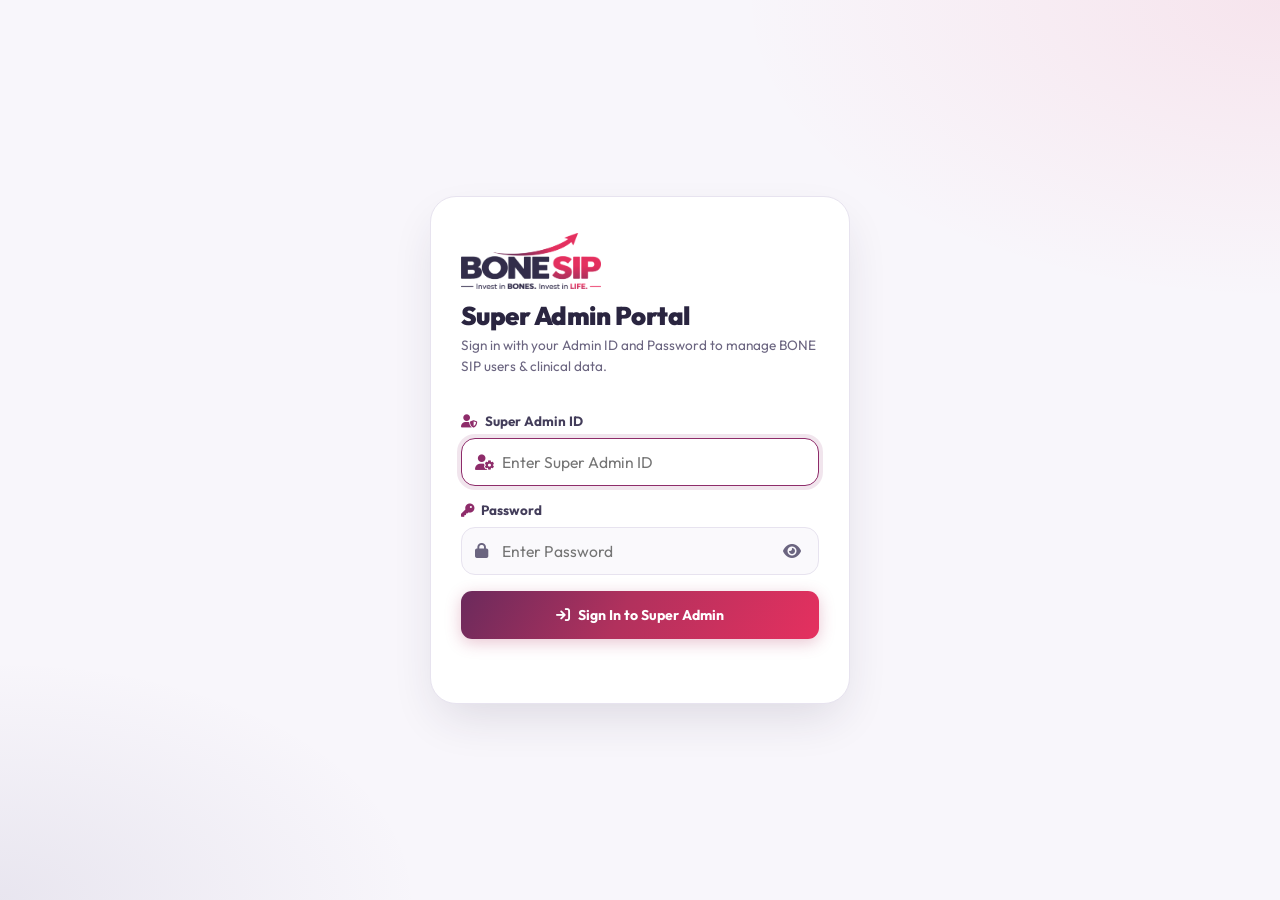
==== admin.html @ 3f061e5b "feat(admin): redesign admin portal to executive sidebar layout with Activity log in brand theme" ====
<!DOCTYPE html>
<html lang="en">
<head>
  <meta charset="UTF-8">
  <meta name="viewport" content="width=device-width, initial-scale=1.0">
  <meta name="robots" content="noindex, nofollow">
  <title>BONE SIP Admin</title>
  <link rel="icon" href="assets/icons3d/bone.webp">
  <link rel="preconnect" href="https://fonts.googleapis.com">
  <link rel="preconnect" href="https://fonts.gstatic.com" crossorigin>
  <link href="https://fonts.googleapis.com/css2?family=Outfit:wght@400;500;600;700;800;900&display=swap" rel="stylesheet">
  <link rel="stylesheet" href="https://cdnjs.cloudflare.com/ajax/libs/font-awesome/6.5.1/css/all.min.css">
  <link rel="stylesheet" href="css/style.css?v=3.2.4">
  <link rel="stylesheet" href="css/admin.css?v=1.0.1">
</head>
<body class="admin">
  <!-- Login: Admin ID + Password / PIN (or optional OTP) -->
  <main class="ad-login" id="adLogin" hidden>
    <div class="ad-login-card">
      <img src="assets/images/bonesip_logo_720.webp" alt="BONE SIP" class="ad-logo" width="720" height="289">
      <h1>Super Admin Portal</h1>
      <p class="ad-muted">Sign in with your Admin ID and Password to manage BONE SIP users & clinical data.</p>

      <!-- Primary ID & Password Login Form -->
      <form id="adLoginForm" autocomplete="on">
        <label for="adId"><i class="fa-solid fa-user-shield" style="color: var(--strengthen); margin-right: 4px;"></i> Super Admin ID</label>
        <div class="ad-input-group">
          <i class="fa-solid fa-user-gear input-icon"></i>
          <input id="adId" type="text" autocomplete="username" placeholder="Enter Super Admin ID" required>
        </div>

        <label for="adPassword"><i class="fa-solid fa-key" style="color: var(--strengthen); margin-right: 4px;"></i> Password</label>
        <div class="ad-input-group">
          <i class="fa-solid fa-lock input-icon"></i>
          <input id="adPassword" type="password" autocomplete="current-password" placeholder="Enter Password" required>
          <button type="button" class="ad-eye-btn" id="togglePassBtn" aria-label="Toggle password visibility">
            <i class="fa-solid fa-eye" id="togglePassIcon"></i>
          </button>
        </div>

        <button type="submit" class="ad-btn primary" id="adLoginSubmitBtn">
          <i class="fa-solid fa-arrow-right-to-bracket"></i> Sign In to Super Admin
        </button>
      </form>

      <p class="ad-error" id="adLoginError" role="alert"></p>
    </div>
  </main>

  <!-- Dashboard -->
  <div class="ad-app" id="adApp" hidden>
    <!-- Left Sidebar -->
    <aside class="ad-sidebar" id="adSidebar">
      <div class="ad-brand-row">
        <span class="ad-logo-text">BONE SIP</span>
        <span class="ad-tag">Admin</span>
      </div>

      <nav class="ad-nav" role="tablist">
        <button class="ad-nav-item" data-tab="overview" role="tab" aria-selected="false">
          <i class="fa-solid fa-chart-pie"></i>
          <span>Overview</span>
        </button>
        <button class="ad-nav-item active" data-tab="activity" role="tab" aria-selected="true">
          <i class="fa-solid fa-clock-rotate-left"></i>
          <span>Activity log</span>
        </button>
        <button class="ad-nav-item" data-tab="users" role="tab" aria-selected="false">
          <i class="fa-solid fa-users"></i>
          <span>Users</span>
        </button>
        <button class="ad-nav-item" data-tab="diets" role="tab" aria-selected="false">
          <i class="fa-solid fa-utensils"></i>
          <span>Diet plans</span>
        </button>
        <button class="ad-nav-item" data-tab="audits" role="tab" aria-selected="false">
          <i class="fa-solid fa-shield-halved"></i>
          <span>Audits</span>
        </button>
        <button class="ad-nav-item" data-tab="reminders" role="tab" aria-selected="false">
          <i class="fa-solid fa-bell"></i>
          <span>Reminders</span>
        </button>
        <button class="ad-nav-item" data-tab="settings" role="tab" aria-selected="false">
          <i class="fa-solid fa-gear"></i>
          <span>Settings</span>
        </button>
      </nav>

      <div class="ad-sidebar-footer">
        <div class="ad-sidebar-user">Signed in as Admin · Team Anronix</div>
        <button class="ad-sidebar-logout" id="adLogoutBtn"><i class="fa-solid fa-right-from-bracket"></i> <span>Log out</span></button>
      </div>
    </aside>

    <!-- Main Content Area -->
    <div class="ad-content-wrap">
      <!-- Mobile Bar -->
      <header class="ad-mobile-bar">
        <button class="ad-mobile-toggle" id="adMobileToggle" aria-label="Toggle navigation menu"><i class="fa-solid fa-bars"></i></button>
        <div class="ad-brand-row-sm">
          <span class="ad-logo-text">BONE SIP</span>
          <span class="ad-tag">Admin</span>
        </div>
      </header>

      <div class="ad-banner" id="adTestBanner" hidden>
        <i class="fa-solid fa-triangle-exclamation"></i>
        <span><b>Test login is on.</b> Anyone who knows a phone number can open that account with the test code. Turn off <code>OTP_TEST_MODE</code> once SMS is set up.</span>
      </div>

      <main class="ad-main">
        <!-- =============================================================
             TAB: Activity Log (Exact Layout from Image 1)
             ============================================================= -->
        <section id="adActivityTab">
          <div class="ad-page-header">
            <div>
              <h1 class="ad-page-title">Activity log</h1>
              <p class="ad-page-subtitle">Every action across Build, Protect, Strengthen and reminders.</p>
            </div>
            <div class="ad-page-actions">
              <span class="ad-sample-badge">Sample data · layout only</span>
              <a class="ad-btn-export" href="/api/admin/users.csv" id="adActivityCsvBtn"><i class="fa-solid fa-file-csv"></i> Export CSV</a>
            </div>
          </div>

          <!-- 5 Stat KPI Cards -->
          <div class="ad-kpi-row">
            <div class="ad-kpi-card">
              <span class="ad-kpi-label">Verified users</span>
              <b class="ad-kpi-value" id="adKpiVerified">1,248</b>
            </div>
            <div class="ad-kpi-card">
              <span class="ad-kpi-label">Diet plans generated</span>
              <b class="ad-kpi-value" id="adKpiDiets">1,102</b>
            </div>
            <div class="ad-kpi-card">
              <span class="ad-kpi-label">Exercises logged</span>
              <b class="ad-kpi-value" id="adKpiExercises">3,960</b>
            </div>
            <div class="ad-kpi-card">
              <span class="ad-kpi-label">Reminders sent</span>
              <b class="ad-kpi-value" id="adKpiReminders">2,415</b>
            </div>
            <div class="ad-kpi-card">
              <span class="ad-kpi-label">Journey completion</span>
              <b class="ad-kpi-value" id="adKpiCompletion">64%</b>
            </div>
          </div>

          <!-- Search & Filter Controls Bar -->
          <div class="ad-filter-bar">
            <div class="ad-search-box">
              <i class="fa-solid fa-magnifying-glass ad-search-icon"></i>
              <input type="search" id="adActivitySearch" placeholder="Mobile number or user ID" aria-label="Search activity">
            </div>
            <div class="ad-select-group">
              <div class="ad-select-wrap">
                <select id="adActivityDate" aria-label="Filter by date">
                  <option value="7d">Last 7 days</option>
                  <option value="today">Today</option>
                  <option value="30d">Last 30 days</option>
                  <option value="all">All time</option>
                </select>
                <i class="fa-solid fa-chevron-down ad-select-arrow"></i>
              </div>
              <div class="ad-select-wrap">
                <select id="adActivityModule" aria-label="Filter by module">
                  <option value="all">All modules</option>
                  <option value="Reminders · WhatsApp">Reminders · WhatsApp</option>
                  <option value="Reminders · Email">Reminders · Email</option>
                  <option value="Build · Bone Plate">Build · Bone Plate</option>
                  <option value="Build · Exercise">Build · Exercise</option>
                  <option value="Protect">Protect</option>
                  <option value="Strengthen">Strengthen</option>
                  <option value="Auth">Auth</option>
                </select>
                <i class="fa-solid fa-chevron-down ad-select-arrow"></i>
              </div>
              <div class="ad-select-wrap">
                <select id="adActivityStatus" aria-label="Filter by status">
                  <option value="all">All statuses</option>
                  <option value="Delivered">Delivered</option>
                  <option value="Success">Success</option>
                  <option value="Logged">Logged</option>
                  <option value="High">High</option>
                  <option value="Queued">Queued</option>
                  <option value="Retry">Retry</option>
                </select>
                <i class="fa-solid fa-chevron-down ad-select-arrow"></i>
              </div>
            </div>
          </div>

          <!-- Activity Table Card -->
          <div class="ad-table-card">
            <div class="ad-table-wrap">
              <table class="ad-activity-table">
                <thead>
                  <tr>
                    <th>Time</th>
                    <th>User</th>
                    <th>Event</th>
                    <th>Module</th>
                    <th>Status</th>
                  </tr>
                </thead>
                <tbody id="adActivityRows"></tbody>
              </table>
              <p class="ad-empty" id="adNoActivity" hidden>No activity matches your filters.</p>
            </div>
            <div class="ad-table-footer">
              <span id="adActivityCount">Showing 1–8 of 12,480 events</span>
              <div class="ad-pagination">
                <button class="ad-page-btn" id="adActivityPrev">Previous</button>
                <button class="ad-page-btn" id="adActivityNext">Next</button>
              </div>
            </div>
          </div>
        </section>

        <!-- =============================================================
             TAB: Overview (Analytics & 14-day Chart)
             ============================================================= -->
        <section id="adOverviewTab" hidden>
          <div class="ad-page-header">
            <div>
              <h1 class="ad-page-title">Overview</h1>
              <p class="ad-page-subtitle">Real-time health engagement & 14-day activity trends.</p>
            </div>
          </div>
          <div class="ad-kpis" id="adKpis"></div>
          <div class="ad-card">
            <div class="ad-card-head">
              <h2>Active users, last 14 days</h2>
              <span class="ad-muted">Users who ticked at least one meal or move</span>
            </div>
            <div class="ad-chart" id="adActiveChart"></div>
          </div>
        </section>

        <!-- =============================================================
             TAB: Users Directory
             ============================================================= -->
        <section id="adUsersTab" hidden>
          <div class="ad-page-header">
            <div>
              <h1 class="ad-page-title">Users</h1>
              <p class="ad-page-subtitle">Manage registered users, clinical profiles, adherence and streaks.</p>
            </div>
            <a class="ad-btn" href="/api/admin/users.csv" id="adCsvBtn"><i class="fa-solid fa-file-csv"></i> Export CSV</a>
          </div>
          <div class="ad-card">
            <div class="ad-filters">
              <input type="search" id="adSearch" placeholder="Search name or number" aria-label="Search users">
              <div class="ad-chips" role="group" aria-label="Filter users">
                <button class="ad-chip active" data-filter="all">All</button>
                <button class="ad-chip" data-filter="today">Active today</button>
                <button class="ad-chip" data-filter="inactive">Inactive 7+ days</button>
                <button class="ad-chip" data-filter="lowdiet">Diet under 50%</button>
              </div>
              <select id="adSort" aria-label="Sort users">
                <option value="recent">Newest first</option>
                <option value="active">Last active</option>
                <option value="diet">Diet follow-through</option>
                <option value="streak">Streak</option>
                <option value="name">Name</option>
              </select>
            </div>
            <div class="ad-table-wrap">
              <table class="ad-table">
                <thead>
                  <tr><th>User</th><th>Joined</th><th>Last active</th><th>Today</th><th>Streak</th><th>Diet · 7 days</th><th>Moves · 7 days</th><th>Diet · 30 days</th></tr>
                </thead>
                <tbody id="adUserRows"></tbody>
              </table>
              <p class="ad-empty" id="adNoUsers" hidden>No users match.</p>
            </div>
          </div>
        </section>

        <!-- =============================================================
             TAB: Diet Plans
             ============================================================= -->
        <section id="adDietsTab" hidden>
          <div class="ad-page-header">
            <div>
              <h1 class="ad-page-title">Diet plans</h1>
              <p class="ad-page-subtitle">AI & clinical nutrition generation logs across 5 Indian regional cuisines.</p>
            </div>
          </div>
          <div class="ad-card">
            <div class="ad-diet-grid" id="adDietPlansContent"></div>
          </div>
        </section>

        <!-- =============================================================
             TAB: Audits
             ============================================================= -->
        <section id="adAuditsTab" hidden>
          <div class="ad-page-header">
            <div>
              <h1 class="ad-page-title">Audits & Access log</h1>
              <p class="ad-page-subtitle">Every admin login, user view, CSV export and clinical audit.</p>
            </div>
          </div>
          <div class="ad-card" id="adAuditTab">
            <div class="ad-table-wrap">
              <table class="ad-table">
                <thead><tr><th>When</th><th>Action</th><th>User</th></tr></thead>
                <tbody id="adAuditRows"></tbody>
              </table>
            </div>
          </div>
        </section>

        <!-- =============================================================
             TAB: Reminders
             ============================================================= -->
        <section id="adRemindersTab" hidden>
          <div class="ad-page-header">
            <div>
              <h1 class="ad-page-title">Reminders</h1>
              <p class="ad-page-subtitle">Automated WhatsApp & Email notifications queue and delivery telemetry.</p>
            </div>
          </div>
          <div class="ad-card">
            <div class="ad-reminders-grid" id="adRemindersContent"></div>
          </div>
        </section>

        <!-- =============================================================
             TAB: Settings
             ============================================================= -->
        <section id="adSettingsTab" hidden>
          <div class="ad-page-header">
            <div>
              <h1 class="ad-page-title">Settings</h1>
              <p class="ad-page-subtitle">Authentication rules, OTP test mode, system configuration and security.</p>
            </div>
          </div>
          <div class="ad-card">
            <div class="ad-settings-box" id="adSettingsContent"></div>
          </div>
        </section>
      </main>
    </div>
  </div>

  <!-- User detail drawer -->
  <div class="ad-drawer-back" id="adDrawer" hidden>
    <aside class="ad-drawer" role="dialog" aria-labelledby="adDrawerTitle">
      <button class="ad-close" id="adDrawerClose" aria-label="Close"><i class="fa-solid fa-xmark"></i></button>
      <div id="adDrawerBody"></div>
    </aside>
  </div>

  <div class="ad-tooltip" id="adTooltip" role="tooltip" hidden></div>

  <script src="js/admin.js?v=1.1.0"></script>
</body>
</html>
---- css/style.css ----
/* ==========================================================================
   BONE SIP — Design System v3 (brand: "Invest in BONES. Invest in LIFE.")
   Palette derived from the logo: Navy #332D4B · Pink #E5305F · Berry #B1315D
   See DESIGN.md for the full token contract.
   ========================================================================== */

:root {
  /* ---- Brand primitives (from logo) ---- */
  --brand-navy: #332D4B;
  --brand-pink: #E5305F;
  --brand-berry: #B1315D;
  --brand-plum: #6B2A5C;
  --grad-brand: linear-gradient(120deg, #6B2A5C 0%, #B1315D 45%, #E5305F 100%);
  --grad-brand-soft: linear-gradient(135deg, #FDECF1 0%, #F3EEFA 100%);

  /* ---- Pillars ---- */
  --build: #D6265A;          /* AA on white (4.9:1) */
  --build-fill: #E5305F;     /* decorative / large text only */
  --build-bg: #FDECF1;
  --protect: #4A3F7A;
  --protect-bg: #EEEBF7;
  --strengthen: #8E2C6A;
  --strengthen-bg: #F7E8F1;

  /* ---- Semantic ---- */
  --success: #1E9E62;
  --warning: #D97706;
  --danger: #DC2626;

  /* ---- Surfaces ---- */
  --bg-primary: #F8F6FB;
  --bg-surface: #FFFFFF;
  --bg-surface-elevated: #EFECF5;
  --bg-card: #FFFFFF;
  --bg-card-hover: #FAF9FC;
  --bg-glass: rgba(248, 246, 251, 0.92);

  --border-subtle: #E7E3EF;
  --border-medium: #D6D0E3;
  --border-strong: #B4AECA;
  --border-focus: #D6265A;

  --text-primary: #2A2540;
  --text-secondary: #433D5A;
  --text-muted: #6B6580;
  --text-inverse: #FFFFFF;

  /* ---- Legacy aliases (kept so older rules resolve; green=Build, blue=Protect, gold=Strengthen) ---- */
  --accent-green: #D6265A;
  --accent-green-dark: #B1315D;
  --accent-green-light: #E5305F;
  --accent-green-bg: #FDECF1;
  --accent-green-border: #F8C8D5;

  --accent-blue: #4A3F7A;
  --accent-blue-dark: #332D4B;
  --accent-blue-light: #6A5DA8;
  --accent-blue-bg: #EEEBF7;
  --accent-blue-border: #D6D0EA;

  --accent-gold: #8E2C6A;
  --accent-gold-dark: #6E1F51;
  --accent-gold-bright: #F3B5CF;
  --accent-gold-bg: #F7E8F1;
  --accent-gold-border: #EBCBDD;

  --accent-pink: #D6265A;
  --accent-pink-light: #E5305F;
  --accent-pink-bg: #FDECF1;
  --accent-pink-border: #F8C8D5;

  --accent-yellow: #8E2C6A;
  --accent-yellow-light: #F3B5CF;
  --accent-yellow-bg: #F7E8F1;
  --accent-yellow-border: #EBCBDD;

  --grad-ink: linear-gradient(135deg, #2A2540 0%, #332D4B 100%);
  --grad-growth: var(--grad-brand);
  --grad-green: var(--grad-brand);
  --grad-vault: linear-gradient(135deg, #4A3F7A 0%, #332D4B 100%);
  --grad-blue: linear-gradient(135deg, #4A3F7A 0%, #332D4B 100%);
  --grad-returns: linear-gradient(135deg, #8E2C6A 0%, #6E1F51 100%);
  --grad-vitality: var(--grad-brand);
  --grad-spark: var(--grad-brand);
  --grad-hero: radial-gradient(circle at 50% 0%, rgba(229, 48, 95, 0.08) 0%, rgba(74, 63, 122, 0.05) 50%, #F8F6FB 90%);

  /* ---- Typography (Unified to Outfit throughout the entire application) ---- */
  --font-heading: 'Outfit', system-ui, -apple-system, sans-serif;
  --font-body: 'Outfit', system-ui, -apple-system, sans-serif;
  --font-mono: 'Outfit', ui-monospace, monospace;

  /* ---- Geometry & elevation ---- */
  --radius-sm: 8px;
  --radius-md: 14px;
  --radius-lg: 20px;
  --radius-xl: 28px;
  --radius-full: 9999px;

  --shadow-sm: 0 1px 3px rgba(42, 37, 64, 0.06);
  --shadow-md: 0 6px 20px -4px rgba(42, 37, 64, 0.10), 0 2px 6px -1px rgba(42, 37, 64, 0.04);
  --shadow-lg: 0 14px 36px -6px rgba(42, 37, 64, 0.14), 0 4px 12px -2px rgba(42, 37, 64, 0.05);
  --shadow-float: 0 20px 48px -8px rgba(42, 37, 64, 0.18);
  --shadow-brand: 0 10px 24px -8px rgba(229, 48, 95, 0.45);

  --transition-fast: 0.15s cubic-bezier(0.4, 0, 0.2, 1);
  --transition-normal: 0.25s cubic-bezier(0.4, 0, 0.2, 1);
  --transition-bounce: 0.4s cubic-bezier(0.34, 1.56, 0.64, 1);

  --header-height: 64px;
  --max-width-app: 680px;
}

/* Base Reset */
*, *::before, *::after {
  box-sizing: border-box;
  margin: 0;
  padding: 0;
  -webkit-tap-highlight-color: transparent;
}

html, body {
  width: 100%;
  min-height: 100%;
  background-color: var(--bg-primary);
  color: var(--text-primary);
  font-family: var(--font-body);
  font-size: 16px;
  line-height: 1.55;
  -webkit-font-smoothing: antialiased;
  -moz-osx-font-smoothing: grayscale;
  overflow-x: hidden;
  touch-action: pan-x pan-y;
  -webkit-text-size-adjust: 100%;
  text-size-adjust: 100%;
}

button, input, select, textarea, optgroup {
  font-family: inherit;
}

/* ==========================================================================
   MODULE 1: FULLSCREEN ANIMATED SPLASH & GUIDED ONBOARDING CAROUSEL
   ========================================================================== */

/* ==========================================================================
   MODULE 1: FULLSCREEN SPLASH SCREEN (MATCHING IMAGE 1)
   ========================================================================== */

.splash-green-fullscreen {
  position: fixed;
  inset: 0;
  z-index: 99999;
  background-color: #B1315D;
  background-image: radial-gradient(circle at 50% 30%, rgba(243, 181, 207, 0.08) 0%, transparent 70%);
  display: flex;
  flex-direction: column;
  align-items: center;
  justify-content: center;
  padding: 24px;
  overflow-y: auto;
  transition: transform 0.6s cubic-bezier(0.85, 0, 0.15, 1), opacity 0.5s ease;
}

.splash-green-fullscreen.dismissed {
  transform: translateY(-100%);
  opacity: 0;
  pointer-events: none;
}

.splash-green-content {
  display: flex;
  flex-direction: column;
  align-items: center;
  text-align: center;
  width: 100%;
  max-width: 420px;
  margin: auto;
  animation: splashContentEntrance 0.7s cubic-bezier(0.16, 1, 0.3, 1) forwards;
}

@keyframes splashContentEntrance {
  0% { opacity: 0; transform: translateY(30px) scale(0.95); }
  100% { opacity: 1; transform: translateY(0) scale(1); }
}

.splash-gold-logo-box {
  width: 150px;
  height: 90px;
  display: flex;
  align-items: center;
  justify-content: center;
  margin-bottom: 24px;
}

.splash-combined-logo-svg {
  width: 100%;
  height: 100%;
  overflow: visible;
  filter: drop-shadow(0 4px 16px rgba(0, 0, 0, 0.25));
}

.splash-main-title {
  font-family: var(--font-heading);
  font-size: 3.2rem;
  font-weight: 800;
  letter-spacing: 0.5px;
  color: #FFFFFF;
  line-height: 1;
  margin: 0;
}

.splash-main-subtitle {
  font-size: 0.82rem;
  font-weight: 800;
  color: #F3B5CF;
  letter-spacing: 2px;
  text-transform: uppercase;
  margin-top: 8px;
}

.splash-tagline-text {
  font-family: var(--font-heading);
  font-size: 1.6rem;
  color: #FFFFFF;
  line-height: 1.35;
  margin: 44px 0 28px 0;
}

.splash-tagline-text em {
  font-style: italic;
}

.splash-tap-begin-btn {
  background: transparent;
  border: 1.5px solid #F3B5CF;
  color: #FFFFFF;
  border-radius: var(--radius-full);
  padding: 14px 44px;
  font-size: 1.05rem;
  font-weight: 700;
  cursor: pointer;
  transition: all 0.25s ease;
  outline: none;
}

.splash-tap-begin-btn:hover {
  background: rgba(243, 181, 207, 0.15);
  transform: translateY(-2px);
  box-shadow: 0 6px 20px rgba(0, 0, 0, 0.2);
}

.splash-event-footer {
  font-size: 0.82rem;
  font-weight: 500;
  color: #F08AA6;
  margin-top: 36px;
}

/* Responsive Desktop Splash Layout */
@media (min-width: 768px) {
  .splash-green-fullscreen {
    background: radial-gradient(circle at center, #0F5344 0%, #B1315D 60%, #062E25 100%);
  }

  .splash-green-content {
    max-width: 640px;
    padding: 56px 40px;
  }

  .splash-gold-logo-box {
    width: 170px;
    height: 100px;
    margin-bottom: 32px;
  }

  .splash-main-title {
    font-size: 4.4rem;
  }

  .splash-main-subtitle {
    font-size: 1.05rem;
    letter-spacing: 4px;
    margin-top: 12px;
  }

  .splash-tagline-text {
    font-size: 2.2rem;
    line-height: 1.4;
    margin: 36px 0 38px 0;
  }

  .splash-tap-begin-btn {
    padding: 16px 56px;
    font-size: 1.18rem;
    min-width: 240px;
  }
}

/* ==========================================================================
   MODULE 1B: 3-SCREEN ONBOARDING TOUR (MATCHING IMAGES 2, 3, 4)
   ========================================================================== */

.onboarding-tour-overlay {
  position: fixed;
  inset: 0;
  z-index: 99998;
  background-color: #F8F6FB;
  display: flex;
  flex-direction: column;
  align-items: center;
  justify-content: center;
  padding: 16px;
  overflow-y: auto;
  transition: transform 0.6s cubic-bezier(0.85, 0, 0.15, 1), opacity 0.5s ease;
}

.onboarding-tour-overlay.dismissed {
  transform: translateY(-100%);
  opacity: 0;
  pointer-events: none;
}

.onboarding-tour-container {
  width: 100%;
  max-width: 440px;
  min-height: 90vh;
  display: flex;
  flex-direction: column;
  justify-content: space-between;
  padding: 16px 8px 24px 8px;
  box-sizing: border-box;
}

.onboarding-top-bar {
  display: flex;
  justify-content: space-between;
  align-items: center;
  margin-bottom: 12px;
}

.onboarding-top-brand {
  font-size: 0.88rem;
  font-weight: 800;
  letter-spacing: 1px;
  color: var(--accent-green);
}

.onboarding-skip-btn {
  background: transparent;
  border: none;
  font-size: 0.95rem;
  font-weight: 700;
  color: var(--accent-green);
  cursor: pointer;
  padding: 4px 8px;
}

.onboarding-carousel-stage {
  flex: 1;
  display: flex;
  flex-direction: column;
  justify-content: center;
  margin: 10px 0;
}

.onboard-slide-card {
  display: none;
  animation: fadeIn 0.35s ease forwards;
  text-align: left;
}

.onboard-slide-card.active {
  display: block;
}

.onboard-card-art {
  width: 100%;
  height: 270px;
  border-radius: 28px;
  display: flex;
  align-items: center;
  justify-content: center;
  margin-bottom: 24px;
  box-shadow: 0 4px 16px rgba(0, 0, 0, 0.03);
}

.onboard-card-art.green {
  background: #FDECF1;
}

.onboard-card-art.blue {
  background: #EEEBF7;
}

.onboard-card-art.gold {
  background: #F7E8F1;
}

.onboard-bone-svg,
.onboard-combined-svg {
  width: 140px;
  height: 82px;
  filter: drop-shadow(0 4px 14px rgba(0, 0, 0, 0.08));
}

.onboard-eyebrow {
  font-size: 0.78rem;
  font-weight: 800;
  letter-spacing: 1.4px;
  text-transform: uppercase;
  color: var(--text-secondary);
  margin-bottom: 8px;
}

.onboard-heading {
  font-family: var(--font-heading);
  font-size: 1.95rem;
  font-weight: 800;
  color: var(--text-primary);
  line-height: 1.2;
  margin: 0 0 12px 0;
}

.onboard-desc {
  font-size: 0.96rem;
  color: var(--text-secondary);
  line-height: 1.55;
  margin: 0;
}

.onboarding-bottom-bar {
  display: flex;
  justify-content: space-between;
  align-items: center;
  padding-top: 16px;
}

.onboarding-dots-indicator {
  display: flex;
  gap: 6px;
  align-items: center;
}

.onboard-dot {
  width: 8px;
  height: 8px;
  border-radius: 4px;
  background: #D6D0E3;
  transition: all 0.3s cubic-bezier(0.16, 1, 0.3, 1);
  cursor: pointer;
}

.onboard-dot.active {
  width: 28px;
  border-radius: 6px;
}

.onboard-dot.active.green {
  background: #D6265A;
}

.onboard-dot.active.blue {
  background: #4A3F7A;
}

.onboard-dot.active.gold {
  background: #8E2C6A;
}

.onboarding-action-btn {
  background: #D6265A;
  color: #FFFFFF;
  border: none;
  border-radius: var(--radius-full);
  padding: 12px 34px;
  font-size: 1rem;
  font-weight: 800;
  cursor: pointer;
  transition: all 0.2s ease;
}

.onboarding-action-btn:hover {
  background: #B1315D;
  transform: translateY(-1px);
  box-shadow: 0 6px 16px rgba(214, 38, 90, 0.25);
}

/* Responsive Desktop Onboarding Tour Layout */
@media (min-width: 768px) {
  .onboarding-tour-overlay {
    padding: 32px 24px;
  }

  .onboarding-tour-container {
    max-width: 760px;
    min-height: auto;
    background: #FFFFFF;
    border: 1.5px solid #E7E3EF;
    border-radius: 32px;
    box-shadow: 0 24px 64px rgba(42, 37, 64, 0.08);
    padding: 36px 44px 32px 44px;
    margin: auto;
  }

  .onboard-card-art {
    height: 300px;
    border-radius: 24px;
    margin-bottom: 28px;
  }

  .onboard-heading {
    font-size: 2.35rem;
    line-height: 1.18;
    margin: 0 0 14px 0;
  }

  .onboard-desc {
    font-size: 1.1rem;
    line-height: 1.6;
    max-width: 620px;
  }

  .onboarding-bottom-bar {
    padding-top: 24px;
  }

  .onboarding-action-btn {
    padding: 14px 44px;
    font-size: 1.05rem;
  }
}

/* Carousel Indicators & Controls */
.carousel-controls-row {
  display: flex;
  align-items: center;
  justify-content: space-between;
  width: 100%;
  margin-top: 14px;
}

.carousel-dots {
  display: flex;
  gap: 6px;
  align-items: center;
}

.carousel-dot {
  width: 8px;
  height: 8px;
  border-radius: 50%;
  background: var(--border-medium);
  cursor: pointer;
  transition: all var(--transition-fast);
}

.carousel-dot.active {
  width: 22px;
  border-radius: var(--radius-full);
  background: var(--accent-green);
}

/* ==========================================================================
   PORTAL GATING & LOCKED ASSESSMENT MODE (Login required to unlock full portal)
   ========================================================================== */
body.portal-locked .desktop-nav-links,
body.portal-locked .journey-stepper-wrap,
body.portal-locked .mobile-bottom-nav {
  display: none !important;
}

body.portal-locked .app-header {
  border-bottom: 1px solid var(--border-subtle);
}

body.portal-locked main.app-container {
  padding-bottom: 40px;
}

/* ==========================================================================
   APP HEADER & NAVIGATION
   ========================================================================== */

.app-header {
  position: sticky;
  top: 0;
  z-index: 100;
  height: var(--header-height);
  background: var(--bg-glass);
  backdrop-filter: blur(16px);
  -webkit-backdrop-filter: blur(16px);
  border-bottom: 1px solid var(--border-subtle);
}

.app-container {
  width: 100%;
  max-width: var(--max-width-app);
  margin: 0 auto;
  padding: 0 20px;
}

.header-inner {
  height: 100%;
  display: flex;
  align-items: center;
  justify-content: space-between;
  gap: 16px;
}

.brand-logo {
  display: flex;
  align-items: center;
  gap: 10px;
  cursor: pointer;
  text-decoration: none;
  flex-shrink: 0;
  min-width: 0;
}

.brand-icon-box {
  width: 40px;
  height: 40px;
  border-radius: 12px;
  background: var(--accent-green);
  color: #FFFFFF;
  display: flex;
  align-items: center;
  justify-content: center;
  font-size: 18px;
  box-shadow: var(--shadow-sm);
  flex-shrink: 0;
}

.brand-titles {
  display: flex;
  flex-direction: column;
  justify-content: center;
  min-width: 0;
  overflow: hidden;
}

.brand-name {
  font-family: var(--font-heading);
  font-size: 1.35rem;
  font-weight: 700;
  letter-spacing: -0.4px;
  color: var(--text-primary);
  line-height: 1.1;
  white-space: nowrap;
}

.brand-sub {
  font-size: 0.72rem;
  color: var(--text-secondary);
  font-weight: 600;
  white-space: nowrap;
  overflow: hidden;
  text-overflow: ellipsis;
  max-width: 200px;
  line-height: 1.2;
}

.desktop-nav-links {
  display: none;
  align-items: center;
  gap: 6px;
  flex-wrap: nowrap;
  overflow-x: auto;
  scrollbar-width: none;
  -webkit-overflow-scrolling: touch;
}

.desktop-nav-links::-webkit-scrollbar {
  display: none;
}

@media (min-width: 900px) {
  .desktop-nav-links {
    display: flex;
  }
}

.desktop-nav-btn {
  background: transparent;
  border: none;
  color: var(--text-secondary);
  padding: 0 14px;
  font-size: 0.84rem;
  font-weight: 700;
  font-family: var(--font-body);
  border-radius: var(--radius-full);
  cursor: pointer;
  transition: all var(--transition-fast);
  display: inline-flex;
  align-items: center;
  justify-content: center;
  gap: 6px;
  white-space: nowrap !important;
  min-width: max-content;
  flex-shrink: 0;
  height: 36px;
  line-height: 1;
  box-sizing: border-box;
}

.desktop-nav-btn:hover {
  color: var(--text-primary);
  background: var(--bg-surface-elevated);
}

.desktop-nav-btn.active {
  color: #FFFFFF;
  background: var(--accent-green);
  box-shadow: 0 2px 8px rgba(214, 38, 90, 0.25);
}

@media (min-width: 900px) and (max-width: 1240px) {
  .desktop-nav-btn {
    padding: 0 10px;
    font-size: 0.78rem;
    gap: 4px;
    height: 32px;
  }
  .brand-titles {
    display: none;
  }
}

.header-actions {
  display: flex;
  align-items: center;
  gap: 8px;
  flex-shrink: 0;
}

.icon-btn {
  width: 36px;
  height: 36px;
  border-radius: 50%;
  border: 1px solid var(--border-subtle);
  background: #FFFFFF;
  color: var(--text-secondary);
  display: flex;
  align-items: center;
  justify-content: center;
  cursor: pointer;
  transition: all var(--transition-fast);
  flex-shrink: 0;
}

.user-profile-pill {
  display: inline-flex;
  align-items: center;
  gap: 6px;
  padding: 6px 12px;
  border-radius: var(--radius-full);
  background: var(--bg-surface-elevated);
  border: 1px solid var(--border-subtle);
  font-size: 0.8rem;
  font-weight: 800;
  color: var(--accent-blue);
  white-space: nowrap;
  max-width: 150px;
  overflow: hidden;
  text-overflow: ellipsis;
  line-height: 1;
}

.icon-btn:hover {
  background: var(--bg-surface-elevated);
  color: var(--text-primary);
  border-color: var(--border-medium);
}

/* ==========================================================================
   MODULE 4: SEQUENTIAL TAB SHELL (JOURNEY STEPPER & GATED PROGRESS)
   ========================================================================== */

.journey-stepper-wrap {
  background: #FFFFFF;
  border-bottom: 1px solid var(--border-subtle);
  padding: 10px 0;
  overflow-x: auto;
  -webkit-overflow-scrolling: touch;
  scrollbar-width: none;
}

.journey-stepper-wrap::-webkit-scrollbar {
  display: none;
}

.journey-stepper-inner {
  display: flex;
  align-items: center;
  gap: 8px;
  width: max-content;
  padding: 0 4px;
}

.milestone-node {
  display: inline-flex;
  align-items: center;
  gap: 8px;
  padding: 0 14px;
  height: 34px;
  box-sizing: border-box;
  border-radius: var(--radius-full);
  background: var(--bg-surface-elevated);
  border: 1px solid var(--border-subtle);
  font-size: 0.8rem;
  font-weight: 700;
  color: var(--text-secondary);
  cursor: pointer;
  white-space: nowrap;
  flex-shrink: 0;
  transition: all var(--transition-fast);
  line-height: 1;
}

.milestone-node.completed {
  background: var(--accent-green-bg);
  color: var(--accent-green);
  border-color: var(--accent-green-border);
}

.milestone-node.active {
  background: var(--accent-green);
  color: #FFFFFF;
  border-color: var(--accent-green);
  box-shadow: 0 2px 8px rgba(214, 38, 90, 0.25);
}

.milestone-node i {
  font-size: 0.85rem;
}

/* ==========================================================================
   THEME STATEMENT HERO BANNER (Warm, Assured, Investment-Grade Wellness)
   ========================================================================== */

.hero-header-grid {
  display: grid;
  grid-template-columns: 1fr;
  gap: 24px;
  align-items: center;
  margin-bottom: 28px;
  text-align: left;
}

@media (min-width: 900px) {
  .hero-header-grid {
    grid-template-columns: 1.2fr 0.8fr;
  }
}

.theme-statement-card {
  background: #D6265A;
  color: #FFFFFF;
  border-radius: var(--radius-lg);
  padding: 24px 28px;
  display: flex;
  flex-direction: column;
  gap: 10px;
  box-shadow: var(--shadow-md);
  text-align: left;
  border: 1px solid rgba(214, 38, 90, 0.4);
}

.theme-statement-eyebrow {
  font-size: 0.76rem;
  font-weight: 800;
  letter-spacing: 0.14em;
  color: #F3B5CF;
  text-transform: uppercase;
}

.theme-statement-title {
  font-family: var(--font-heading);
  font-size: clamp(1.35rem, 3vw, 1.85rem);
  line-height: 1.2;
  font-weight: 600;
  color: #FFFFFF;
}

.theme-statement-desc {
  font-size: 0.9rem;
  line-height: 1.5;
  color: #F8D5DF;
}

/* ==========================================================================
   BUTTONS & BADGES
   ========================================================================== */

.btn {
  display: inline-flex;
  align-items: center;
  justify-content: center;
  gap: 8px;
  font-family: var(--font-body);
  font-weight: 700;
  border-radius: var(--radius-full);
  cursor: pointer;
  transition: all var(--transition-normal);
  text-decoration: none;
  padding: 10px 22px;
  font-size: 0.92rem;
  border: none;
}

.btn-primary {
  background: var(--accent-green);
  color: #FFFFFF;
  border: 1px solid var(--accent-green-dark);
}

.btn-primary:hover {
  background: var(--accent-green-dark);
  box-shadow: 0 6px 20px rgba(214, 38, 90, 0.3);
  transform: translateY(-1px);
}

.btn-blue {
  background: var(--accent-blue);
  color: #FFFFFF;
  border: 1px solid var(--accent-blue-border);
}

.btn-blue:hover {
  background: var(--accent-blue-dark);
  box-shadow: 0 6px 20px rgba(74, 63, 122, 0.3);
  transform: translateY(-1px);
}

.btn-vitality, .btn-pink, .btn-gold {
  background: var(--accent-gold);
  color: #FFFFFF;
  border: 1px solid var(--accent-gold-border);
}

.btn-vitality:hover, .btn-pink:hover, .btn-gold:hover {
  background: var(--accent-gold-dark);
  box-shadow: 0 6px 20px rgba(142, 44, 106, 0.3);
  transform: translateY(-1px);
}

.btn-outline {
  background: #FFFFFF;
  color: var(--text-primary);
  border: 1px solid var(--border-subtle);
}

.btn-outline:hover {
  background: var(--bg-surface-elevated);
  border-color: var(--text-primary);
}

.btn-secondary {
  background: var(--bg-surface-elevated);
  color: var(--text-primary);
  border: 1px solid var(--border-subtle);
}

.btn-secondary:hover {
  background: var(--border-subtle);
}

.btn-sm {
  padding: 6px 14px;
  font-size: 0.8rem;
}

.btn-lg {
  padding: 14px 28px;
  font-size: 1.05rem;
}

.badge {
  display: inline-flex;
  align-items: center;
  gap: 6px;
  padding: 4px 10px;
  border-radius: var(--radius-full);
  font-size: 0.72rem;
  font-weight: 800;
  text-transform: uppercase;
  letter-spacing: 0.4px;
}

.badge-blue {
  background: var(--accent-blue-bg);
  color: var(--accent-blue);
  border: 1px solid var(--accent-blue-border);
}

.badge-pink, .badge-green, .badge-primary {
  background: var(--accent-green-bg);
  color: var(--accent-green);
  border: 1px solid var(--accent-green-border);
}

.badge-yellow, .badge-gold {
  background: var(--accent-gold-bg);
  color: var(--accent-gold);
  border: 1px solid var(--accent-gold-border);
}

/* ==========================================================================
   CARDS & CONTAINERS
   ========================================================================== */

.glass-card {
  background: var(--bg-card);
  border: 1px solid var(--border-subtle);
  border-radius: var(--radius-lg);
  padding: 24px;
  box-shadow: var(--shadow-md);
  transition: all var(--transition-normal);
  position: relative;
}

.glass-card:hover {
  box-shadow: var(--shadow-lg);
  border-color: var(--border-medium);
}

.glass-card.highlight-blue {
  border-color: var(--accent-blue-border);
  background: linear-gradient(180deg, #FFFFFF 0%, #EEEBF7 100%);
}

.glass-card.highlight-pink, .glass-card.highlight-green {
  border-color: var(--accent-green-border);
  background: linear-gradient(180deg, #FFFFFF 0%, #FDF0F4 100%);
}

.view-section {
  display: none;
  animation: fadeIn 0.3s ease forwards;
  padding: 24px 0 48px 0;
}

.view-section.active {
  display: block;
}

@keyframes fadeIn {
  from { opacity: 0; transform: translateY(8px); }
  to { opacity: 1; transform: translateY(0); }
}

/* ==========================================================================
   MODULE 2 & 3: GOAL SELECTION & NARRATIVE
   ========================================================================== */

.flash-hero {
  text-align: center;
  padding: 16px 0 24px 0;
}

.flash-title {
  font-family: var(--font-heading);
  font-size: clamp(2.4rem, 6vw, 3.8rem);
  font-weight: 700;
  line-height: 1.1;
  margin-bottom: 16px;
  letter-spacing: -0.8px;
  color: var(--text-primary);
}

.flash-title .text-gradient-blue { color: var(--accent-green); }
.flash-title .text-gradient-pink { color: var(--accent-gold); }

.flash-subtitle {
  font-size: clamp(1rem, 2.2vw, 1.18rem);
  color: var(--text-secondary);
  max-width: 720px;
  margin: 0 auto 28px auto;
  line-height: 1.6;
}

/* Multi-select Life Assets Grid */
.asset-box-grid {
  display: grid;
  grid-template-columns: repeat(2, 1fr);
  gap: 10px;
  margin: 18px 0 24px 0;
}

@media (min-width: 768px) {
  .asset-box-grid {
    grid-template-columns: repeat(3, 1fr);
    gap: 14px;
  }
}

.asset-box {
  background: #FFFFFF;
  border: 1.5px solid var(--border-subtle);
  border-radius: var(--radius-md);
  padding: 14px 12px;
  display: flex;
  flex-direction: column;
  align-items: flex-start;
  gap: 10px;
  cursor: pointer;
  transition: all var(--transition-normal);
  text-align: left;
  min-width: 0;
  width: 100%;
  box-sizing: border-box;
}

@media (min-width: 640px) {
  .asset-box {
    flex-direction: row;
    align-items: flex-start;
    padding: 16px;
    gap: 12px;
  }
}

.asset-box:hover {
  border-color: var(--accent-green);
  background: var(--bg-card-hover);
  transform: translateY(-2px);
}

.asset-box.selected {
  border-color: var(--accent-green);
  background: var(--accent-green-bg);
  box-shadow: 0 4px 14px rgba(214, 38, 90, 0.15);
}

.asset-icon-circle {
  width: 36px;
  height: 36px;
  border-radius: 10px;
  background: var(--bg-surface-elevated);
  display: flex;
  align-items: center;
  justify-content: center;
  font-size: 1.05rem;
  color: var(--text-secondary);
  flex-shrink: 0;
}

.asset-box.selected .asset-icon-circle {
  background: var(--accent-green);
  color: #FFFFFF;
}

.asset-text {
  min-width: 0;
  width: 100%;
  overflow: hidden;
}

.asset-text h5 {
  font-family: var(--font-heading);
  font-size: 0.95rem;
  font-weight: 700;
  color: var(--text-primary);
  margin-bottom: 3px;
  line-height: 1.25;
  word-break: break-word;
  overflow-wrap: break-word;
}

@media (min-width: 640px) {
  .asset-text h5 {
    font-size: 1.02rem;
  }
}

.asset-text p {
  font-size: 0.76rem;
  color: var(--text-secondary);
  line-height: 1.35;
  word-break: break-word;
  overflow-wrap: break-word;
}

/* Financial SIP vs Bone SIP Comparison Table */
.comparison-table-wrap {
  width: 100%;
  overflow-x: auto;
  border-radius: var(--radius-md);
  border: 1px solid var(--border-subtle);
  margin: 20px 0;
}

.comparison-table {
  width: 100%;
  border-collapse: collapse;
  text-align: left;
  font-size: 0.88rem;
}

.comparison-table th {
  background: var(--bg-surface-elevated);
  padding: 12px 16px;
  font-family: var(--font-heading);
  font-weight: 700;
  color: var(--text-primary);
  border-bottom: 1px solid var(--border-medium);
}

.comparison-table td {
  padding: 14px 16px;
  border-bottom: 1px solid var(--border-subtle);
  vertical-align: top;
}

.comparison-table tr:last-child td {
  border-bottom: none;
}

/* 3 Pillars Grid */
.pillars-grid {
  display: grid;
  grid-template-columns: 1fr;
  gap: 18px;
  margin-bottom: 36px;
}

@media (min-width: 768px) {
  .pillars-grid {
    grid-template-columns: repeat(3, 1fr);
  }
}

.pillar-card {
  display: flex;
  flex-direction: column;
  gap: 6px;
  border-radius: var(--radius-lg);
  padding: 24px;
  background: #FFFFFF;
  border: 1px solid var(--border-subtle);
  box-shadow: var(--shadow-sm);
  transition: all var(--transition-normal);
  text-align: left;
}

.pillar-card:hover {
  transform: translateY(-2px);
  box-shadow: var(--shadow-md);
}

.pillar-card.build {
  border-left: 5px solid var(--accent-blue);
}

.pillar-card.protect {
  border-left: 5px solid var(--accent-green);
}

.pillar-card.strengthen {
  border-left: 5px solid var(--accent-gold);
}

.pillar-card .pillar-tag {
  font-family: var(--font-body);
  font-size: 0.8rem;
  font-weight: 800;
  letter-spacing: 0.08em;
  text-transform: uppercase;
  margin-bottom: 2px;
}

.pillar-card.build .pillar-tag { color: var(--accent-blue); }
.pillar-card.protect .pillar-tag { color: var(--accent-green); }
.pillar-card.strengthen .pillar-tag { color: var(--accent-gold); }

.pillar-card .pillar-title {
  font-family: var(--font-heading);
  font-size: 1.25rem;
  font-weight: 800;
  color: var(--text-primary);
  line-height: 1.25;
  margin-bottom: 6px;
}

.pillar-card .pillar-text {
  font-size: 0.88rem;
  color: var(--text-secondary);
  line-height: 1.5;
}

/* Mini Pillar Cards for Onboarding Carousel */
.pillar-card-mini {
  background: #FFFFFF;
  border: 1px solid var(--border-subtle);
  border-radius: var(--radius-md);
  padding: 10px 14px;
  display: flex;
  flex-direction: column;
  gap: 2px;
  text-align: left;
}

.pillar-card-mini.build {
  border-left: 4px solid var(--accent-blue);
}

.pillar-card-mini.protect {
  border-left: 4px solid var(--accent-green);
}

.pillar-card-mini.strengthen {
  border-left: 4px solid var(--accent-gold);
}

.pillar-card-mini .pillar-tag {
  font-size: 0.72rem;
  font-weight: 800;
  letter-spacing: 0.08em;
  text-transform: uppercase;
}

.pillar-card-mini .pillar-title {
  font-family: var(--font-heading);
  font-size: 0.95rem;
  font-weight: 800;
  color: var(--text-primary);
  margin-bottom: 2px;
}

.pillar-card-mini .pillar-text {
  font-size: 0.78rem;
  color: var(--text-secondary);
  line-height: 1.4;
}

/* ==========================================================================
   MODULE 5: BUILD: ANIMATED EDUCATION SCREENS (PUNCH-LINE MESSAGING)
   ========================================================================== */

.punchline-grid {
  display: grid;
  grid-template-columns: 1fr;
  gap: 16px;
  margin: 20px 0 32px 0;
}

@media (min-width: 768px) {
  .punchline-grid {
    grid-template-columns: repeat(2, 1fr);
  }
}

.punchline-card {
  background: #FFFFFF;
  border: 1px solid var(--border-subtle);
  border-radius: var(--radius-lg);
  padding: 22px;
  box-shadow: var(--shadow-sm);
  transition: all var(--transition-normal);
  display: flex;
  flex-direction: column;
  gap: 10px;
}

.punchline-card:hover {
  border-color: var(--accent-green);
  transform: translateY(-2px);
  box-shadow: var(--shadow-md);
}

.punchline-header {
  display: flex;
  align-items: center;
  justify-content: space-between;
}

.punchline-number {
  font-family: var(--font-mono);
  font-size: 1.1rem;
  font-weight: 800;
  color: var(--text-muted);
}

.punchline-card h4 {
  font-family: var(--font-heading);
  font-size: 1.15rem;
  font-weight: 700;
  color: var(--text-primary);
}

.punchline-card .punch-highlight {
  font-size: 0.95rem;
  font-weight: 700;
  color: var(--accent-green);
  background: var(--accent-green-bg);
  padding: 8px 12px;
  border-radius: var(--radius-sm);
  border-left: 3px solid var(--accent-green);
}

.punchline-card.pink .punch-highlight {
  color: var(--accent-blue);
  background: var(--accent-blue-bg);
  border-left-color: var(--accent-blue);
}

.punchline-card p.detail {
  font-size: 0.84rem;
  color: var(--text-secondary);
  line-height: 1.45;
}

/* ==========================================================================
   MODULE 6: BUILD: NUTRITION & VITAMIN INFO (STATIC INFORMATIVE)
   ========================================================================== */

.rule321-banner {
  background: #FFFFFF;
  color: var(--text-primary);
  border: 1px solid var(--border-subtle);
  border-radius: var(--radius-lg);
  padding: 24px;
  margin-bottom: 24px;
  box-shadow: var(--shadow-md);
}

.rule321-grid {
  display: grid;
  grid-template-columns: 1fr;
  gap: 14px;
  margin-top: 16px;
}

@media (min-width: 768px) {
  .rule321-grid {
    grid-template-columns: repeat(3, 1fr);
  }
}

.rule-pill-box {
  background: var(--bg-surface-elevated);
  border: 1px solid var(--border-subtle);
  border-radius: var(--radius-md);
  padding: 16px;
  display: flex;
  align-items: center;
  gap: 14px;
  transition: all var(--transition-fast);
}

.rule-pill-box:hover {
  border-color: var(--border-medium);
  background: #FFFFFF;
  box-shadow: var(--shadow-sm);
}

.rule-number {
  font-family: var(--font-heading);
  font-size: 2.2rem;
  font-weight: 700;
  line-height: 1;
}

/* Calcium Bioavailability Table */
.bio-table-wrap {
  overflow-x: auto;
  border: 1px solid var(--border-subtle);
  border-radius: var(--radius-md);
  margin: 16px 0;
}

.bio-table {
  width: 100%;
  border-collapse: collapse;
  font-size: 0.85rem;
}

.bio-table th {
  background: var(--bg-surface-elevated);
  padding: 10px 14px;
  text-align: left;
  font-weight: 700;
  font-family: var(--font-heading);
  border-bottom: 1px solid var(--border-medium);
}

.bio-table td {
  padding: 10px 14px;
  border-bottom: 1px solid var(--border-subtle);
}

/* ==========================================================================
   MODULE 7 & 9: AI DIET QUESTIONNAIRE & 7-DAY CALENDAR (SWAPPABLE MEALS)
   ========================================================================== */

.calendar-day-selector {
  display: flex;
  gap: 8px;
  overflow-x: auto;
  padding-bottom: 10px;
  margin: 18px 0;
  scrollbar-width: none;
}

.day-tab-btn {
  padding: 10px 18px;
  border-radius: var(--radius-full);
  background: #FFFFFF;
  border: 1px solid var(--border-subtle);
  font-family: var(--font-body);
  font-size: 0.88rem;
  font-weight: 700;
  color: var(--text-secondary);
  cursor: pointer;
  white-space: nowrap;
  transition: all var(--transition-fast);
}

.day-tab-btn:hover {
  border-color: var(--accent-green);
  background: var(--bg-surface-elevated);
}

.day-tab-btn.active {
  background: var(--accent-green);
  color: #FFFFFF;
  border-color: var(--accent-green);
  box-shadow: var(--shadow-sm);
}

/* Live Nutrient Budget Gauges */
.nutrient-budget-bar-wrap {
  display: grid;
  grid-template-columns: 1fr;
  gap: 14px;
  margin: 18px 0;
}

@media (min-width: 600px) {
  .nutrient-budget-bar-wrap {
    grid-template-columns: repeat(2, 1fr);
  }
}

.nutrient-gauge-card {
  background: #FFFFFF;
  border: 1px solid var(--border-subtle);
  border-radius: var(--radius-md);
  padding: 16px;
  box-shadow: var(--shadow-sm);
}

.gauge-header {
  display: flex;
  align-items: center;
  justify-content: space-between;
  margin-bottom: 8px;
}

.gauge-header h5 {
  font-family: var(--font-heading);
  font-size: 0.98rem;
  font-weight: 700;
}

.gauge-progress-track {
  width: 100%;
  height: 8px;
  background: var(--bg-surface-elevated);
  border-radius: var(--radius-full);
  overflow: hidden;
  margin: 6px 0;
}

.gauge-progress-fill {
  height: 100%;
  border-radius: var(--radius-full);
  transition: width 0.4s ease;
}

.gauge-progress-fill.green { background: linear-gradient(90deg, #D6265A, #E5305F); }
.gauge-progress-fill.gold { background: linear-gradient(90deg, #8E2C6A, #F3B5CF); }
.gauge-progress-fill.sun { background: linear-gradient(90deg, #D97706, #F59E0B); }
.gauge-progress-fill.blue { background: linear-gradient(90deg, #4A3F7A, #6A5DA8); }
.gauge-progress-fill.purple { background: linear-gradient(90deg, #6D28D9, #8B5CF6); }
.gauge-progress-fill.teal { background: linear-gradient(90deg, #059669, #10B981); }

/* Swappable Meal Slots Grid */
.meal-slots-grid {
  display: grid;
  grid-template-columns: 1fr;
  gap: 14px;
  margin: 16px 0;
}

@media (min-width: 768px) {
  .meal-slots-grid {
    grid-template-columns: repeat(2, 1fr);
  }
}

.meal-slot-card {
  background: #FFFFFF;
  border: 1px solid var(--border-subtle);
  border-radius: var(--radius-lg);
  padding: 20px;
  box-shadow: var(--shadow-sm);
  display: flex;
  flex-direction: column;
  gap: 12px;
  transition: all var(--transition-normal);
}

.meal-slot-card:hover {
  border-color: var(--border-medium);
  box-shadow: var(--shadow-md);
}

.meal-slot-header {
  display: flex;
  align-items: center;
  justify-content: space-between;
}

.meal-slot-header h4 {
  font-family: var(--font-heading);
  font-size: 1.15rem;
  font-weight: 700;
}

.meal-swap-btn {
  background: var(--bg-surface-elevated);
  border: 1px solid var(--border-subtle);
  color: var(--accent-green);
  font-size: 0.78rem;
  font-weight: 800;
  padding: 4px 10px;
  border-radius: var(--radius-full);
  cursor: pointer;
  transition: all var(--transition-fast);
  display: inline-flex;
  align-items: center;
  gap: 4px;
}

.meal-swap-btn:hover {
  background: var(--accent-green-bg);
  border-color: var(--accent-green-border);
}

/* ==========================================================================
   MODULE 10: DAILY SIP HABIT MATRIX CARDS (DONE / NOT DONE)
   ========================================================================== */

.sip-routine-grid {
  display: flex;
  flex-direction: column;
  gap: 14px;
  margin: 20px 0 32px 0;
}

.routine-card {
  background: #FFFFFF;
  border: 1px solid var(--border-subtle);
  border-radius: var(--radius-lg);
  overflow: hidden;
  box-shadow: var(--shadow-sm);
  transition: all var(--transition-normal);
}

.routine-card-header {
  padding: 16px 20px;
  display: flex;
  align-items: center;
  justify-content: space-between;
  background: #FFFFFF;
  border-bottom: 1px solid var(--border-subtle);
}

.routine-header-left {
  display: flex;
  align-items: center;
  gap: 12px;
}

.routine-icon-box {
  width: 42px;
  height: 42px;
  border-radius: 12px;
  display: flex;
  align-items: center;
  justify-content: center;
  font-size: 1.15rem;
}

.routine-icon-box.blue {
  background: var(--accent-blue-bg);
  color: var(--accent-blue);
}

.routine-icon-box.pink, .routine-icon-box.green {
  background: var(--accent-green-bg);
  color: var(--accent-green);
}

.routine-items-list {
  padding: 16px 20px;
  display: flex;
  flex-direction: column;
  gap: 10px;
  background: var(--bg-card);
}

.habit-item-row {
  display: flex;
  align-items: center;
  justify-content: space-between;
  padding: 10px 14px;
  background: var(--bg-surface-elevated);
  border-radius: var(--radius-md);
  border: 1px solid var(--border-subtle);
  transition: all var(--transition-fast);
}

.habit-item-row.completed {
  background: var(--accent-green-bg);
  border-color: var(--accent-green-border);
}

.habit-checkbox {
  width: 24px;
  height: 24px;
  border-radius: 6px;
  border: 2px solid var(--border-strong);
  background: #FFFFFF;
  cursor: pointer;
  display: flex;
  align-items: center;
  justify-content: center;
  transition: all var(--transition-fast);
  color: transparent;
  flex-shrink: 0;
}

.habit-item-row.completed .habit-checkbox {
  background: var(--accent-green);
  border-color: var(--accent-green);
  color: #FFFFFF;
}

/* ==========================================================================
   MODULE 11: EXERCISES & ACTIVE COUNTDOWN TIMER
   ========================================================================== */

/* Demonstrator Coach Selector Bar */
.coach-selector-bar {
  display: flex;
  align-items: center;
  justify-content: space-between;
  flex-wrap: wrap;
  gap: 12px;
  background: #FFFFFF;
  border: 1px solid var(--border-subtle);
  border-radius: var(--radius-lg);
  padding: 12px 18px;
  margin-bottom: 20px;
  box-shadow: var(--shadow-sm);
}

.coach-pill-toggle {
  display: inline-flex;
  background: var(--bg-surface-elevated);
  border: 1px solid var(--border-subtle);
  border-radius: var(--radius-full);
  padding: 4px;
  gap: 4px;
}

.coach-btn {
  display: inline-flex;
  align-items: center;
  gap: 6px;
  padding: 8px 16px;
  border-radius: var(--radius-full);
  border: none;
  background: transparent;
  font-family: var(--font-body);
  font-size: 0.85rem;
  font-weight: 800;
  color: var(--text-secondary);
  cursor: pointer;
  transition: all var(--transition-fast);
}

.coach-btn:hover {
  color: var(--text-primary);
}

.coach-btn.active {
  background: var(--accent-green);
  color: #FFFFFF;
  box-shadow: var(--shadow-sm);
}

.exercise-cards-grid {
  display: grid;
  grid-template-columns: 1fr;
  gap: 22px;
  margin: 10px 0 32px 0;
}

@media (min-width: 820px) {
  .exercise-cards-grid {
    grid-template-columns: repeat(2, 1fr);
  }
}

.exercise-card {
  background: #FFFFFF;
  border: 1px solid var(--border-subtle);
  border-radius: var(--radius-xl);
  padding: 20px;
  display: flex;
  flex-direction: column;
  gap: 14px;
  box-shadow: var(--shadow-sm);
  transition: all var(--transition-normal);
  position: relative;
}

.exercise-card:hover {
  border-color: var(--accent-green);
  box-shadow: var(--shadow-lg);
  transform: translateY(-2px);
}

/* Looping Video Container in Exercise Card */
.exercise-video-box {
  position: relative;
  width: 100%;
  height: 240px;
  background: #F8F6FB;
  border-radius: var(--radius-md);
  border: 1px solid var(--border-subtle);
  overflow: hidden;
  display: flex;
  align-items: center;
  justify-content: center;
}

.exercise-video-box img {
  width: 100%;
  height: 100%;
  object-fit: contain;
  display: block;
  transition: opacity 0.25s ease;
}

.video-hud-top {
  position: absolute;
  top: 8px;
  left: 8px;
  right: 8px;
  display: flex;
  justify-content: space-between;
  align-items: center;
  gap: 6px;
  pointer-events: none;
  z-index: 5;
}

.video-live-badge {
  display: inline-flex;
  align-items: center;
  gap: 5px;
  background: rgba(255, 255, 255, 0.95);
  backdrop-filter: blur(8px);
  -webkit-backdrop-filter: blur(8px);
  padding: 3px 8px;
  border-radius: var(--radius-full);
  border: 1px solid var(--border-subtle);
  font-family: var(--font-body);
  font-size: 0.68rem;
  font-weight: 800;
  color: var(--text-primary);
  box-shadow: 0 2px 6px rgba(42, 37, 64, 0.08);
  white-space: nowrap;
  flex-shrink: 0;
}

.live-pulse-dot {
  width: 6px;
  height: 6px;
  border-radius: 50%;
  background: var(--accent-green);
  animation: liveBroadcastPulse 1.4s infinite ease-in-out;
  flex-shrink: 0;
}

@keyframes liveBroadcastPulse {
  0% { transform: scale(0.9); opacity: 1; box-shadow: 0 0 0 0 rgba(214, 38, 90, 0.7); }
  70% { transform: scale(1.15); opacity: 0.8; box-shadow: 0 0 0 5px rgba(214, 38, 90, 0); }
  100% { transform: scale(0.9); opacity: 1; }
}

.video-coach-badge {
  pointer-events: auto;
  display: inline-flex;
  align-items: center;
  gap: 4px;
  background: rgba(255, 255, 255, 0.95);
  backdrop-filter: blur(8px);
  -webkit-backdrop-filter: blur(8px);
  padding: 3px 9px;
  border-radius: var(--radius-full);
  border: 1px solid var(--border-subtle);
  font-size: 0.68rem;
  font-weight: 800;
  color: var(--accent-green);
  cursor: pointer;
  box-shadow: 0 2px 6px rgba(42, 37, 64, 0.08);
  transition: all var(--transition-fast);
  white-space: nowrap;
  flex-shrink: 0;
}

.video-coach-badge:hover {
  background: var(--accent-green-bg);
  border-color: var(--accent-green-border);
}

.video-hud-bottom {
  position: absolute;
  bottom: 8px;
  left: 8px;
  right: 8px;
  display: flex;
  justify-content: space-between;
  align-items: center;
  gap: 6px;
  pointer-events: none;
  z-index: 5;
}

.video-biomechanics-badge {
  display: inline-flex;
  align-items: center;
  gap: 5px;
  background: rgba(42, 37, 64, 0.88);
  backdrop-filter: blur(8px);
  -webkit-backdrop-filter: blur(8px);
  color: #FFFFFF;
  padding: 4px 9px;
  border-radius: var(--radius-full);
  font-size: 0.68rem;
  font-weight: 700;
  flex: 1;
  min-width: 0;
  white-space: nowrap;
  overflow: hidden;
  text-overflow: ellipsis;
  box-shadow: 0 2px 8px rgba(0, 0, 0, 0.15);
}

.video-control-pill {
  pointer-events: auto;
  display: inline-flex;
  align-items: center;
  justify-content: center;
  width: 26px;
  height: 26px;
  border-radius: 50%;
  background: rgba(255, 255, 255, 0.95);
  border: 1px solid var(--border-subtle);
  color: var(--text-primary);
  font-size: 0.72rem;
  cursor: pointer;
  box-shadow: 0 2px 6px rgba(42, 37, 64, 0.1);
  transition: all var(--transition-fast);
  flex-shrink: 0;
}

.video-control-pill:hover {
  background: var(--accent-green);
  color: #FFFFFF;
}

/* Modal Workout Video Stage */
.modal-workout-video-wrap {
  width: 100%;
  max-width: 360px;
  height: 310px;
  max-height: 48vh;
  background: #2A2540;
  border-radius: var(--radius-lg);
  border: 1.5px solid #0E5A4A44;
  overflow: hidden;
  margin: 12px auto 10px auto;
  position: relative;
  display: flex;
  align-items: center;
  justify-content: center;
  padding: 6px;
  box-shadow: 0 4px 16px rgba(214, 38, 90, 0.18);
}

.modal-workout-video-wrap img,
.modal-workout-video-wrap video,
.exercise-demo-img,
.exercise-demo-video,
#timerExerciseGif,
#timerExerciseVideo {
  width: 100% !important;
  height: 100% !important;
  max-width: 100% !important;
  max-height: 100% !important;
  object-fit: contain !important;
  border-radius: var(--radius-md);
  display: block;
  margin: auto;
}

.exercise-card-anim-preview {
  width: 100%;
  height: 240px;
  background: #2A2540;
  border-radius: 16px;
  overflow: hidden;
  margin-bottom: 14px;
  display: flex;
  align-items: center;
  justify-content: center;
  position: relative;
  border: 1.5px solid #0E5A4A33;
  transition: all 0.2s ease;
  box-shadow: 0 2px 8px rgba(214, 38, 90, 0.08);
}

.exercise-card-anim-preview:hover {
  border-color: #D6265A;
  transform: scale(1.01);
  box-shadow: 0 4px 14px rgba(214, 38, 90, 0.16);
}

.exercise-card-anim-preview img,
.exercise-card-anim-preview video {
  width: 100%;
  height: 100%;
  max-width: 100%;
  max-height: 240px;
  object-fit: contain !important;
  padding: 4px;
  display: block;
  margin: auto;
  border-radius: 12px;
}

.exercise-why-box {
  background: var(--accent-green-bg);
  border-radius: var(--radius-md);
  padding: 12px;
  font-size: 0.82rem;
  color: var(--text-primary);
  border-left: 3px solid var(--accent-green);
}

.exercise-how-list {
  padding-left: 18px;
  font-size: 0.82rem;
  color: var(--text-secondary);
  display: flex;
  flex-direction: column;
  gap: 5px;
}

/* ==========================================================================
   MODULE 14: HOME SAFETY AUDIT (5 ROOMS)
   ========================================================================== */

.room-audit-tabs {
  display: flex;
  overflow-x: auto;
  gap: 8px;
  padding-bottom: 10px;
  margin: 18px 0;
  scrollbar-width: none;
}

.room-tab-btn {
  padding: 10px 18px;
  border-radius: var(--radius-full);
  background: #FFFFFF;
  border: 1px solid var(--border-subtle);
  font-family: var(--font-body);
  font-size: 0.88rem;
  font-weight: 700;
  color: var(--text-secondary);
  cursor: pointer;
  white-space: nowrap;
  display: inline-flex;
  align-items: center;
  gap: 6px;
  transition: all var(--transition-fast);
}

.room-tab-btn:hover {
  background: var(--bg-surface-elevated);
}

.room-tab-btn.active {
  background: var(--accent-green);
  color: #FFFFFF;
  border-color: var(--accent-green);
}

/* ==========================================================================
   MODULE 15 & 16: DXA GUIDE & WHATSAPP ENGINE
   ========================================================================== */

.tscore-visual-track {
  width: 100%;
  height: 24px;
  border-radius: var(--radius-full);
  background: linear-gradient(90deg, #8E2C6A 0%, #4A3F7A 50%, #D6265A 100%);
  margin: 16px 0;
  position: relative;
}

.doctor-q-card {
  background: #FFFFFF;
  border: 1px solid var(--border-subtle);
  border-radius: var(--radius-md);
  padding: 16px;
  display: flex;
  flex-direction: column;
  gap: 6px;
  box-shadow: var(--shadow-sm);
}

.doctor-q-card h5 {
  font-family: var(--font-heading);
  font-size: 1.05rem;
  font-weight: 700;
  color: var(--text-primary);
}

.doctor-q-card p {
  font-size: 0.84rem;
  color: var(--text-secondary);
}

/* WhatsApp Reminder Cards */
.reminder-card-item {
  background: #FFFFFF;
  border: 1px solid var(--border-subtle);
  border-radius: var(--radius-lg);
  padding: 18px;
  margin-bottom: 14px;
  box-shadow: var(--shadow-sm);
}

.whatsapp-bubble {
  background: #E8F5E9;
  border: 1px solid #C8E6C9;
  border-radius: 12px;
  padding: 14px;
  font-size: 0.85rem;
  color: #1B5E20;
  white-space: pre-line;
  margin-top: 10px;
  line-height: 1.5;
  font-family: -apple-system, BlinkMacSystemFont, 'Segoe UI', Roboto, sans-serif;
}

/* ==========================================================================
   MODALS & TOASTS
   ========================================================================== */

.modal-backdrop {
  position: fixed;
  inset: 0;
  z-index: 1000;
  background: rgba(42, 37, 64, 0.6);
  backdrop-filter: blur(8px);
  -webkit-backdrop-filter: blur(8px);
  display: none;
  align-items: center;
  justify-content: center;
  padding: 20px;
  animation: fadeIn 0.2s ease forwards;
}

.modal-backdrop.active {
  display: flex;
}

.modal-card {
  background: #FFFFFF;
  border: 1px solid var(--border-subtle);
  border-radius: var(--radius-xl);
  padding: 30px;
  width: 100%;
  max-width: 520px;
  max-height: 90vh;
  overflow-y: auto;
  box-shadow: var(--shadow-float);
  position: relative;
  animation: modalPop 0.3s cubic-bezier(0.34, 1.56, 0.64, 1) forwards;
}

@keyframes modalPop {
  0% { transform: scale(0.92); opacity: 0; }
  100% { transform: scale(1); opacity: 1; }
}

.modal-close-btn {
  position: absolute;
  top: 18px;
  right: 18px;
  width: 32px;
  height: 32px;
  border-radius: 50%;
  background: var(--bg-surface-elevated);
  border: 1px solid var(--border-subtle);
  color: var(--text-secondary);
  display: flex;
  align-items: center;
  justify-content: center;
  cursor: pointer;
  transition: all var(--transition-fast);
}

.modal-close-btn:hover {
  background: var(--border-subtle);
  color: var(--text-primary);
}

.otp-box-grid {
  display: flex;
  gap: 8px;
  justify-content: center;
  margin: 18px 0;
}

.otp-digit-input {
  width: 44px;
  height: 52px;
  border-radius: var(--radius-md);
  background: var(--bg-surface-elevated);
  border: 1.5px solid var(--border-subtle);
  color: var(--text-primary);
  font-family: var(--font-mono);
  font-size: 1.4rem;
  font-weight: 800;
  text-align: center;
}

.otp-digit-input:focus {
  border-color: var(--accent-green);
  background: #FFFFFF;
}

.sms-sim-bubble {
  background: var(--accent-green-bg);
  border: 1px solid var(--accent-green-border);
  border-radius: var(--radius-md);
  padding: 12px;
  margin-bottom: 18px;
  font-size: 0.82rem;
  display: flex;
  align-items: center;
  gap: 10px;
  color: var(--accent-green);
}

/* Toast Notifications */
.toast-notification {
  position: fixed;
  bottom: 24px;
  left: 50%;
  transform: translateX(-50%) translateY(100px);
  background: var(--accent-green);
  color: #FFFFFF;
  padding: 12px 24px;
  border-radius: var(--radius-full);
  display: flex;
  align-items: center;
  gap: 10px;
  font-size: 0.88rem;
  font-weight: 700;
  box-shadow: var(--shadow-float);
  z-index: 10000;
  opacity: 0;
  transition: all 0.35s cubic-bezier(0.16, 1, 0.3, 1);
  pointer-events: none;
}

.toast-notification.show {
  transform: translateX(-50%) translateY(0);
  opacity: 1;
}

/* Bottom Navigation for Mobile */
.mobile-bottom-nav {
  position: fixed;
  bottom: 0;
  left: 0;
  right: 0;
  height: 64px;
  background: rgba(248, 246, 251, 0.96);
  backdrop-filter: blur(16px);
  -webkit-backdrop-filter: blur(16px);
  border-top: 1px solid var(--border-subtle);
  display: flex;
  align-items: center;
  justify-content: space-around;
  z-index: 90;
}

@media (min-width: 900px) {
  .mobile-bottom-nav {
    display: none !important;
  }
}

.mobile-nav-item {
  display: flex;
  flex-direction: column;
  align-items: center;
  gap: 3px;
  background: transparent;
  border: none;
  color: var(--text-secondary);
  font-size: 0.7rem;
  font-weight: 700;
  cursor: pointer;
  padding: 6px;
  transition: all var(--transition-fast);
}

.mobile-nav-item i {
  font-size: 1.15rem;
}

.mobile-nav-item.active {
  color: var(--accent-green);
}

/* Mobile Safe-Area and Responsive Fixes */
@media (max-width: 900px) {
  body {
    padding-bottom: 84px !important;
  }
  
  main.app-container {
    padding-left: 14px;
    padding-right: 14px;
  }

  .view-section {
    padding-top: 16px;
    padding-bottom: 60px !important;
  }

  .glass-card {
    padding: 20px 14px;
    border-radius: var(--radius-lg);
  }

  .flash-title {
    font-size: clamp(2rem, 6.5vw, 3rem);
    letter-spacing: -0.5px;
  }

  .flash-subtitle {
    font-size: 0.95rem;
    margin-bottom: 20px;
  }

  /* Modal Dialog & Video HUD Overlap Fixes */
  .modal-card {
    padding: 22px 14px 18px 14px;
    width: 95%;
    max-width: 440px;
    max-height: 94vh;
  }

  .modal-workout-video-wrap {
    height: 270px;
    max-height: 42vh;
    max-width: 320px;
    margin: 10px auto;
  }

  .exercise-video-box {
    height: 240px;
  }

  .video-hud-top {
    top: 6px;
    left: 6px;
    right: 6px;
    gap: 4px;
  }

  .video-live-badge {
    padding: 2px 6px;
    font-size: 0.62rem;
    gap: 4px;
  }

  .video-coach-badge {
    padding: 2px 7px;
    font-size: 0.64rem;
    gap: 3px;
  }

  .video-hud-bottom {
    bottom: 6px;
    left: 6px;
    right: 6px;
    gap: 4px;
  }

  .video-biomechanics-badge {
    font-size: 0.64rem;
    padding: 3px 8px;
    gap: 4px;
  }

  .video-control-pill {
    width: 24px;
    height: 24px;
    font-size: 0.66rem;
  }

  #timerCountDisplay {
    font-size: 2.8rem !important;
    margin: 6px 0 !important;
  }
}

@media (max-width: 600px) {
  :root {
    --header-height: 56px;
  }

  .app-header {
    height: 56px;
  }

  .header-inner {
    padding: 0 4px;
    gap: 8px;
  }

  .brand-logo {
    gap: 8px;
  }

  .brand-icon-box {
    width: 32px;
    height: 32px;
    border-radius: 8px;
    font-size: 14px;
  }

  .brand-name {
    font-size: 1.15rem;
    line-height: 1;
  }

  .brand-sub {
    display: none;
  }

  .header-actions {
    gap: 6px;
    flex-shrink: 0;
  }

  .header-actions .icon-btn {
    width: 32px;
    height: 32px;
    font-size: 13px;
  }

  #loginHeaderBtn {
    padding: 5px 10px;
    font-size: 0.75rem;
  }

  .user-profile-pill {
    padding: 4px 8px;
    font-size: 0.72rem;
    max-width: 115px;
    gap: 4px;
  }

  .journey-stepper-wrap {
    padding: 6px 0;
  }

  .milestone-node {
    height: 30px;
    padding: 0 10px;
    font-size: 0.74rem;
    gap: 5px;
  }
}

/* ==========================================================================
   MODULE 13: ANIMATED CIRCULAR SCORE GAUGE & RESULT METER
   ========================================================================== */

.score-circle-wrap {
  position: relative;
  width: 180px;
  height: 180px;
  margin: 20px auto;
  display: flex;
  align-items: center;
  justify-content: center;
  border-radius: 50%;
  background: #FFFFFF;
  box-shadow: inset 0 2px 8px rgba(42, 37, 64, 0.04), 0 8px 24px -4px rgba(42, 37, 64, 0.08);
  border: 1px solid var(--border-subtle);
}

.score-svg {
  position: absolute;
  inset: 0;
  width: 100%;
  height: 100%;
  transform: rotate(-90deg);
  overflow: visible;
  pointer-events: none;
}

.score-circle-bg {
  fill: none !important;
  stroke: var(--bg-surface-elevated) !important;
  stroke-width: 10;
}

.score-circle-fill {
  fill: none !important;
  stroke: var(--accent-green);
  stroke-width: 10;
  stroke-linecap: round;
  stroke-dasharray: 364;
  stroke-dashoffset: 364;
  transition: stroke-dashoffset 0.1s linear, stroke 0.4s ease;
  filter: drop-shadow(0 2px 6px rgba(214, 38, 90, 0.25));
}

.score-center-text {
  position: relative;
  z-index: 2;
  display: flex;
  flex-direction: column;
  align-items: center;
  justify-content: center;
  text-align: center;
  pointer-events: none;
}

.score-value {
  font-family: var(--font-heading);
  font-size: 3.4rem;
  font-weight: 700;
  color: var(--text-primary);
  line-height: 1;
  letter-spacing: -1px;
}

.score-label {
  font-family: var(--font-body);
  font-size: 0.8rem;
  font-weight: 800;
  color: var(--text-secondary);
  text-transform: uppercase;
  letter-spacing: 0.08em;
  margin-top: 4px;
}

/* ==========================================================================
   MODULE 2: LIFE ASSETS ASSESSMENT SCREEN (MATCHING IMAGE 2)
   ========================================================================== */
.assessment-card {
  max-width: 520px;
  margin: 20px auto 36px auto;
  background: #FFFFFF;
  border: 1.5px solid #E5E7EB;
  border-radius: 24px;
  padding: 28px 24px;
  box-shadow: 0 10px 30px rgba(0, 0, 0, 0.04);
  text-align: left;
}

.assessment-header {
  margin-bottom: 20px;
}

.assessment-badge {
  display: inline-flex;
  align-items: center;
  background: #D1FAE5;
  color: #D6265A;
  font-size: 0.76rem;
  font-weight: 800;
  letter-spacing: 0.08em;
  text-transform: uppercase;
  padding: 6px 14px;
  border-radius: 20px;
  margin-bottom: 12px;
}

.assessment-desc {
  font-size: 0.94rem;
  color: #374151;
  line-height: 1.52;
  font-weight: 500;
  margin: 0;
}

/* ==========================================================================
   MODULE 2: ASSESSMENT - WHAT WOULD YOU NEVER WANT TO LOSE? (MATCHING IMAGE 5)
   ========================================================================== */

.assessment-container-card {
  width: 100%;
  max-width: 440px;
  margin: 10px auto 30px auto;
  background: #F8F6FB;
  border-radius: 28px;
  padding: 24px 20px 28px 20px;
  box-sizing: border-box;
  display: flex;
  flex-direction: column;
}

@media (min-width: 768px) {
  .assessment-container-card {
    max-width: 820px;
    padding: 44px 48px 48px 48px;
    box-shadow: 0 20px 60px rgba(42, 37, 64, 0.08);
    border: 1.5px solid #E7E3EF;
    background: #FFFFFF;
    border-radius: 32px;
    margin: 24px auto 48px auto;
  }

  .assessment-main-heading {
    font-size: 2.6rem;
    line-height: 1.15;
    margin-bottom: 10px;
  }

  .assessment-sub-heading {
    font-size: 1.1rem;
    margin-bottom: 28px;
  }

  .assessment-grid-2col {
    grid-template-columns: repeat(3, 1fr);
    gap: 16px;
    margin-bottom: 24px;
  }

  .asset-tile {
    min-height: 144px;
    padding: 18px 16px;
  }

  .asset-tile-title {
    font-size: 1.02rem;
  }

  .assessment-radio-list {
    display: grid;
    grid-template-columns: repeat(2, 1fr);
    gap: 14px;
    margin-bottom: 24px;
  }

  .assessment-radio-card {
    padding: 18px 20px;
  }

  .assessment-quote-callout {
    font-size: 1.15rem;
    padding: 20px 24px;
    border-radius: 18px;
    margin-bottom: 26px;
  }

  .bone-graph-container {
    padding: 22px 24px 18px 24px;
    border-radius: 20px;
  }

  .bone-chart-svg {
    height: 120px;
  }

  .plan-overview-headline {
    font-size: 2rem;
  }

  .plan-card-title {
    font-size: 1.6rem;
  }

  .plan-card-subtitle {
    font-size: 1rem;
  }

  .plan-pillar-row {
    margin-top: 18px;
  }

  .plan-pillar-text h4 {
    font-size: 1.08rem;
  }

  .plan-pillar-text p {
    font-size: 0.9rem;
  }

  .formula-grid-3 {
    gap: 14px;
    margin: 16px 0 20px 0;
  }

  .formula-cell {
    padding: 16px 12px;
  }

  .formula-cell-num {
    font-size: 2rem;
  }

  .formula-cell-lbl {
    font-size: 0.82rem;
  }
}

.assessment-top-bar {
  display: flex;
  justify-content: space-between;
  align-items: center;
  margin-bottom: 20px;
}

.assessment-brand-tag {
  font-size: 0.88rem;
  font-weight: 800;
  letter-spacing: 1.2px;
  color: #D6265A;
  text-transform: uppercase;
}

.assessment-stage-tag {
  font-size: 0.92rem;
  font-weight: 500;
  color: #4A4560;
}

.assessment-main-heading {
  font-family: var(--font-heading);
  font-size: 2.15rem;
  font-weight: 800;
  color: #2A2540;
  line-height: 1.15;
  letter-spacing: -0.5px;
  margin: 0 0 8px 0;
  text-align: left;
}

.assessment-sub-heading {
  font-size: 0.98rem;
  color: #433D5A;
  margin: 0 0 22px 0;
  text-align: left;
}

.assessment-grid-2col {
  display: grid;
  grid-template-columns: repeat(2, 1fr);
  gap: 12px;
  margin-bottom: 20px;
}

.asset-tile {
  background: #FFFFFF;
  border: 1.5px solid #E7E3EF;
  border-radius: 18px;
  padding: 16px 14px;
  min-height: 132px;
  display: flex;
  flex-direction: column;
  justify-content: space-between;
  cursor: pointer;
  transition: all 0.22s cubic-bezier(0.16, 1, 0.3, 1);
  user-select: none;
  box-shadow: 0 2px 6px rgba(42, 37, 64, 0.02);
}

.asset-tile:hover {
  border-color: #D6265A;
  transform: translateY(-2px);
  box-shadow: 0 8px 20px rgba(214, 38, 90, 0.08);
}

.asset-tile.selected {
  background: #FDF0F4;
  border-color: #D6265A;
  border-width: 1.8px;
}

.asset-tile-top {
  display: flex;
  justify-content: space-between;
  align-items: center;
}

.asset-tile-icon-box {
  width: 44px;
  height: 44px;
  border-radius: 12px;
  background: #F8F6FB;
  color: #2A2540;
  border: 1px solid #E7E3EF;
  display: flex;
  align-items: center;
  justify-content: center;
  font-size: 1.15rem;
  transition: all 0.2s ease;
}

.asset-tile-icon-box svg {
  width: 22px;
  height: 22px;
  display: block;
  stroke: #2A2540;
}

.asset-tile.selected .asset-tile-icon-box {
  background: #D6265A;
  color: #FFFFFF;
  border: none;
}

.asset-tile.selected .asset-tile-icon-box svg {
  stroke: #FFFFFF;
}

.asset-tile-checkbox {
  width: 24px;
  height: 24px;
  border-radius: 50%;
  border: 2px solid #CFC9DE;
  background: #FFFFFF;
  display: flex;
  align-items: center;
  justify-content: center;
  font-size: 11px;
  color: transparent;
  transition: all 0.2s cubic-bezier(0.16, 1, 0.3, 1);
  flex-shrink: 0;
}

.asset-tile-checkbox svg {
  display: none;
  stroke: #FFFFFF;
}

.asset-tile.selected .asset-tile-checkbox,
.asset-tile-checkbox.checked {
  background: #D6265A;
  border-color: #D6265A;
  color: #FFFFFF;
}

.asset-tile.selected .asset-tile-checkbox svg,
.asset-tile-checkbox.checked svg {
  display: block;
}

.asset-tile-title {
  font-family: var(--font-body);
  font-size: 0.95rem;
  font-weight: 700;
  color: #2A2540;
  line-height: 1.3;
  margin-top: 14px;
  text-align: left;
}

.assessment-quote-callout {
  background: #EFECF5;
  border-radius: 14px;
  padding: 16px 18px;
  font-family: var(--font-heading);
  font-size: 1.05rem;
  color: #2A2540;
  line-height: 1.45;
  text-align: left;
  margin-bottom: 22px;
}

.assessment-quote-callout strong {
  font-weight: 800;
  color: #2A2540;
}

.assessment-action-footer {
  display: flex;
  justify-content: space-between;
  align-items: center;
  padding-top: 6px;
}

.assessment-selected-count {
  font-size: 0.95rem;
  font-weight: 600;
  color: #6B6580;
}

.assessment-submit-btn {
  background: #D6265A;
  color: #FFFFFF;
  border: none;
  border-radius: var(--radius-full);
  padding: 13px 36px;
  font-size: 1.02rem;
  font-weight: 800;
  cursor: pointer;
  transition: all 0.2s ease;
  display: inline-flex;
  align-items: center;
  justify-content: center;
  gap: 8px;
}

.assessment-submit-btn:hover {
  background: #B1315D;
  transform: translateY(-1px);
  box-shadow: 0 6px 18px rgba(214, 38, 90, 0.25);
}

.assessment-submit-btn.btn-full {
  width: 100%;
}

/* Back Button & Top Navigation Header */
.assessment-back-btn {
  background: transparent;
  border: none;
  font-size: 1.15rem;
  font-weight: 700;
  color: #2A2540;
  cursor: pointer;
  padding: 4px 8px;
  display: inline-flex;
  align-items: center;
  transition: transform 0.15s ease;
}

.assessment-back-btn:hover {
  transform: translateX(-2px);
  color: #D6265A;
}

/* Multi-Step Progress Bar */
.assessment-progress-row {
  margin-bottom: 16px;
  text-align: left;
}

.assessment-progress-label {
  font-size: 0.82rem;
  font-weight: 800;
  color: #6B6580;
  letter-spacing: 0.5px;
  margin-bottom: 6px;
}

.assessment-progress-track {
  display: flex;
  gap: 6px;
  width: 100%;
}

.assessment-progress-segment {
  height: 5px;
  flex: 1;
  background: #E7E3EF;
  border-radius: 3px;
  transition: background 0.3s ease;
}

.assessment-progress-segment.active {
  background: #D6265A;
}

/* Header Baseline Pill Card (Height & Weight) */
.assessment-header-pill-card {
  background: #FFFFFF;
  border: 1.5px solid #E7E3EF;
  border-radius: 16px;
  padding: 12px 16px;
  display: flex;
  justify-content: space-between;
  align-items: center;
  margin-bottom: 20px;
  box-shadow: 0 2px 6px rgba(0, 0, 0, 0.02);
}

.pill-card-info {
  text-align: left;
}

.pill-card-lbl {
  font-size: 0.74rem;
  font-weight: 700;
  color: #6B6580;
  text-transform: uppercase;
  letter-spacing: 0.6px;
}

.pill-card-val {
  font-size: 1rem;
  font-weight: 800;
  color: #2A2540;
}

.pill-card-edit-btn {
  background: transparent;
  border: none;
  font-size: 0.9rem;
  font-weight: 800;
  color: #D6265A;
  cursor: pointer;
  padding: 4px 8px;
}

.pill-card-edit-btn:hover {
  text-decoration: underline;
}

/* Radio & Checkbox Cards for Questions */
.assessment-radio-list {
  display: flex;
  flex-direction: column;
  gap: 12px;
  margin-bottom: 20px;
}

.assessment-radio-card {
  background: #FFFFFF;
  border: 1.5px solid #E7E3EF;
  border-radius: 18px;
  padding: 16px 18px;
  display: flex;
  align-items: center;
  gap: 14px;
  cursor: pointer;
  transition: all 0.2s cubic-bezier(0.16, 1, 0.3, 1);
  user-select: none;
  text-align: left;
}

.assessment-radio-card:hover {
  border-color: #D6265A;
  transform: translateY(-1px);
  box-shadow: 0 4px 14px rgba(214, 38, 90, 0.06);
}

.assessment-radio-card.selected {
  background: #FDF0F4;
  border-color: #D6265A;
  border-width: 1.8px;
}

.radio-dot-ring {
  width: 22px;
  height: 22px;
  border-radius: 50%;
  border: 2px solid #B4AECA;
  background: #FFFFFF;
  display: flex;
  align-items: center;
  justify-content: center;
  flex-shrink: 0;
  transition: all 0.2s ease;
}

.assessment-radio-card.selected .radio-dot-ring {
  border-color: #D6265A;
  background: #D6265A;
}

.radio-dot-inner {
  width: 8px;
  height: 8px;
  border-radius: 50%;
  background: #FFFFFF;
}

.checkbox-square-box {
  width: 22px;
  height: 22px;
  border-radius: 6px;
  border: 2px solid #B4AECA;
  background: #FFFFFF;
  display: flex;
  align-items: center;
  justify-content: center;
  flex-shrink: 0;
  transition: all 0.2s ease;
  font-size: 11px;
  color: transparent;
}

.checkbox-square-box svg {
  display: none;
  stroke: #FFFFFF;
}

.checkbox-square-box.checked svg,
.assessment-radio-card.selected .checkbox-square-box svg {
  display: block;
}

.assessment-radio-card.selected .checkbox-square-box {
  border-color: #D6265A;
  background: #D6265A;
  color: #FFFFFF;
}

.assessment-card-text {
  flex: 1;
}

.assessment-card-title {
  font-family: var(--font-body);
  font-size: 1.02rem;
  font-weight: 800;
  color: #2A2540;
  line-height: 1.25;
  margin-bottom: 2px;
}

.assessment-card-desc {
  font-size: 0.82rem;
  color: #4A4560;
  line-height: 1.4;
}

.assessment-helper-text {
  font-size: 0.82rem;
  color: #6B6580;
  text-align: center;
  margin-bottom: 20px;
}

/* Plan Overview (Screen 2) Styling */
.plan-overview-headline {
  font-family: var(--font-heading);
  font-size: 1.65rem;
  font-weight: 800;
  color: #2A2540;
  line-height: 1.22;
  margin-bottom: 12px;
  text-align: left;
}

.plan-overview-headline .highlight-green {
  color: #D6265A;
  display: block;
  margin-top: 6px;
}

.plan-impact-pills {
  display: flex;
  gap: 8px;
  flex-wrap: wrap;
  margin: 12px 0 20px 0;
}

.plan-impact-pill {
  background: #FFFFFF;
  border: 1.5px solid #E7E3EF;
  border-radius: 50px;
  padding: 6px 18px;
  font-size: 0.86rem;
  font-weight: 700;
  color: #2A2540;
}

.plan-white-card {
  background: #FFFFFF;
  border: 1.5px solid #E7E3EF;
  border-radius: 20px;
  padding: 20px 18px;
  text-align: left;
  margin-bottom: 22px;
  box-shadow: 0 4px 16px rgba(0, 0, 0, 0.02);
}

.plan-card-title {
  font-family: var(--font-heading);
  font-size: 1.35rem;
  font-weight: 800;
  color: #2A2540;
  margin-bottom: 4px;
}

.plan-card-subtitle {
  font-size: 0.86rem;
  color: #4A4560;
  line-height: 1.45;
  margin-bottom: 14px;
}

.plan-pillar-row {
  display: flex;
  gap: 12px;
  align-items: flex-start;
  margin-top: 14px;
}

.plan-pillar-icon {
  width: 38px;
  height: 38px;
  border-radius: 12px;
  display: flex;
  align-items: center;
  justify-content: center;
  color: #FFFFFF;
  font-size: 1rem;
  flex-shrink: 0;
}

.plan-pillar-icon.green { background: #D6265A; }
.plan-pillar-icon.blue { background: #4A3F7A; }
.plan-pillar-icon.gold { background: #8E2C6A; }

.plan-pillar-text h4 {
  font-size: 0.96rem;
  font-weight: 800;
  color: #2A2540;
  margin-bottom: 2px;
}

.plan-pillar-text p {
  font-size: 0.8rem;
  color: #6B6580;
  margin: 0;
  line-height: 1.35;
}

/* Micro-Education Screens (Build 1 of 6 & 2 of 6) */
.bone-capital-card {
  background: #FFFFFF;
  border: 1.5px solid #E7E3EF;
  border-radius: 20px;
  padding: 18px;
  margin-bottom: 16px;
  text-align: left;
  box-shadow: 0 2px 8px rgba(42, 37, 64, 0.02);
}

.bone-capital-title {
  font-size: 0.78rem;
  font-weight: 800;
  letter-spacing: 1.2px;
  text-transform: uppercase;
  color: #6B6580;
  margin-bottom: 12px;
}

.bone-graph-container {
  background: #FFE4EC;
  border-radius: 16px;
  padding: 14px 14px 12px 14px;
  margin-bottom: 8px;
  border: 1px solid #F8D5DF;
}

.bone-chart-svg {
  width: 100%;
  height: 95px;
  display: block;
  overflow: visible;
}

.bone-graph-labels {
  display: flex;
  justify-content: space-between;
  align-items: center;
  padding: 6px 4px 0 4px;
}

.label-build {
  font-size: 0.88rem;
  font-weight: 800;
  color: #D6265A;
}

.label-protect {
  font-size: 0.88rem;
  font-weight: 800;
  color: #8E2C6A;
}

.bone-graph-footnote {
  font-size: 0.8rem;
  color: #6B6580;
  margin-top: 6px;
  text-align: left;
  line-height: 1.4;
}

.formula-grid-3 {
  display: grid;
  grid-template-columns: repeat(3, 1fr);
  gap: 8px;
  margin: 12px 0 16px 0;
}

.formula-cell {
  background: #D6265A;
  color: #FFFFFF;
  border-radius: 14px;
  padding: 12px 6px;
  text-align: center;
}

.formula-cell-num {
  font-family: var(--font-heading);
  font-size: 1.65rem;
  font-weight: 800;
  line-height: 1;
  margin-bottom: 4px;
}

.formula-cell-lbl {
  font-size: 0.72rem;
  font-weight: 700;
  line-height: 1.25;
}

.food-tag-cloud {
  display: flex;
  flex-wrap: wrap;
  gap: 6px;
  margin-top: 8px;
}

.food-tag {
  background: #F8F6FB;
  border: 1px solid #E7E3EF;
  border-radius: 50px;
  padding: 4px 12px;
  font-size: 0.78rem;
  font-weight: 600;
  color: #2A2540;
}

.assessment-nav-preview {
  display: flex;
  justify-content: space-around;
  background: #FFFFFF;
  border-top: 1.5px solid #E7E3EF;
  padding: 10px 0;
  margin-top: 20px;
  border-radius: 16px;
}

.nav-preview-item {
  display: flex;
  flex-direction: column;
  align-items: center;
  font-size: 0.74rem;
  font-weight: 700;
  color: #7D7893;
  gap: 3px;
}

.nav-preview-item.active {
  color: #D6265A;
}

.nav-preview-item.locked i {
  opacity: 0.6;
}

/* ==========================================================================
   STREAMLINED 3-PILLAR BOTTOM NAVIGATION BAR (BUILD · PROTECT · STRENGTHEN)
   ========================================================================== */

.pillar-bottom-nav {
  position: fixed;
  bottom: 0;
  left: 0;
  right: 0;
  height: 70px;
  background: #FFFFFF;
  border-top: 1.5px solid #E7E3EF;
  display: flex;
  align-items: center;
  justify-content: space-around;
  padding: 6px 16px;
  z-index: 9999;
  box-shadow: 0 -4px 20px rgba(42, 37, 64, 0.06);
}

@media (min-width: 768px) {
  .pillar-bottom-nav {
    max-width: var(--max-width-app, 680px);
    left: 50%;
    transform: translateX(-50%);
    border-radius: 20px 20px 0 0;
    border-left: 1.5px solid #E7E3EF;
    border-right: 1.5px solid #E7E3EF;
  }
}

.pillar-nav-btn {
  display: flex;
  flex-direction: column;
  align-items: center;
  justify-content: center;
  gap: 3px;
  background: transparent;
  border: none;
  cursor: pointer;
  padding: 6px 18px;
  border-radius: 50px;
  font-size: 0.8rem;
  font-weight: 700;
  color: #6B6580;
  transition: all 0.22s cubic-bezier(0.16, 1, 0.3, 1);
  min-width: 86px;
}

.pillar-nav-btn .pillar-nav-icon,
.pillar-nav-btn svg,
.pillar-nav-btn i {
  display: flex;
  align-items: center;
  justify-content: center;
  font-size: 1.2rem;
  transition: transform 0.2s ease;
}

.pillar-nav-btn .pillar-nav-label {
  font-size: 0.78rem;
  font-weight: 700;
  line-height: 1;
}

.pillar-nav-btn:hover:not(.locked) {
  transform: translateY(-2px);
}

/* 1. Build Nav States (Matching Image 1 & Image 2) */
.pillar-nav-btn.pillar-build {
  color: #D6265A;
}

.pillar-nav-btn.pillar-build.active {
  background: #FDECF1;
  color: #D6265A;
  font-weight: 800;
}

.pillar-nav-btn.pillar-build .pillar-nav-icon svg {
  stroke: #D6265A;
}

/* 2. Protect Nav States (Matching Image 1 & Image 2) */
.pillar-nav-btn.pillar-protect:not(.locked) {
  color: #4A3F7A;
}

.pillar-nav-btn.pillar-protect:not(.locked) .pillar-nav-icon svg {
  stroke: #4A3F7A;
}

.pillar-nav-btn.pillar-protect.active {
  background: #EEEBF7;
  color: #4A3F7A;
  font-weight: 800;
}

/* 3. Strengthen Nav States (Matching Image 1 & Image 2) */
.pillar-nav-btn.pillar-strengthen:not(.locked) {
  color: #8E2C6A;
}

.pillar-nav-btn.pillar-strengthen:not(.locked) .pillar-nav-icon svg {
  stroke: #8E2C6A;
}

.pillar-nav-btn.pillar-strengthen.active {
  background: #F7E8F1;
  color: #8E2C6A;
  font-weight: 800;
}

/* 4. Locked Nav State (Matching Image 2 with Padlock) */
.pillar-nav-btn.locked {
  color: #7D7893 !important;
  cursor: pointer;
}

.pillar-nav-btn.locked .pillar-nav-icon svg {
  stroke: #7D7893 !important;
  opacity: 0.85;
}

.pillar-nav-btn.locked .pillar-nav-label {
  color: #7D7893 !important;
  font-weight: 600;
}

/* Diet / Nutrient Pill Tags (Matching Image 2) */
.diet-pill-tag {
  display: inline-flex;
  align-items: center;
  background: #EFECF5;
  border: 1px solid #CFC9DE;
  border-radius: 50px;
  padding: 6px 14px;
  font-size: 0.84rem;
  font-weight: 700;
  color: #2A2540;
  line-height: 1.25;
}

/* ==========================================================================
   BUILD VIEW SUB-NAVIGATION (DIET & EXERCISE SUB-TABS ONLY)
   ========================================================================== */

.build-subnav-container {
  margin: 10px auto 20px auto;
  display: flex;
  justify-content: center;
  width: 100%;
}

.build-subnav-pills {
  display: flex;
  background: #EFECF5;
  padding: 5px;
  border-radius: 50px;
  gap: 6px;
  border: 1px solid #D6D0E3;
  width: 100%;
  max-width: 480px;
}

.build-subnav-btn {
  flex: 1;
  border: none;
  background: transparent;
  padding: 10px 18px;
  border-radius: 50px;
  font-size: 0.92rem;
  font-weight: 700;
  color: #6B6580;
  cursor: pointer;
  transition: all 0.2s ease;
  display: flex;
  align-items: center;
  justify-content: center;
  gap: 8px;
}

.build-subnav-btn:hover:not(.active) {
  color: #2A2540;
  background: rgba(255, 255, 255, 0.4);
}

.build-subnav-btn.active {
  background: #D6265A;
  color: #FFFFFF;
  font-weight: 800;
  box-shadow: 0 2px 10px rgba(214, 38, 90, 0.25);
}

/* ==========================================================================
   DATE-WISE 7-DAY CALENDAR & DAILY MILESTONES STREAK ENGINE
   ========================================================================== */

/* Date-Wise Calendar Toolbar */
.calendar-date-nav-bar {
  display: flex;
  justify-content: space-between;
  align-items: center;
  margin: 10px 0 10px 0;
  padding: 0 2px;
  gap: 8px;
}

.calendar-month-heading {
  font-family: var(--font-heading);
  font-size: 0.94rem;
  font-weight: 700;
  color: var(--text-primary);
  display: inline-flex;
  align-items: center;
  gap: 7px;
  letter-spacing: -0.01em;
}

.calendar-month-heading img {
  width: 19px;
  height: 19px;
}

.calendar-nav-controls {
  display: inline-flex;
  align-items: center;
  gap: 5px;
}

.cal-nav-btn {
  width: 28px;
  height: 28px;
  border-radius: var(--radius-full);
  background: #FFFFFF;
  border: 1.5px solid var(--border-subtle);
  color: var(--text-secondary);
  display: inline-flex;
  align-items: center;
  justify-content: center;
  cursor: pointer;
  font-size: 0.68rem;
  transition: all var(--transition-fast);
}

.cal-nav-btn:hover {
  background: var(--bg-surface-elevated);
  color: var(--text-primary);
  border-color: var(--border-medium);
}

.cal-today-pill {
  height: 28px;
  padding: 0 12px;
  border-radius: var(--radius-full);
  background: var(--brand-navy);
  border: none;
  color: #FFFFFF;
  font-family: var(--font-body);
  font-size: 0.74rem;
  font-weight: 700;
  cursor: pointer;
  display: inline-flex;
  align-items: center;
  justify-content: center;
  transition: all var(--transition-fast);
}

.cal-today-pill:hover {
  background: #231E35;
}

/* 7-Day Date-Wise Selector Strip (Minimalistic & Modern) */
.calendar-day-selector {
  display: grid;
  grid-template-columns: repeat(7, 1fr);
  gap: 6px;
  padding: 4px 1px 8px 1px;
  margin-bottom: 12px;
}

@media (max-width: 640px) {
  .calendar-day-selector {
    display: flex;
    overflow-x: auto;
    scrollbar-width: none;
    -webkit-overflow-scrolling: touch;
    gap: 6px;
    padding: 4px 1px 8px 1px;
  }
}

.calendar-day-selector::-webkit-scrollbar {
  display: none;
}

.calendar-day-btn {
  flex: 1;
  min-width: 44px;
  background: #FFFFFF;
  border: 1.5px solid var(--border-subtle);
  border-radius: 14px;
  padding: 7px 3px 6px 3px;
  display: flex;
  flex-direction: column;
  align-items: center;
  justify-content: center;
  gap: 1px;
  cursor: pointer;
  transition: all 0.2s cubic-bezier(0.16, 1, 0.3, 1);
  text-align: center;
  position: relative;
  box-shadow: 0 1px 3px rgba(42, 37, 64, 0.03);
}

.calendar-day-btn:hover:not(.active) {
  border-color: var(--border-medium);
  background: #FAF9FC;
  transform: translateY(-1px);
}

.calendar-day-btn .day-abbr {
  font-size: 0.63rem;
  font-weight: 700;
  color: #8C86A0;
  letter-spacing: 0.4px;
  text-transform: uppercase;
  line-height: 1.1;
}

.calendar-day-btn .day-date-number {
  font-family: var(--font-heading);
  font-size: 1.05rem;
  font-weight: 800;
  color: var(--text-primary);
  line-height: 1.15;
  margin: 1px 0 2px 0;
}

.calendar-day-btn .day-status-pill {
  font-size: 0.62rem;
  font-weight: 700;
  color: #B4AECA;
  display: flex;
  align-items: center;
  justify-content: center;
  min-height: 10px;
  line-height: 1;
}

.calendar-day-btn .status-dot {
  font-size: 0.72rem;
  line-height: 1;
  color: #C8C3D8;
}

.calendar-day-btn .status-check {
  font-size: 0.64rem;
  font-weight: 900;
  color: var(--success);
}

.calendar-day-btn .status-count {
  font-size: 0.56rem;
  font-weight: 700;
  color: var(--build);
}

.calendar-day-btn.is-today:not(.active) {
  border-color: #D6D0E3;
  background: #FFFFFF;
}

.calendar-day-btn.is-today:not(.active) .day-abbr {
  color: var(--build);
  font-weight: 800;
}

.calendar-day-btn.is-today:not(.active) .day-date-number {
  color: var(--text-primary);
}

.calendar-day-btn.active {
  background: var(--brand-navy) !important;
  border-color: var(--brand-navy) !important;
  color: #FFFFFF !important;
  box-shadow: 0 4px 14px rgba(51, 45, 75, 0.20) !important;
  transform: translateY(-1px);
}

.calendar-day-btn.active .day-abbr {
  color: #D5CEE8 !important;
  font-weight: 700 !important;
}

.calendar-day-btn.active .day-date-number {
  color: #FFFFFF !important;
  font-weight: 800 !important;
}

.calendar-day-btn.active .day-status-pill,
.calendar-day-btn.active .status-dot {
  color: #FFFFFF !important;
  opacity: 0.85;
}

.calendar-day-btn.active .status-check {
  color: #55E8A3 !important;
}

.calendar-day-btn.active .status-count {
  color: #FFD4E2 !important;
}

.calendar-day-btn .today-micro-badge {
  position: absolute;
  top: -6px;
  background: var(--build);
  color: #FFFFFF;
  font-size: 0.50rem;
  font-weight: 800;
  text-transform: uppercase;
  letter-spacing: 0.05em;
  padding: 1px 5px;
  border-radius: var(--radius-full);
  box-shadow: 0 2px 4px rgba(214, 38, 90, 0.30);
  line-height: 1.1;
  pointer-events: none;
}

.calendar-day-btn.active .today-micro-badge {
  background: var(--build);
  color: #FFFFFF;
}

.calendar-day-btn.day-completed:not(.active) {
  border-color: #C8EBD8;
  background: #F4FBF7;
}

.calendar-day-btn.day-completed:not(.active) .day-status-pill {
  color: var(--success);
}

/* Habit Milestone Checklist Row */
.habit-item-row {
  background: #FFFFFF;
  border: 1.5px solid #E7E3EF;
  border-radius: 18px;
  padding: 16px 18px;
  display: flex;
  justify-content: space-between;
  align-items: center;
  cursor: pointer;
  transition: all 0.22s ease;
  text-align: left;
}

.habit-item-row:hover:not(.is-past-readonly) {
  border-color: #D6265A;
  background: #FAF9FC;
  transform: translateY(-1px);
}

.habit-item-row.is-past-readonly {
  cursor: default;
}

.habit-item-row.is-past-readonly:hover {
  transform: none;
}

.habit-item-row.completed {
  background: #FFE4EC;
  border-color: #D6265A;
}

.habit-checkbox {
  width: 28px;
  height: 28px;
  border-radius: 8px;
  border: 2px solid #D6D0E3;
  display: flex;
  align-items: center;
  justify-content: center;
  color: transparent;
  background: #FFFFFF;
  transition: all 0.2s ease;
  font-size: 0.9rem;
  flex-shrink: 0;
}

.habit-item-row.completed .habit-checkbox {
  background: #D6265A;
  border-color: #D6265A;
  color: #FFFFFF;
}

/* ==========================================================================
   COACH SELECTOR, ROOM AUDIT & CLINICAL COMPONENTS
   ========================================================================== */

.coach-selector-bar {
  display: flex;
  justify-content: space-between;
  align-items: center;
  flex-wrap: wrap;
  gap: 12px;
  background: #FFFFFF;
  border: 1.5px solid #E7E3EF;
  border-radius: 16px;
  padding: 12px 18px;
}

.coach-pill-toggle {
  display: flex;
  background: #EFECF5;
  padding: 4px;
  border-radius: 50px;
  gap: 4px;
}

.coach-btn {
  border: none;
  background: transparent;
  padding: 8px 16px;
  border-radius: 50px;
  font-size: 0.84rem;
  font-weight: 700;
  color: #6B6580;
  cursor: pointer;
  transition: all 0.2s ease;
}

.coach-btn.active {
  background: #D6265A;
  color: #FFFFFF;
  font-weight: 800;
}

.room-audit-tabs {
  display: flex;
  gap: 8px;
  overflow-x: auto;
  padding-bottom: 8px;
  margin-bottom: 12px;
  scrollbar-width: none;
}

.room-tab {
  background: #FFFFFF;
  border: 1.5px solid #E7E3EF;
  border-radius: 50px;
  padding: 8px 18px;
  font-size: 0.85rem;
  font-weight: 700;
  color: #6B6580;
  cursor: pointer;
  display: flex;
  align-items: center;
  gap: 6px;
  white-space: nowrap;
  transition: all 0.2s ease;
}

.room-tab.active {
  background: #4A3F7A;
  border-color: #4A3F7A;
  color: #FFFFFF;
  font-weight: 800;
}

.tscore-visual-track {
  height: 12px;
  border-radius: 6px;
  background: linear-gradient(90deg, #DC2626 0%, #F3B5CF 50%, #D6265A 100%);
  margin: 12px 0 6px 0;
}

.exercise-cards-grid {
  display: grid;
  grid-template-columns: 1fr;
  gap: 16px;
}

@media (min-width: 768px) {
  .exercise-cards-grid {
    grid-template-columns: repeat(2, 1fr);
  }
}

/* ==========================================================================
   MODULE: FILTER PILLS & MICRO ACTION BUTTONS
   ========================================================================== */

.filter-pill {
  background: #FFFFFF;
  border: 1.5px solid #E7E3EF;
  border-radius: 50px;
  padding: 6px 14px;
  font-size: 0.78rem;
  font-weight: 700;
  color: #6B6580;
  cursor: pointer;
  transition: all 0.2s ease;
  white-space: nowrap;
}

.filter-pill:hover {
  border-color: #D6265A;
  color: #D6265A;
  background: #FFE4EC;
}

.filter-pill.active {
  background: #D6265A;
  border-color: #D6265A;
  color: #FFFFFF;
  font-weight: 800;
  box-shadow: 0 2px 8px rgba(214, 38, 90, 0.2);
}

.btn-swap-micro {
  background: #FFFFFF;
  border: 1.5px solid #D6D0E3;
  color: #D6265A;
  border-radius: 50px;
  padding: 4px 10px;
  font-size: 0.72rem;
  font-weight: 800;
  cursor: pointer;
  display: inline-flex;
  align-items: center;
  gap: 5px;
  transition: all 0.2s ease;
  white-space: nowrap;
}

.btn-swap-micro:hover {
  background: #D6265A;
  color: #FFFFFF;
  border-color: #D6265A;
  transform: translateY(-1px);
}

/* ==========================================================================
   MODULE: MEAL SWAP & EXERCISE SWAP CARDS
   ========================================================================== */

.meal-swap-card {
  background: #FFFFFF;
  border: 1.5px solid #E7E3EF;
  border-radius: 16px;
  padding: 14px 16px;
  display: flex;
  flex-direction: column;
  justify-content: space-between;
  transition: all 0.2s ease;
  text-align: left;
}

.meal-swap-card:hover {
  border-color: #D6265A;
  box-shadow: 0 6px 16px rgba(214, 38, 90, 0.08);
  transform: translateY(-2px);
}

.meal-swap-card.selected {
  border-color: #D6265A;
  background: #FDF0F4;
}

.meal-diet-tag {
  display: inline-flex;
  align-items: center;
  gap: 4px;
  font-size: 0.72rem;
  font-weight: 800;
  text-transform: uppercase;
  letter-spacing: 0.5px;
}

.meal-diet-tag.veg { color: #E5305F; }
.meal-diet-tag.eggetarian { color: #8E2C6A; }
.meal-diet-tag.non_veg { color: #DC2626; }
.meal-diet-tag.vegan { color: #D6265A; }

.exercise-swap-card {
  background: #FFFFFF;
  border: 1.5px solid #E7E3EF;
  border-radius: 16px;
  padding: 16px;
  display: flex;
  flex-direction: column;
  justify-content: space-between;
  transition: all 0.2s ease;
  text-align: left;
}

.exercise-swap-card:hover {
  border-color: #D6265A;
  box-shadow: 0 6px 16px rgba(214, 38, 90, 0.08);
  transform: translateY(-2px);
}

/* ==========================================================================
   MODULE: PROGRESSIVE ESTIMATED HEALTH REPORT
   ========================================================================== */

.report-hero-gauge {
  background: linear-gradient(135deg, #B1315D 0%, #D6265A 100%);
  border-radius: 20px;
  padding: 24px 20px;
  color: #FFFFFF;
  display: flex;
  justify-content: space-between;
  align-items: center;
  flex-wrap: wrap;
  gap: 16px;
  margin-bottom: 20px;
}

.report-score-ring {
  width: 96px;
  height: 96px;
  border-radius: 50%;
  border: 6px solid #F3B5CF;
  display: flex;
  flex-direction: column;
  align-items: center;
  justify-content: center;
  background: rgba(255, 255, 255, 0.08);
}

.report-score-number {
  font-family: var(--font-heading);
  font-size: 2.2rem;
  font-weight: 900;
  line-height: 1;
  color: #FFFFFF;
}

.report-metrics-grid {
  display: grid;
  grid-template-columns: repeat(auto-fit, minmax(220px, 1fr));
  gap: 14px;
  margin-bottom: 20px;
}

.report-metric-card {
  background: #FFFFFF;
  border: 1.5px solid #E7E3EF;
  border-radius: 16px;
  padding: 16px;
  text-align: left;
}

.report-trajectory-timeline {
  background: #FFFFFF;
  border: 1.5px solid #E7E3EF;
  border-radius: 18px;
  padding: 20px 18px;
  margin-bottom: 20px;
}

.trajectory-step-row {
  display: flex;
  align-items: center;
  gap: 12px;
  margin-bottom: 12px;
}

.trajectory-badge {
  width: 72px;
  font-family: var(--font-mono);
  font-size: 0.78rem;
  font-weight: 800;
  padding: 4px 8px;
  border-radius: 6px;
  background: #FFE4EC;
  color: #D6265A;
  text-align: center;
  flex-shrink: 0;
}

.trajectory-bar-outer {
  flex: 1;
  height: 10px;
  background: #EFECF5;
  border-radius: 5px;
  overflow: hidden;
}

.trajectory-bar-inner {
  height: 100%;
  border-radius: 5px;
  background: linear-gradient(90deg, #E5305F 0%, #D6265A 100%);
  transition: width 0.8s ease;
}

/* ==========================================================================
   MODULE: FLOATING AI CHATBOT FAB & CHAT DRAWER
   ========================================================================== */

.bone-ai-fab {
  position: fixed;
  bottom: 86px;
  right: 20px;
  z-index: 9998;
  background: linear-gradient(135deg, #D6265A 0%, #B1315D 100%);
  color: #FFFFFF;
  padding: 10px 18px;
  border-radius: 50px;
  display: flex;
  align-items: center;
  gap: 10px;
  cursor: pointer;
  box-shadow: 0 8px 24px rgba(214, 38, 90, 0.35), 0 2px 6px rgba(0,0,0,0.1);
  border: 1.5px solid rgba(243, 181, 207, 0.4);
  transition: all 0.3s cubic-bezier(0.34, 1.56, 0.64, 1);
  user-select: none;
}

.bone-ai-fab:hover {
  transform: translateY(-3px) scale(1.03);
  box-shadow: 0 12px 30px rgba(214, 38, 90, 0.45);
}

.fab-pulse-aura {
  position: absolute;
  inset: -4px;
  border-radius: 50px;
  border: 2px solid rgba(214, 38, 90, 0.6);
  animation: fabPulse 2.4s infinite cubic-bezier(0.4, 0, 0.6, 1);
  pointer-events: none;
}

@keyframes fabPulse {
  0% { transform: scale(0.96); opacity: 0.8; }
  50% { transform: scale(1.08); opacity: 0.15; }
  100% { transform: scale(0.96); opacity: 0.8; }
}

.fab-icon-box {
  font-size: 1.25rem;
  color: #F3B5CF;
  display: flex;
  align-items: center;
}

.fab-label {
  font-size: 0.92rem;
  font-weight: 800;
  letter-spacing: 0.2px;
}

/* Chat Drawer / Modal */
.bone-chat-drawer {
  position: fixed;
  bottom: 80px;
  right: 20px;
  width: min(440px, calc(100vw - 32px));
  height: min(620px, calc(100vh - 110px));
  background: #FFFFFF;
  border: 1.5px solid #F8D5DF;
  border-radius: 24px;
  box-shadow: 0 20px 50px rgba(42, 37, 64, 0.18), 0 4px 14px rgba(214, 38, 90, 0.12);
  z-index: 9999;
  display: flex;
  flex-direction: column;
  overflow: hidden;
  animation: slideUpChat 0.3s cubic-bezier(0.16, 1, 0.3, 1);
}

@keyframes slideUpChat {
  from { opacity: 0; transform: translateY(24px) scale(0.96); }
  to { opacity: 1; transform: translateY(0) scale(1); }
}

.chat-header {
  background: linear-gradient(135deg, #B1315D 0%, #D6265A 100%);
  padding: 14px 18px;
  display: flex;
  justify-content: space-between;
  align-items: center;
  color: #FFFFFF;
  border-bottom: 1.5px solid rgba(255, 255, 255, 0.1);
}

.chat-bot-avatar {
  width: 38px;
  height: 38px;
  border-radius: 50%;
  background: rgba(255, 255, 255, 0.15);
  display: flex;
  align-items: center;
  justify-content: center;
  color: #F3B5CF;
  position: relative;
  font-size: 1.1rem;
}

.avatar-online-dot {
  position: absolute;
  bottom: 0;
  right: 0;
  width: 10px;
  height: 10px;
  border-radius: 50%;
  background: #25D366;
  border: 2px solid #B1315D;
}

.chat-header-icon-btn {
  background: rgba(255, 255, 255, 0.12);
  border: none;
  color: #FFFFFF;
  width: 32px;
  height: 32px;
  border-radius: 50%;
  display: flex;
  align-items: center;
  justify-content: center;
  cursor: pointer;
  font-size: 0.88rem;
  transition: all 0.2s ease;
}

.chat-header-icon-btn:hover {
  background: rgba(255, 255, 255, 0.25);
}

.chat-context-strip {
  display: none !important;
}

.chat-quick-chips {
  padding: 10px 14px;
  display: flex;
  gap: 8px;
  overflow-x: auto;
  scrollbar-width: none;
  background: #FAF9FC;
  border-bottom: 1px solid #EFECF5;
  flex-shrink: 0;
}

.quick-chip-btn {
  background: #FFFFFF;
  border: 1px solid #D6D0E3;
  border-radius: 50px;
  padding: 5px 12px;
  font-size: 0.76rem;
  font-weight: 700;
  color: #2A2540;
  cursor: pointer;
  white-space: nowrap;
  transition: all 0.15s ease;
  flex-shrink: 0;
}

.quick-chip-btn:hover {
  background: #D6265A;
  border-color: #D6265A;
  color: #FFFFFF;
}

.chat-messages-container {
  flex: 1;
  padding: 16px 14px;
  overflow-y: auto;
  display: flex;
  flex-direction: column;
  gap: 12px;
  background: #FFFFFF;
}

.chat-msg-row {
  display: flex;
  flex-direction: column;
  max-width: 86%;
}

.chat-msg-row.bot {
  align-self: flex-start;
}

.chat-msg-row.user {
  align-self: flex-end;
}

.chat-bubble {
  padding: 11px 15px;
  border-radius: 18px;
  font-size: 0.88rem;
  line-height: 1.45;
  text-align: left;
  word-break: break-word;
}

.chat-bubble.bot {
  background: #F8F6FB;
  color: #2A2540;
  border: 1px solid #E7E3EF;
  border-bottom-left-radius: 4px;
}

.chat-bubble.user {
  background: #D6265A;
  color: #FFFFFF;
  border-bottom-right-radius: 4px;
}

.chat-msg-time {
  font-size: 0.68rem;
  font-weight: 600;
  color: #7D7893;
  margin-top: 3px;
  padding: 0 4px;
}

.chat-msg-row.user .chat-msg-time {
  text-align: right;
}

.chat-typing-indicator {
  display: flex;
  align-items: center;
  gap: 4px;
  padding: 10px 14px;
  background: #F8F6FB;
  border-radius: 18px;
  width: fit-content;
  border-bottom-left-radius: 4px;
}

.chat-typing-dot {
  width: 6px;
  height: 6px;
  border-radius: 50%;
  background: #D6265A;
  animation: chatTypingDot 1.4s infinite ease-in-out both;
}

.chat-typing-dot:nth-child(1) { animation-delay: -0.32s; }
.chat-typing-dot:nth-child(2) { animation-delay: -0.16s; }

@keyframes chatTypingDot {
  0%, 80%, 100% { transform: scale(0.6); opacity: 0.4; }
  40% { transform: scale(1.1); opacity: 1; }
}

.chat-input-bar {
  padding: 10px 12px;
  background: #FFFFFF;
  border-top: 1.5px solid #E7E3EF;
  display: flex;
  gap: 8px;
  align-items: center;
}

.chat-input-bar input {
  flex: 1;
  padding: 10px 14px;
  border-radius: 50px;
  border: 1.5px solid #D6D0E3;
  outline: none;
  font-size: 0.88rem;
  font-family: var(--font-body);
  color: #2A2540;
  background: #FFFFFF;
}

.chat-input-bar input:focus {
  border-color: #D6265A;
}

.chat-send-btn {
  width: 40px;
  height: 40px;
  border-radius: 50%;
  border: none;
  background: #D6265A;
  color: #FFFFFF;
  display: flex;
  align-items: center;
  justify-content: center;
  cursor: pointer;
  transition: all 0.2s ease;
  font-size: 0.95rem;
  flex-shrink: 0;
}

.chat-send-btn:hover {
  background: #B1315D;
  transform: scale(1.05);
}

@media (max-width: 480px) {
  .bone-chat-drawer {
    right: 8px;
    bottom: 74px;
    width: calc(100vw - 16px);
    height: calc(100vh - 90px);
    border-radius: 18px;
  }

  .bone-ai-fab {
    bottom: 78px;
    right: 14px;
    padding: 8px 14px;
  }
}

/* ==========================================================================
   MODULE: MODERN CLEAN DIET PLAN UI (MATCHING REFERENCE IMAGES IN BRAND PALETTE)
   ========================================================================== */

/* 1. Diet Hub Top Header */
.diet-hub-header {
  display: flex;
  justify-content: space-between;
  align-items: center;
  flex-wrap: wrap;
  gap: 14px;
  margin-bottom: 18px;
}

.diet-hub-header h2 {
  font-family: var(--font-heading);
  font-size: 1.65rem;
  font-weight: 800;
  color: #2A2540;
  margin: 0;
}

.diet-hub-header p {
  font-size: 0.88rem;
  color: var(--text-secondary);
  margin: 4px 0 0 0;
}

.diet-header-actions {
  display: flex;
  align-items: center;
  gap: 8px;
  flex-wrap: wrap;
}

/* 2. Calendar strip styles are defined in core calendar section and refined in brand.css */

/* 3. Slot Filter Pills (matching Image 2) */
.meal-slot-filter-strip {
  display: flex;
  gap: 8px;
  overflow-x: auto;
  scrollbar-width: none;
  padding: 2px 2px 14px 2px;
  margin-bottom: 16px;
  -webkit-overflow-scrolling: touch;
}

.meal-slot-filter-strip::-webkit-scrollbar {
  display: none;
}

.slot-filter-pill {
  background: #FFFFFF;
  border: 1.5px solid #E7E3EF;
  border-radius: 50px;
  padding: 8px 18px;
  font-size: 0.84rem;
  font-weight: 600;
  color: #4A4560;
  cursor: pointer;
  white-space: nowrap;
  transition: all 0.2s ease;
  box-shadow: 0 1px 3px rgba(0, 0, 0, 0.02);
}

.slot-filter-pill:hover {
  border-color: #D6265A;
  color: #D6265A;
  background: #FAF9FC;
}

.slot-filter-pill.active {
  background: #D6265A;
  border-color: #D6265A;
  color: #FFFFFF;
  font-weight: 800;
  box-shadow: 0 2px 8px rgba(214, 38, 90, 0.2);
}

/* 4. Simplified 6-Nutrient Bone Synergy Matrix (Red box fix from Image 1) */
.clean-synergy-matrix-card {
  background: #FFFFFF;
  border: 1.5px solid #EFECF5;
  border-radius: 20px;
  padding: 20px 22px;
  box-shadow: 0 4px 16px rgba(0, 0, 0, 0.03);
  margin-bottom: 24px;
}

.clean-matrix-header {
  display: flex;
  justify-content: space-between;
  align-items: baseline;
  flex-wrap: wrap;
  gap: 8px;
  margin-bottom: 16px;
}

.clean-matrix-header h4 {
  font-family: var(--font-heading);
  font-size: 1.15rem;
  font-weight: 800;
  color: #2A2540;
  margin: 0;
  display: flex;
  align-items: center;
  gap: 8px;
}

.clean-nutrient-grid {
  display: grid;
  grid-template-columns: repeat(3, 1fr);
  gap: 14px;
  margin-bottom: 16px;
}

@media (max-width: 900px) {
  .clean-nutrient-grid {
    grid-template-columns: repeat(2, 1fr);
  }
}

@media (max-width: 580px) {
  .clean-nutrient-grid {
    grid-template-columns: 1fr;
  }
}

.clean-nutrient-tile {
  background: #FAF9FC;
  border: 1px solid #EFECF5;
  border-radius: 14px;
  padding: 12px 14px;
  transition: all 0.2s ease;
}

.clean-nutrient-tile:hover {
  border-color: #D6265A;
  background: #FAF9FC;
}

.tile-top-row {
  display: flex;
  justify-content: space-between;
  align-items: center;
  margin-bottom: 6px;
}

.tile-title {
  font-size: 0.84rem;
  font-weight: 700;
  color: #2A2540;
  display: flex;
  align-items: center;
  gap: 6px;
}

.tile-stat {
  font-size: 0.88rem;
  font-weight: 800;
  white-space: nowrap !important;
  font-variant-numeric: tabular-nums;
}

.tile-progress-track {
  width: 100%;
  height: 7px;
  background: #EFECF5;
  border-radius: 999px;
  overflow: hidden;
  margin: 6px 0;
}

.tile-hint {
  font-size: 0.72rem;
  color: #7D7893;
  white-space: nowrap;
  overflow: hidden;
  text-overflow: ellipsis;
  margin-top: 2px;
}

/* Sleek Score Strip */
.clean-score-strip {
  background: #FAF9FC;
  border: 1px solid #EFECF5;
  border-radius: 12px;
  padding: 10px 16px;
  display: flex;
  justify-content: space-between;
  align-items: center;
  flex-wrap: wrap;
  gap: 10px;
}

/* 5. Grouped Meal Slot Cards (matching Image 2) */
.meal-slot-group-card {
  background: #FFFFFF;
  border: 1.5px solid #EFECF5;
  border-radius: 20px;
  padding: 0;
  margin-bottom: 18px;
  box-shadow: 0 3px 12px rgba(0, 0, 0, 0.03);
  overflow: hidden;
  transition: border-color 0.2s ease, box-shadow 0.2s ease;
}

.meal-slot-group-card:hover {
  border-color: #D6265A;
  box-shadow: 0 6px 20px rgba(214, 38, 90, 0.06);
}

.meal-slot-group-card.completed {
  border-color: #D6265A;
  background: #FAF9FC;
}

.slot-card-header {
  display: flex;
  justify-content: space-between;
  align-items: center;
  padding: 14px 18px;
  background: #FAF9FC;
  border-bottom: 1px solid #EFECF5;
}

.slot-header-left {
  display: flex;
  align-items: center;
  gap: 12px;
}

.slot-icon-badge {
  width: 42px;
  height: 42px;
  border-radius: 12px;
  background: #FDF0F4;
  color: #D6265A;
  display: flex;
  align-items: center;
  justify-content: center;
  font-size: 1.15rem;
  flex-shrink: 0;
}

.slot-header-titles h4 {
  font-family: var(--font-heading);
  font-size: 1.05rem;
  font-weight: 800;
  color: #2A2540;
  margin: 0;
}

.slot-header-titles .slot-time {
  font-size: 0.78rem;
  font-weight: 600;
  color: #7D7893;
  margin: 2px 0 0 0;
}

.slot-header-right {
  display: flex;
  align-items: center;
  gap: 10px;
}

.slot-cycle-btn {
  width: 32px;
  height: 32px;
  border-radius: 8px;
  border: 1px solid #E7E3EF;
  background: #FFFFFF;
  color: #4A4560;
  display: flex;
  align-items: center;
  justify-content: center;
  cursor: pointer;
  font-size: 0.75rem;
  transition: all 0.2s ease;
}

.slot-cycle-btn:hover {
  border-color: #D6265A;
  color: #D6265A;
  background: #FDF0F4;
}

.slot-check-btn {
  width: 32px;
  height: 32px;
  border-radius: 8px;
  border: 2px solid #D6D0E3;
  background: #FFFFFF;
  color: transparent;
  display: flex;
  align-items: center;
  justify-content: center;
  cursor: pointer;
  transition: all 0.2s ease;
  font-size: 0.9rem;
}

.meal-slot-group-card.completed .slot-check-btn {
  background: #D6265A;
  border-color: #D6265A;
  color: #FFFFFF;
}

.slot-item-row {
  display: flex;
  justify-content: space-between;
  align-items: center;
  padding: 16px 20px;
  border-bottom: 1px solid #FAF9FC;
  gap: 14px;
}

.slot-item-row:last-child {
  border-bottom: none;
}

.item-main-info {
  flex: 1;
}

.item-dish-name {
  font-size: 1.02rem;
  font-weight: 700;
  color: #2A2540;
  margin-bottom: 4px;
}

.item-sub-desc {
  font-size: 0.8rem;
  color: #7D7893;
  margin-bottom: 6px;
  line-height: 1.35;
}

.item-tags-row {
  display: flex;
  align-items: center;
  gap: 8px;
  flex-wrap: wrap;
}

.nutrition-tag {
  display: inline-flex;
  align-items: center;
  gap: 4px;
  font-size: 0.74rem;
  font-weight: 700;
  padding: 3px 8px;
  border-radius: 6px;
}

.nutrition-tag.calcium {
  background: #FDF0F4;
  color: #D6265A;
}

.nutrition-tag.protein {
  background: #F7E8F1;
  color: #8E2C6A;
}

.nutrition-tag.fibre {
  background: #FDF0F4;
  color: #D6265A;
}

.item-action-btn {
  display: inline-flex;
  align-items: center;
  gap: 4px;
  font-size: 0.84rem;
  font-weight: 700;
  color: #6B6580;
  cursor: pointer;
  background: transparent;
  border: none;
  padding: 6px 10px;
  border-radius: 8px;
  white-space: nowrap;
  transition: all 0.2s ease;
}

.item-action-btn:hover {
  color: #D6265A;
  background: #FDF0F4;
}

/* 6. Nutrition Tips & "Why this plan works for you" (matching Image 5) */
.diet-info-cards-row {
  display: grid;
  grid-template-columns: 1fr 1fr;
  gap: 16px;
  margin: 24px 0;
}

@media (max-width: 768px) {
  .diet-info-cards-row {
    grid-template-columns: 1fr;
  }
}

.clean-tip-card {
  background: #FFFFFF;
  border: 1.5px solid #EFECF5;
  border-radius: 18px;
  padding: 18px 20px;
  box-shadow: 0 2px 8px rgba(0, 0, 0, 0.02);
}

.clean-tip-card h5 {
  font-family: var(--font-heading);
  font-size: 1rem;
  font-weight: 800;
  color: #2A2540;
  margin: 0 0 6px 0;
  display: flex;
  align-items: center;
  gap: 8px;
}

.clean-tip-card p {
  font-size: 0.84rem;
  color: #6B6580;
  line-height: 1.45;
  margin: 0;
}

.plan-rationale-card {
  background: #FAF9FC;
  border: 1.5px solid #E7E3EF;
  border-radius: 18px;
  padding: 20px 22px;
  margin-bottom: 20px;
}

.plan-rationale-card h4 {
  font-family: var(--font-heading);
  font-size: 1.15rem;
  font-weight: 800;
  font-style: italic;
  color: #2A2540;
  margin: 0 0 8px 0;
}

.plan-rationale-card p {
  font-size: 0.88rem;
  color: #6B6580;
  line-height: 1.5;
  margin: 0 0 10px 0;
}

.yesterday-feedback-bar {
  background: #FFFFFF;
  border: 1.5px solid #EFECF5;
  border-radius: 16px;
  padding: 14px 20px;
  display: flex;
  justify-content: space-between;
  align-items: center;
  flex-wrap: wrap;
  gap: 12px;
  margin-bottom: 24px;
}

.feedback-question {
  font-size: 0.9rem;
  font-weight: 700;
  color: #2A2540;
}

.feedback-btn-group {
  display: flex;
  gap: 8px;
}

.feedback-btn {
  border-radius: 50px;
  padding: 6px 18px;
  font-size: 0.82rem;
  font-weight: 700;
  cursor: pointer;
  transition: all 0.2s ease;
}

.feedback-btn.yes {
  background: #D6265A;
  border: 1.5px solid #D6265A;
  color: #FFFFFF;
}

.feedback-btn.yes:hover {
  background: #B1315D;
}

.feedback-btn.no {
  background: #FFFFFF;
  border: 1.5px solid #D6D0E3;
  color: #6B6580;
}

.feedback-btn.no:hover {
  border-color: #8E2C6A;
  color: #8E2C6A;
}

/* 7. Bottom-Sheet / Clean Modal (matching Image 3 & Image 4) */
.bottom-sheet-handle {
  width: 40px;
  height: 4px;
  background: #CFC9DE;
  border-radius: 2px;
  margin: 0 auto 16px auto;
}

.clean-options-list {
  display: flex;
  flex-direction: column;
}

.clean-option-row {
  display: flex;
  justify-content: space-between;
  align-items: center;
  padding: 14px 16px;
  border-bottom: 1px solid #EFECF5;
  cursor: pointer;
  transition: all 0.15s ease;
  border-radius: 12px;
  margin-bottom: 4px;
}

.clean-option-row:hover {
  background: #FAF9FC;
}

.clean-option-row.selected {
  background: #FDF0F4;
  border-color: #D6265A;
}

.clean-option-name {
  font-size: 0.98rem;
  font-weight: 700;
  color: #2A2540;
  margin-bottom: 3px;
}

.clean-option-desc {
  font-size: 0.8rem;
  color: #7D7893;
  margin-bottom: 6px;
  line-height: 1.35;
}

/* 8. "Edit your answer" Preferences Modal Styles (matching Image 4) */
.pref-section {
  margin-bottom: 22px;
}

.pref-section-header {
  display: flex;
  justify-content: space-between;
  align-items: center;
  margin-bottom: 10px;
}

.pref-section-title {
  font-size: 0.96rem;
  font-weight: 800;
  color: #2A2540;
  margin: 0;
}

.unit-capsule-toggle {
  display: inline-flex;
  background: #F8F6FB;
  border-radius: 50px;
  padding: 3px;
  gap: 2px;
}

.unit-capsule-btn {
  border: none;
  background: transparent;
  padding: 4px 12px;
  font-size: 0.76rem;
  font-weight: 700;
  color: #6E685E;
  border-radius: 50px;
  cursor: pointer;
  transition: all 0.2s ease;
}

.unit-capsule-btn.active {
  background: #D6265A;
  color: #FFFFFF;
  box-shadow: 0 1px 4px rgba(214, 38, 90, 0.25);
}

.pref-pill-group {
  display: flex;
  flex-wrap: wrap;
  gap: 8px;
}

.pref-pill {
  background: #FFFFFF;
  border: 1.5px solid #E7E3EF;
  border-radius: 50px;
  padding: 8px 18px;
  font-size: 0.84rem;
  font-weight: 700;
  color: #4A4560;
  cursor: pointer;
  transition: all 0.2s ease;
  user-select: none;
}

.pref-pill:hover {
  border-color: #D6265A;
  color: #D6265A;
  background: #FAF9FC;
}

.pref-pill.active {
  background: #D6265A;
  border-color: #D6265A;
  color: #FFFFFF;
  box-shadow: 0 2px 6px rgba(214, 38, 90, 0.2);
}

.pref-input-box {
  width: 100%;
  padding: 12px 16px;
  border: 1.5px solid #E7E3EF;
  border-radius: 12px;
  font-size: 0.96rem;
  font-weight: 700;
  color: #2A2540;
  background: #FFFFFF;
  outline: none;
  transition: border-color 0.2s ease;
  margin-bottom: 10px;
}

.pref-input-box:focus {
  border-color: #D6265A;
  box-shadow: 0 0 0 3px rgba(214, 38, 90, 0.1);
}

/* 9. Nutrition Tips Carousel Indicators (matching Image 5) */
.tip-carousel-dots {
  display: flex;
  justify-content: center;
  align-items: center;
  gap: 6px;
  margin: 14px 0 20px 0;
}

.tip-dot {
  width: 6px;
  height: 6px;
  border-radius: 50%;
  background: #CFC9DE;
  cursor: pointer;
  transition: all 0.2s ease;
}

.tip-dot.active {
  width: 20px;
  border-radius: 4px;
  background: #D6265A;
}

/* 10. Floating Quick Apple/Diet FAB (matching Image 2 & 5) */
.diet-quick-fab {
  position: fixed;
  right: 24px;
  bottom: 96px;
  width: 52px;
  height: 52px;
  border-radius: 50%;
  background: #D6265A;
  color: #FFFFFF;
  display: flex;
  align-items: center;
  justify-content: center;
  font-size: 1.25rem;
  box-shadow: 0 6px 18px rgba(214, 38, 90, 0.35);
  cursor: pointer;
  z-index: 99;
  transition: transform 0.2s ease, background 0.2s ease;
}

.diet-quick-fab:hover {
  transform: scale(1.08);
  background: #B1315D;
}
---- css/admin.css ----
/* ==========================================================================
   BONE SIP — Super Admin Portal (admin.html)
   Two-column sidebar dashboard matching the executive reference design,
   styled with the core brand palette (Navy #231D36, Plum #6B2A5C, Pink #E5305F)
   ========================================================================== */

body.admin {
  margin: 0;
  min-height: 100vh;
  background: var(--bg-primary, #F8F6FB);
  font-family: var(--font-body, 'Outfit', -apple-system, sans-serif);
  color: var(--text-primary, #2A2540);
  -webkit-font-smoothing: antialiased;
}

body.admin h1, body.admin h2, body.admin h3, body.admin h4 {
  font-family: var(--font-heading, 'Outfit', sans-serif);
  margin: 0;
}

.sr-only {
  position: absolute;
  width: 1px;
  height: 1px;
  padding: 0;
  margin: -1px;
  overflow: hidden;
  clip: rect(0, 0, 0, 0);
  border: 0;
}

.ad-muted {
  color: var(--text-muted, #6B6580);
  font-size: 0.85rem;
}

[hidden] {
  display: none !important;
}

/* ------------------------------------------------------------- Buttons & Common */
.ad-btn {
  display: inline-flex;
  align-items: center;
  gap: 8px;
  height: 40px;
  padding: 0 16px;
  border-radius: 11px;
  border: 1.5px solid var(--border-subtle, #E7E3EF);
  background: #FFFFFF;
  font-family: var(--font-heading, sans-serif);
  font-weight: 700;
  font-size: 0.88rem;
  color: var(--text-primary, #2A2540);
  cursor: pointer;
  text-decoration: none;
  transition: all 0.18s ease;
}

.ad-btn:hover {
  border-color: var(--strengthen, #8E2C6A);
  color: var(--strengthen, #8E2C6A);
}

.ad-btn.primary {
  width: 100%;
  justify-content: center;
  height: 48px;
  margin-top: 16px;
  background: var(--grad-brand, linear-gradient(120deg, #6B2A5C 0%, #B1315D 45%, #E5305F 100%));
  color: #FFFFFF;
  border: none;
  box-shadow: 0 4px 16px rgba(177, 49, 93, 0.28);
}

.ad-btn.primary:hover {
  opacity: 0.95;
  transform: translateY(-1px);
}

.ad-btn.ghost {
  border-color: transparent;
  background: none;
  color: var(--text-muted, #6B6580);
}

.ad-btn.ghost:hover {
  color: var(--text-primary, #2A2540);
}

/* ------------------------------------------------------------- Login View */
.ad-login {
  min-height: 100vh;
  display: grid;
  place-items: center;
  padding: 24px;
  box-sizing: border-box;
  background:
    radial-gradient(900px 500px at 100% 0, rgba(229, 48, 95, 0.09), transparent 60%),
    radial-gradient(700px 400px at 0 100%, rgba(74, 63, 122, 0.09), transparent 60%),
    var(--bg-primary, #F8F6FB);
}

.ad-login-card {
  width: 100%;
  max-width: 420px;
  background: #FFFFFF;
  border: 1.5px solid var(--border-subtle, #E7E3EF);
  border-radius: 26px;
  padding: 36px 30px;
  box-shadow: 0 20px 48px -10px rgba(42, 37, 64, 0.14);
  box-sizing: border-box;
}

.ad-logo {
  width: 140px;
  height: auto;
}

.ad-login-card h1 {
  font-size: 1.6rem;
  margin-top: 16px;
  font-weight: 900;
  color: var(--text-primary, #2A2540);
  letter-spacing: -0.02em;
}

.ad-login-card form {
  margin-top: 20px;
  display: flex;
  flex-direction: column;
}

.ad-login-card label {
  font-size: 0.84rem;
  font-weight: 700;
  color: var(--text-secondary, #433D5A);
  margin: 14px 0 6px;
}

.ad-input-group {
  position: relative;
  display: flex;
  align-items: center;
}

.ad-input-group i.input-icon {
  position: absolute;
  left: 14px;
  color: var(--text-muted, #6B6580);
  font-size: 0.95rem;
  pointer-events: none;
  transition: color 0.2s;
}

.ad-input-group input {
  width: 100%;
  height: 48px;
  border: 1.5px solid var(--border-subtle, #E7E3EF);
  border-radius: 14px;
  padding: 0 42px 0 40px;
  font-size: 0.98rem;
  font-family: inherit;
  box-sizing: border-box;
  background: #FAF9FC;
  transition: all 0.2s;
}

.ad-input-group input:focus {
  outline: none;
  border-color: var(--strengthen, #8E2C6A);
  background: #FFFFFF;
  box-shadow: 0 0 0 4px rgba(142, 44, 106, 0.12);
}

.ad-input-group input:focus + i.input-icon,
.ad-input-group:focus-within i.input-icon {
  color: var(--strengthen, #8E2C6A);
}

.ad-eye-btn {
  position: absolute;
  right: 10px;
  background: none;
  border: none;
  color: var(--text-muted, #6B6580);
  font-size: 1rem;
  cursor: pointer;
  padding: 8px;
  border-radius: 8px;
}

.ad-eye-btn:hover {
  color: var(--text-primary, #2A2540);
}

.ad-error {
  color: #B42318;
  font-size: 0.85rem;
  font-weight: 600;
  min-height: 1.2em;
  margin: 12px 0 0;
  text-align: center;
}

/* ------------------------------------------------------------- Two-Column Shell */
.ad-app {
  display: grid;
  grid-template-columns: 240px 1fr;
  min-height: 100vh;
  background: var(--bg-primary, #F8F6FB);
}

/* ------------------------------------------------------------- Left Sidebar */
.ad-sidebar {
  position: sticky;
  top: 0;
  height: 100vh;
  background: #1E182F; /* Deep Brand Navy-Plum */
  border-right: 1px solid rgba(255, 255, 255, 0.06);
  display: flex;
  flex-direction: column;
  justify-content: space-between;
  overflow-y: auto;
  z-index: 30;
  box-sizing: border-box;
}

.ad-brand-row {
  display: flex;
  align-items: center;
  gap: 10px;
  padding: 28px 22px 22px;
}

.ad-logo-text {
  font-family: var(--font-heading, sans-serif);
  font-weight: 900;
  font-size: 1.35rem;
  color: #FFFFFF;
  letter-spacing: -0.02em;
}

.ad-tag {
  background: rgba(229, 48, 95, 0.22);
  color: #FF7B9E;
  border: 1px solid rgba(229, 48, 95, 0.38);
  border-radius: 999px;
  padding: 2px 9px;
  font-size: 0.72rem;
  font-weight: 800;
  text-transform: uppercase;
  letter-spacing: 0.06em;
}

.ad-nav {
  display: flex;
  flex-direction: column;
  gap: 4px;
  padding: 6px 14px;
  flex: 1;
}

.ad-nav-item {
  display: flex;
  align-items: center;
  gap: 12px;
  padding: 11px 16px;
  border: none;
  background: none;
  color: rgba(255, 255, 255, 0.68);
  font-family: var(--font-heading, sans-serif);
  font-size: 0.94rem;
  font-weight: 600;
  cursor: pointer;
  border-radius: 10px;
  transition: all 0.16s ease;
  text-align: left;
  width: 100%;
  box-sizing: border-box;
}

.ad-nav-item i {
  font-size: 0.92rem;
  width: 18px;
  text-align: center;
  color: rgba(255, 255, 255, 0.6);
  transition: color 0.16s ease;
}

.ad-nav-item:hover {
  color: #FFFFFF;
  background: rgba(255, 255, 255, 0.06);
}

.ad-nav-item:hover i {
  color: #FFFFFF;
}

.ad-nav-item.active {
  background: rgba(255, 255, 255, 0.12);
  color: #FFFFFF;
  font-weight: 700;
}

.ad-nav-item.active i {
  color: #FF7B9E;
}

.ad-sidebar-footer {
  padding: 20px 22px;
  border-top: 1px solid rgba(255, 255, 255, 0.08);
}

.ad-sidebar-user {
  font-size: 0.78rem;
  color: rgba(255, 255, 255, 0.48);
  font-weight: 500;
  line-height: 1.45;
  margin-bottom: 8px;
}

.ad-sidebar-logout {
  display: inline-flex;
  align-items: center;
  gap: 8px;
  background: none;
  border: none;
  color: rgba(255, 255, 255, 0.7);
  font-family: inherit;
  font-size: 0.82rem;
  font-weight: 700;
  cursor: pointer;
  padding: 4px 0;
  transition: color 0.16s;
}

.ad-sidebar-logout:hover {
  color: #FF7B9E;
}

/* ------------------------------------------------------------- Mobile Header */
.ad-mobile-bar {
  display: none;
  align-items: center;
  justify-content: space-between;
  padding: 12px 18px;
  background: #1E182F;
  color: #FFFFFF;
  position: sticky;
  top: 0;
  z-index: 25;
}

.ad-mobile-toggle {
  background: none;
  border: none;
  color: #FFFFFF;
  font-size: 1.25rem;
  cursor: pointer;
  padding: 6px;
}

.ad-brand-row-sm {
  display: flex;
  align-items: center;
  gap: 8px;
}

/* ------------------------------------------------------------- Main Content Area */
.ad-content-wrap {
  min-width: 0;
  min-height: 100vh;
  display: flex;
  flex-direction: column;
  background: var(--bg-primary, #F8F6FB);
}

.ad-banner {
  display: flex;
  gap: 10px;
  align-items: flex-start;
  margin: 20px 40px 0;
  padding: 12px 18px;
  border-radius: 12px;
  background: #FFF4E5;
  border: 1px solid #FBD9A8;
  color: #7A4B00;
  font-size: 0.86rem;
}

.ad-banner code {
  background: rgba(0, 0, 0, 0.06);
  padding: 1px 6px;
  border-radius: 6px;
}

.ad-main {
  padding: 32px 42px 60px;
  max-width: 1440px;
  width: 100%;
  box-sizing: border-box;
}

/* ------------------------------------------------------------- Page Header (Image 1) */
.ad-page-header {
  display: flex;
  justify-content: space-between;
  align-items: flex-start;
  gap: 20px;
  flex-wrap: wrap;
  margin-bottom: 22px;
}

.ad-page-title {
  font-family: var(--font-heading, sans-serif);
  font-size: 2.15rem;
  font-weight: 800;
  color: var(--text-primary, #2A2540);
  letter-spacing: -0.025em;
  line-height: 1.15;
}

.ad-page-subtitle {
  color: var(--text-muted, #6B6580);
  font-size: 0.94rem;
  margin: 6px 0 0;
  font-weight: 500;
}

.ad-page-actions {
  display: flex;
  align-items: center;
  gap: 12px;
  flex-wrap: wrap;
}

.ad-sample-badge {
  background: #FDF4E7;
  color: #8A5300;
  border: 1px solid #F5DFBC;
  padding: 7px 14px;
  border-radius: 8px;
  font-size: 0.8rem;
  font-weight: 700;
  display: inline-flex;
  align-items: center;
}

.ad-btn-export {
  background: #251D38;
  color: #FFFFFF;
  padding: 9px 18px;
  border-radius: 9px;
  font-family: var(--font-heading, sans-serif);
  font-weight: 700;
  font-size: 0.88rem;
  text-decoration: none;
  border: none;
  cursor: pointer;
  display: inline-flex;
  align-items: center;
  gap: 8px;
  box-shadow: 0 4px 14px rgba(37, 29, 56, 0.18);
  transition: all 0.18s ease;
}

.ad-btn-export:hover {
  background: var(--brand-plum, #6B2A5C);
  transform: translateY(-1px);
  box-shadow: 0 6px 18px rgba(107, 42, 92, 0.25);
  color: #FFFFFF;
}

/* ------------------------------------------------------------- 5 Stat KPI Cards (Image 1) */
.ad-kpi-row {
  display: grid;
  grid-template-columns: repeat(5, 1fr);
  gap: 14px;
  margin-bottom: 22px;
}

.ad-kpi-card {
  background: #FFFFFF;
  border: 1px solid var(--border-subtle, #E7E3EF);
  border-radius: 14px;
  padding: 18px 20px;
  box-shadow: 0 2px 8px rgba(42, 37, 64, 0.03);
  display: flex;
  flex-direction: column;
  justify-content: space-between;
  transition: transform 0.18s ease, box-shadow 0.18s ease;
}

.ad-kpi-card:hover {
  transform: translateY(-2px);
  box-shadow: 0 6px 16px rgba(42, 37, 64, 0.06);
  border-color: var(--border-medium, #D6D0E3);
}

.ad-kpi-label {
  font-size: 0.82rem;
  font-weight: 600;
  color: var(--text-muted, #6B6580);
  letter-spacing: -0.01em;
}

.ad-kpi-value {
  display: block;
  font-family: var(--font-heading, sans-serif);
  font-size: 1.85rem;
  font-weight: 800;
  color: var(--text-primary, #2A2540);
  margin-top: 6px;
  letter-spacing: -0.03em;
  line-height: 1.1;
}

/* ------------------------------------------------------------- Filter Controls Bar (Image 1) */
.ad-filter-bar {
  display: flex;
  gap: 12px;
  align-items: center;
  margin-bottom: 18px;
  flex-wrap: wrap;
}

.ad-search-box {
  position: relative;
  flex: 1;
  min-width: 260px;
}

.ad-search-icon {
  position: absolute;
  left: 14px;
  top: 50%;
  transform: translateY(-50%);
  color: #8F89A3;
  font-size: 0.88rem;
  pointer-events: none;
}

.ad-search-box input {
  width: 100%;
  height: 42px;
  background: #FFFFFF;
  border: 1.5px solid var(--border-subtle, #E7E3EF);
  border-radius: 11px;
  padding: 0 16px 0 38px;
  font-size: 0.9rem;
  font-family: inherit;
  color: var(--text-primary, #2A2540);
  box-sizing: border-box;
  transition: all 0.18s ease;
}

.ad-search-box input:focus {
  outline: none;
  border-color: var(--strengthen, #8E2C6A);
  box-shadow: 0 0 0 3px rgba(142, 44, 106, 0.12);
}

.ad-select-group {
  display: flex;
  gap: 10px;
  align-items: center;
  flex-wrap: wrap;
}

.ad-select-wrap {
  position: relative;
  display: inline-flex;
  align-items: center;
}

.ad-select-wrap select {
  appearance: none;
  -webkit-appearance: none;
  height: 42px;
  background: #FFFFFF;
  border: 1.5px solid var(--border-subtle, #E7E3EF);
  border-radius: 11px;
  padding: 0 32px 0 14px;
  font-size: 0.88rem;
  font-family: inherit;
  font-weight: 600;
  color: var(--text-primary, #2A2540);
  cursor: pointer;
  transition: all 0.18s ease;
}

.ad-select-wrap select:focus {
  outline: none;
  border-color: var(--strengthen, #8E2C6A);
  box-shadow: 0 0 0 3px rgba(142, 44, 106, 0.12);
}

.ad-select-arrow {
  position: absolute;
  right: 12px;
  font-size: 0.72rem;
  color: var(--text-muted, #6B6580);
  pointer-events: none;
}

/* ------------------------------------------------------------- Activity Table (Image 1) */
.ad-table-card {
  background: #FFFFFF;
  border: 1px solid var(--border-subtle, #E7E3EF);
  border-radius: 16px;
  overflow: hidden;
  box-shadow: 0 2px 10px rgba(42, 37, 64, 0.04);
}

.ad-table-wrap {
  overflow-x: auto;
}

.ad-activity-table {
  width: 100%;
  border-collapse: collapse;
  text-align: left;
}

.ad-activity-table thead {
  background: #FAF9FC;
  border-bottom: 1px solid var(--border-subtle, #E7E3EF);
}

.ad-activity-table th {
  padding: 13px 20px;
  font-size: 0.82rem;
  font-weight: 700;
  color: var(--text-muted, #6B6580);
  letter-spacing: 0.02em;
  white-space: nowrap;
}

.ad-activity-table td {
  padding: 15px 20px;
  border-bottom: 1px solid #F1EEF5;
  font-size: 0.89rem;
  color: var(--text-primary, #2A2540);
  vertical-align: middle;
}

.ad-activity-table tbody tr:hover {
  background: #F9F8FC;
}

.ad-activity-table td.time {
  color: var(--text-muted, #6B6580);
  font-size: 0.85rem;
  font-weight: 500;
  white-space: nowrap;
}

.ad-activity-table td.user {
  font-weight: 600;
  color: var(--text-primary, #2A2540);
  white-space: nowrap;
  font-feature-settings: "tnum";
}

.ad-activity-table td.event {
  color: var(--text-primary, #2A2540);
  font-weight: 500;
}

.ad-activity-table td.module {
  color: var(--text-muted, #6B6580);
  font-size: 0.86rem;
  font-weight: 500;
  white-space: nowrap;
}

.ad-activity-table td.status {
  white-space: nowrap;
}

/* ------------------------------------------------------------- Status Pill Badges (Theme Colors) */
.ad-badge {
  display: inline-flex;
  align-items: center;
  padding: 4px 12px;
  border-radius: 999px;
  font-size: 0.8rem;
  font-weight: 700;
  letter-spacing: -0.01em;
}

.ad-badge.delivered,
.ad-badge.success {
  background: #E8F7EF;
  color: #16774A;
}

.ad-badge.logged {
  background: #EEEBF7;
  color: #4A3F7A;
}

.ad-badge.high {
  background: #FDECF1;
  color: #D6265A;
}

.ad-badge.queued {
  background: #FFF4E5;
  color: #9A5B00;
}

.ad-badge.retry {
  background: #FCE8EB;
  color: #DC2626;
}

/* ------------------------------------------------------------- Table Footer & Pagination */
.ad-table-footer {
  display: flex;
  justify-content: space-between;
  align-items: center;
  padding: 16px 20px;
  font-size: 0.86rem;
  color: var(--text-muted, #6B6580);
  font-weight: 500;
  background: #FFFFFF;
}

.ad-pagination {
  display: flex;
  gap: 8px;
}

.ad-page-btn {
  background: #FFFFFF;
  border: 1.5px solid var(--border-subtle, #E7E3EF);
  border-radius: 9px;
  padding: 7px 16px;
  font-family: var(--font-heading, sans-serif);
  font-weight: 700;
  font-size: 0.84rem;
  color: var(--text-primary, #2A2540);
  cursor: pointer;
  transition: all 0.18s ease;
}

.ad-page-btn:hover:not(:disabled) {
  border-color: var(--strengthen, #8E2C6A);
  color: var(--strengthen, #8E2C6A);
  background: var(--strengthen-bg, #F7E8F1);
}

.ad-page-btn:disabled {
  opacity: 0.45;
  cursor: not-allowed;
}

/* ------------------------------------------------------------- General Cards & KPI Tiles */
.ad-card {
  background: #FFFFFF;
  border: 1px solid var(--border-subtle, #E7E3EF);
  border-radius: 20px;
  padding: 22px;
  box-shadow: 0 2px 8px rgba(42, 37, 64, 0.04);
  margin-bottom: 20px;
}

.ad-card-head {
  display: flex;
  align-items: baseline;
  justify-content: space-between;
  gap: 12px;
  flex-wrap: wrap;
  margin-bottom: 16px;
}

.ad-card-head h2 {
  font-size: 1.15rem;
  font-weight: 800;
  color: var(--text-primary, #2A2540);
}

.ad-kpis {
  display: grid;
  grid-template-columns: repeat(auto-fit, minmax(170px, 1fr));
  gap: 14px;
  margin-bottom: 20px;
}

.ad-kpi {
  background: #FFFFFF;
  border: 1px solid var(--border-subtle, #E7E3EF);
  border-radius: 16px;
  padding: 16px 18px;
  box-shadow: var(--shadow-sm);
}

.ad-kpi span {
  display: block;
  font-size: 0.8rem;
  font-weight: 700;
  color: var(--text-secondary, #433D5A);
}

.ad-kpi b {
  display: block;
  font-family: var(--font-heading, sans-serif);
  font-size: 1.85rem;
  font-weight: 900;
  margin: 4px 0 2px;
  color: var(--text-primary, #2A2540);
}

.ad-kpi em {
  font-style: normal;
  font-size: 0.78rem;
  color: var(--text-muted, #6B6580);
}

/* ------------------------------------------------------------- Bar Chart */
.ad-bars {
  position: relative;
  display: flex;
  align-items: flex-end;
  gap: 3px;
  height: 180px;
  padding: 0 0 24px 30px;
}

.ad-grid {
  position: absolute;
  inset: 0 0 24px 30px;
  pointer-events: none;
}

.ad-grid span {
  position: absolute;
  left: 0;
  right: 0;
  border-top: 1px solid #EEEBF3;
}

.ad-grid em {
  position: absolute;
  left: -30px;
  top: -8px;
  width: 24px;
  text-align: right;
  font-style: normal;
  font-size: 0.72rem;
  color: var(--text-muted, #6B6580);
}

.ad-bar-col {
  position: relative;
  flex: 1;
  height: 100%;
  display: flex;
  flex-direction: column;
  justify-content: flex-end;
  align-items: center;
  cursor: default;
}

.ad-bar-col i {
  display: block;
  width: min(72%, 28px);
  background: var(--strengthen, #8E2C6A);
  border-radius: 4px 4px 0 0;
  transition: background 0.15s;
}

.ad-bar-col:hover i {
  background: var(--brand-plum, #6B2A5C);
}

.ad-bar-col span {
  position: absolute;
  bottom: -20px;
  font-size: 0.72rem;
  color: var(--text-muted, #6B6580);
}

/* ------------------------------------------------------------- Users Tab Filters & Table */
.ad-filters {
  display: flex;
  flex-wrap: wrap;
  gap: 10px;
  align-items: center;
  margin-bottom: 16px;
}

.ad-filters input[type="search"],
.ad-filters select {
  height: 40px;
  border: 1.5px solid var(--border-subtle, #E7E3EF);
  border-radius: 10px;
  padding: 0 12px;
  font-family: inherit;
  font-size: 0.88rem;
  background: #FFFFFF;
}

.ad-filters input[type="search"] {
  flex: 1;
  min-width: 200px;
}

.ad-chips {
  display: flex;
  gap: 6px;
  flex-wrap: wrap;
}

.ad-chip {
  height: 36px;
  padding: 0 14px;
  border-radius: var(--radius-full, 999px);
  border: 1.5px solid var(--border-subtle, #E7E3EF);
  background: #FFFFFF;
  font-family: inherit;
  font-weight: 700;
  font-size: 0.8rem;
  color: var(--text-secondary, #433D5A);
  cursor: pointer;
  transition: all 0.16s ease;
}

.ad-chip.active {
  border-color: var(--strengthen, #8E2C6A);
  background: var(--strengthen-bg, #F7E8F1);
  color: var(--strengthen, #8E2C6A);
}

.ad-table {
  width: 100%;
  border-collapse: collapse;
  font-size: 0.88rem;
}

.ad-table th {
  text-align: left;
  font-size: 0.76rem;
  text-transform: uppercase;
  letter-spacing: 0.04em;
  color: var(--text-muted, #6B6580);
  font-weight: 800;
  padding: 10px 12px;
  border-bottom: 1px solid var(--border-subtle, #E7E3EF);
  white-space: nowrap;
}

.ad-table td {
  padding: 12px;
  border-bottom: 1px solid #F1EEF5;
  white-space: nowrap;
}

.ad-table td b {
  display: block;
}

.ad-table td span:not(.ad-status) {
  font-size: 0.78rem;
  color: var(--text-muted, #6B6580);
}

.ad-table tbody tr[data-id] {
  cursor: pointer;
}

.ad-table tbody tr[data-id]:hover,
.ad-table tbody tr[data-id]:focus {
  background: var(--bg-card-hover, #FAF9FC);
  outline: none;
}

.ad-empty {
  text-align: center;
  color: var(--text-muted, #6B6580);
  padding: 24px;
  font-size: 0.9rem;
}

.ad-pct {
  position: relative;
  width: 110px;
  height: 22px;
  border-radius: 6px;
  background: #F1EEF5;
  overflow: hidden;
}

.ad-pct i {
  position: absolute;
  inset: 0 auto 0 0;
  border-radius: 6px;
}

.ad-pct.good i {
  background: #BFE6D2;
}

.ad-pct.warn i {
  background: #FCE1B4;
}

.ad-pct.bad i {
  background: #F6C9D3;
}

.ad-pct b {
  position: relative;
  display: block;
  line-height: 22px;
  padding-left: 8px;
  font-size: 0.8rem;
  color: var(--text-primary, #2A2540);
}

.ad-status {
  display: inline-flex;
  align-items: center;
  gap: 6px;
  font-size: 0.78rem;
  font-weight: 700;
  border-radius: var(--radius-full, 999px);
  padding: 3px 10px;
}

.ad-status.complete {
  background: #E8F7EF;
  color: #16774A;
}

.ad-status.partial {
  background: #FFF4E5;
  color: #9A5B00;
}

.ad-status.missed {
  background: #F1EEF5;
  color: var(--text-muted, #6B6580);
}

/* ------------------------------------------------------------- Additional Admin Tabs */
.ad-diet-grid, .ad-reminders-grid, .ad-settings-box {
  display: grid;
  gap: 16px;
}

.ad-stat-box {
  background: #FAF9FC;
  border: 1px solid #E7E3EF;
  border-radius: 12px;
  padding: 16px;
}

.ad-stat-box h3 {
  font-size: 1rem;
  margin-bottom: 6px;
}

/* ------------------------------------------------------------- Drawer */
.ad-drawer-back {
  position: fixed;
  inset: 0;
  z-index: 60;
  background: rgba(42, 37, 64, 0.38);
  display: flex;
  justify-content: flex-end;
}

.ad-drawer {
  position: relative;
  width: min(580px, 100%);
  height: 100%;
  overflow-y: auto;
  background: #FFFFFF;
  padding: 28px;
  box-sizing: border-box;
  box-shadow: -10px 0 40px rgba(42, 37, 64, 0.2);
  animation: adSlide 0.25s ease;
}

@keyframes adSlide {
  from {
    transform: translateX(40px);
    opacity: 0;
  }
}

.ad-close {
  position: absolute;
  top: 18px;
  right: 18px;
  width: 36px;
  height: 36px;
  border-radius: 50%;
  border: 1px solid var(--border-subtle, #E7E3EF);
  background: #FFFFFF;
  cursor: pointer;
  display: grid;
  place-items: center;
  color: var(--text-muted, #6B6580);
}

.ad-close:hover {
  color: var(--text-primary, #2A2540);
  border-color: var(--border-medium, #D6D0E3);
}

.ad-drawer h2 {
  font-size: 1.45rem;
  padding-right: 44px;
}

.ad-drawer h3 {
  font-size: 1rem;
  margin: 24px 0 12px;
}

.ad-mini-kpis {
  display: grid;
  grid-template-columns: repeat(4, 1fr);
  gap: 8px;
  margin-top: 16px;
}

.ad-mini-kpis div {
  background: var(--bg-card-hover, #FAF9FC);
  border-radius: 14px;
  padding: 10px 6px;
  text-align: center;
}

.ad-mini-kpis b {
  display: block;
  font-family: var(--font-heading, sans-serif);
  font-size: 1.3rem;
  font-weight: 900;
}

.ad-mini-kpis span {
  font-size: 0.72rem;
  color: var(--text-muted, #6B6580);
  font-weight: 700;
}

.ad-heat {
  display: grid;
  grid-template-columns: repeat(7, 1fr);
  gap: 4px;
  max-width: 320px;
}

.ad-wd {
  font-size: 0.68rem;
  font-weight: 800;
  color: var(--text-muted, #6B6580);
  text-align: center;
}

.ad-cell {
  aspect-ratio: 1;
  border-radius: 5px;
  background: #F1EEF5;
}

.ad-cell.empty,
.ad-cell.none {
  background: none;
}

.ad-cell.none {
  border: 1px dashed #E7E3EF;
}

.ad-cell.complete {
  background: #1E9E62;
}

.ad-cell.partial {
  background: #F2B54A;
}

.ad-legend {
  display: flex;
  gap: 14px;
  margin-top: 10px;
  font-size: 0.76rem;
  color: var(--text-secondary, #433D5A);
  font-weight: 700;
}

.ad-legend span {
  display: inline-flex;
  align-items: center;
  gap: 6px;
}

.ad-legend i {
  width: 12px;
  height: 12px;
  border-radius: 3px;
  background: #F1EEF5;
}

.ad-legend i.complete {
  background: #1E9E62;
}

.ad-legend i.partial {
  background: #F2B54A;
}

.ad-facts {
  display: grid;
  grid-template-columns: 1fr 1fr;
  gap: 8px;
}

.ad-facts div {
  border: 1px solid var(--border-subtle, #E7E3EF);
  border-radius: 12px;
  padding: 8px 12px;
}

.ad-facts span {
  display: block;
  font-size: 0.72rem;
  color: var(--text-muted, #6B6580);
  font-weight: 700;
}

.ad-facts b {
  font-size: 0.92rem;
}

.ad-day {
  border: 1px solid var(--border-subtle, #E7E3EF);
  border-radius: 12px;
  margin-bottom: 8px;
}

.ad-day summary {
  display: flex;
  align-items: center;
  gap: 10px;
  padding: 10px 12px;
  cursor: pointer;
  list-style: none;
  flex-wrap: wrap;
}

.ad-day summary::-webkit-details-marker {
  display: none;
}

.ad-day summary em {
  margin-left: auto;
  font-style: normal;
  font-size: 0.78rem;
  color: var(--text-muted, #6B6580);
}

.ad-day-lists {
  display: grid;
  grid-template-columns: 1fr 1fr;
  gap: 12px;
  padding: 0 12px 12px;
}

.ad-day-lists ul {
  list-style: none;
  margin: 0;
  padding: 0;
  font-size: 0.82rem;
  color: var(--text-muted, #6B6580);
}

.ad-day-lists li {
  padding: 3px 0;
}

.ad-day-lists li.done {
  color: var(--text-primary, #2A2540);
}

.ad-tooltip {
  position: fixed;
  z-index: 100;
  pointer-events: none;
  background: var(--brand-navy, #332D4B);
  color: #FFFFFF;
  font-size: 0.78rem;
  font-weight: 600;
  padding: 6px 10px;
  border-radius: 8px;
  box-shadow: 0 6px 16px rgba(42, 37, 64, 0.2);
  max-width: 280px;
}

/* ------------------------------------------------------------- Responsive Overrides */
@media (max-width: 1100px) {
  .ad-kpi-row {
    grid-template-columns: repeat(3, 1fr);
  }
}

@media (max-width: 900px) {
  .ad-app {
    grid-template-columns: 1fr;
  }
  .ad-sidebar {
    position: fixed;
    top: 0;
    left: -280px;
    width: 260px;
    height: 100vh;
    transition: transform 0.25s ease;
  }
  .ad-sidebar.open {
    transform: translateX(280px);
  }
  .ad-mobile-bar {
    display: flex;
  }
  .ad-main {
    padding: 20px 18px 40px;
  }
  .ad-banner {
    margin: 14px 18px 0;
  }
  .ad-kpi-row {
    grid-template-columns: repeat(2, 1fr);
  }
  .ad-page-title {
    font-size: 1.75rem;
  }
}

@media (max-width: 580px) {
  .ad-kpi-row {
    grid-template-columns: 1fr 1fr;
  }
  .ad-filter-bar {
    flex-direction: column;
    align-items: stretch;
  }
  .ad-select-group {
    flex-direction: column;
    align-items: stretch;
  }
  .ad-select-wrap select {
    width: 100%;
  }
  .ad-mini-kpis {
    grid-template-columns: repeat(2, 1fr);
  }
  .ad-day-lists, .ad-facts {
    grid-template-columns: 1fr;
  }
}
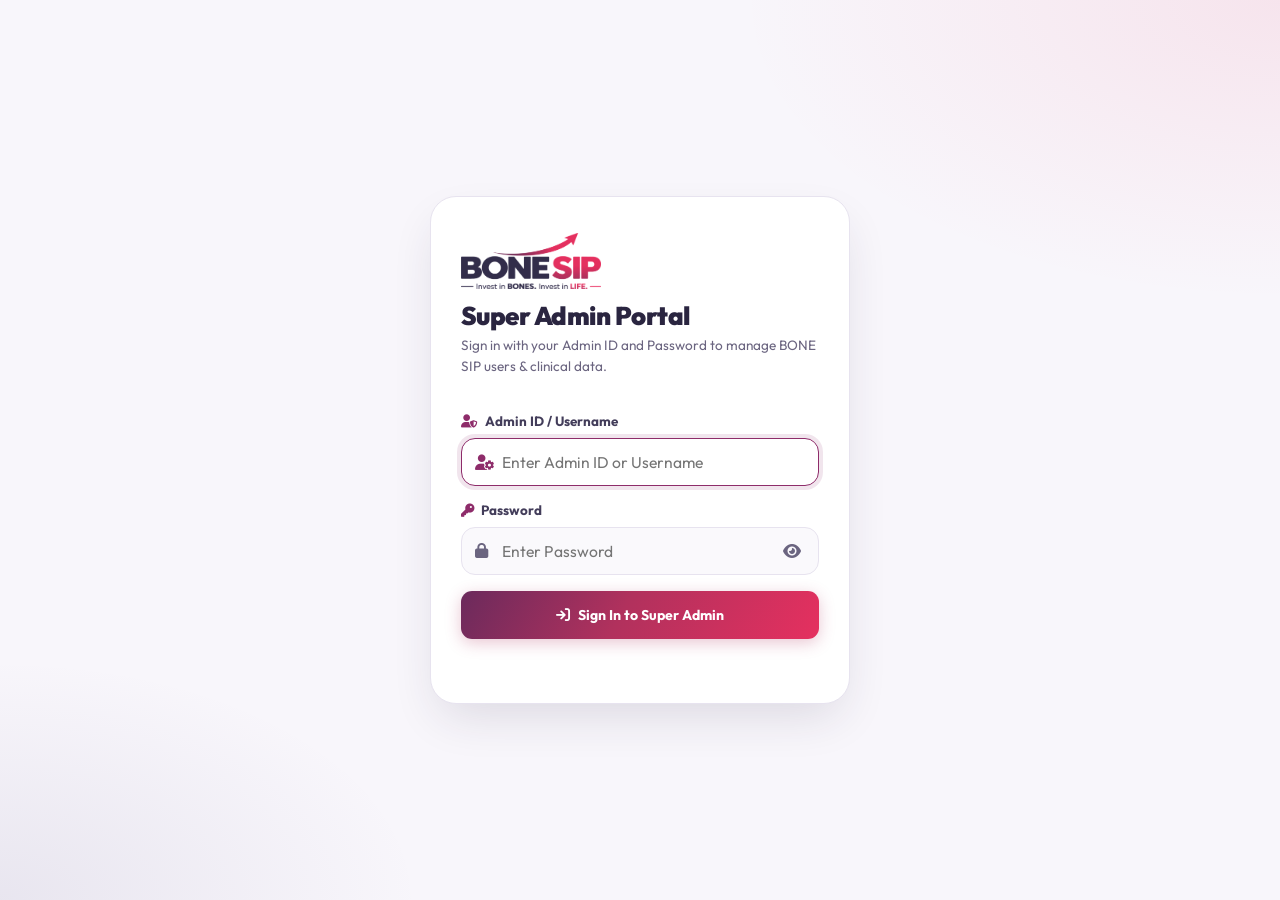
==== commit 67569533: "feat(admin): remove phone warning banner and implement Add Admin tab with role-based access for Mast" ====
--- a/admin.html
+++ b/admin.html
@@ -10,8 +10,8 @@
   <link rel="preconnect" href="https://fonts.gstatic.com" crossorigin>
   <link href="https://fonts.googleapis.com/css2?family=Outfit:wght@400;500;600;700;800;900&display=swap" rel="stylesheet">
   <link rel="stylesheet" href="https://cdnjs.cloudflare.com/ajax/libs/font-awesome/6.5.1/css/all.min.css">
-  <link rel="stylesheet" href="css/style.css?v=3.2.4">
-  <link rel="stylesheet" href="css/admin.css?v=1.0.1">
+  <link rel="stylesheet" href="css/style.css?v=3.9.9">
+  <link rel="stylesheet" href="css/admin.css?v=1.2.2">
 </head>
 <body class="admin">
   <!-- Login: Admin ID + Password / PIN (or optional OTP) -->
@@ -23,10 +23,10 @@
 
       <!-- Primary ID & Password Login Form -->
       <form id="adLoginForm" autocomplete="on">
-        <label for="adId"><i class="fa-solid fa-user-shield" style="color: var(--strengthen); margin-right: 4px;"></i> Super Admin ID</label>
+        <label for="adId"><i class="fa-solid fa-user-shield" style="color: var(--strengthen); margin-right: 4px;"></i> Admin ID / Username</label>
         <div class="ad-input-group">
           <i class="fa-solid fa-user-gear input-icon"></i>
-          <input id="adId" type="text" autocomplete="username" placeholder="Enter Super Admin ID" required>
+          <input id="adId" type="text" autocomplete="username" placeholder="Enter Admin ID or Username" required>
         </div>
 
         <label for="adPassword"><i class="fa-solid fa-key" style="color: var(--strengthen); margin-right: 4px;"></i> Password</label>
@@ -77,18 +77,14 @@
           <i class="fa-solid fa-shield-halved"></i>
           <span>Audits</span>
         </button>
-        <button class="ad-nav-item" data-tab="reminders" role="tab" aria-selected="false">
-          <i class="fa-solid fa-bell"></i>
-          <span>Reminders</span>
-        </button>
-        <button class="ad-nav-item" data-tab="settings" role="tab" aria-selected="false">
-          <i class="fa-solid fa-gear"></i>
-          <span>Settings</span>
+        <button class="ad-nav-item" data-tab="admins" id="adNavAdmins" role="tab" aria-selected="false" hidden>
+          <i class="fa-solid fa-user-plus"></i>
+          <span>Add Admin</span>
         </button>
       </nav>
 
       <div class="ad-sidebar-footer">
-        <div class="ad-sidebar-user">Signed in as Admin · Team Anronix</div>
+        <div class="ad-sidebar-user" id="adSidebarUser">Signed in as Admin · Team Anronix</div>
         <button class="ad-sidebar-logout" id="adLogoutBtn"><i class="fa-solid fa-right-from-bracket"></i> <span>Log out</span></button>
       </div>
     </aside>
@@ -104,11 +100,6 @@
         </div>
       </header>
 
-      <div class="ad-banner" id="adTestBanner" hidden>
-        <i class="fa-solid fa-triangle-exclamation"></i>
-        <span><b>Test login is on.</b> Anyone who knows a phone number can open that account with the test code. Turn off <code>OTP_TEST_MODE</code> once SMS is set up.</span>
-      </div>
-
       <main class="ad-main">
         <!-- =============================================================
              TAB: Activity Log (Exact Layout from Image 1)
@@ -117,35 +108,34 @@
           <div class="ad-page-header">
             <div>
               <h1 class="ad-page-title">Activity log</h1>
-              <p class="ad-page-subtitle">Every action across Build, Protect, Strengthen and reminders.</p>
+              <p class="ad-page-subtitle">Real-time system actions, audits, and user milestones across Build, Protect & Strengthen.</p>
             </div>
             <div class="ad-page-actions">
-              <span class="ad-sample-badge">Sample data · layout only</span>
               <a class="ad-btn-export" href="/api/admin/users.csv" id="adActivityCsvBtn"><i class="fa-solid fa-file-csv"></i> Export CSV</a>
             </div>
           </div>
 
-          <!-- 5 Stat KPI Cards -->
+          <!-- 5 Stat KPI Cards (Real Database Metrics) -->
           <div class="ad-kpi-row">
             <div class="ad-kpi-card">
               <span class="ad-kpi-label">Verified users</span>
-              <b class="ad-kpi-value" id="adKpiVerified">1,248</b>
+              <b class="ad-kpi-value" id="adKpiVerified">0</b>
             </div>
             <div class="ad-kpi-card">
-              <span class="ad-kpi-label">Diet plans generated</span>
-              <b class="ad-kpi-value" id="adKpiDiets">1,102</b>
+              <span class="ad-kpi-label">Active today</span>
+              <b class="ad-kpi-value" id="adKpiActiveToday">0</b>
             </div>
             <div class="ad-kpi-card">
-              <span class="ad-kpi-label">Exercises logged</span>
-              <b class="ad-kpi-value" id="adKpiExercises">3,960</b>
+              <span class="ad-kpi-label">Active this week</span>
+              <b class="ad-kpi-value" id="adKpiActive7">0</b>
             </div>
             <div class="ad-kpi-card">
-              <span class="ad-kpi-label">Reminders sent</span>
-              <b class="ad-kpi-value" id="adKpiReminders">2,415</b>
+              <span class="ad-kpi-label">Dishes in catalog</span>
+              <b class="ad-kpi-value" id="adKpiDishes">144</b>
             </div>
             <div class="ad-kpi-card">
-              <span class="ad-kpi-label">Journey completion</span>
-              <b class="ad-kpi-value" id="adKpiCompletion">64%</b>
+              <span class="ad-kpi-label">Audit records</span>
+              <b class="ad-kpi-value" id="adKpiAudit">0</b>
             </div>
           </div>
 
@@ -153,40 +143,37 @@
           <div class="ad-filter-bar">
             <div class="ad-search-box">
               <i class="fa-solid fa-magnifying-glass ad-search-icon"></i>
-              <input type="search" id="adActivitySearch" placeholder="Mobile number or user ID" aria-label="Search activity">
+              <input type="search" id="adActivitySearch" placeholder="Search phone, name or event..." aria-label="Search activity">
             </div>
             <div class="ad-select-group">
               <div class="ad-select-wrap">
                 <select id="adActivityDate" aria-label="Filter by date">
+                  <option value="all">All time</option>
                   <option value="7d">Last 7 days</option>
                   <option value="today">Today</option>
                   <option value="30d">Last 30 days</option>
-                  <option value="all">All time</option>
                 </select>
                 <i class="fa-solid fa-chevron-down ad-select-arrow"></i>
               </div>
               <div class="ad-select-wrap">
                 <select id="adActivityModule" aria-label="Filter by module">
                   <option value="all">All modules</option>
-                  <option value="Reminders · WhatsApp">Reminders · WhatsApp</option>
-                  <option value="Reminders · Email">Reminders · Email</option>
-                  <option value="Build · Bone Plate">Build · Bone Plate</option>
-                  <option value="Build · Exercise">Build · Exercise</option>
+                  <option value="Auth / Admin">Auth / Admin</option>
+                  <option value="Users">Users</option>
+                  <option value="Audits">Audits</option>
+                  <option value="Build · Diet">Build · Diet</option>
+                  <option value="Strengthen · Exercise">Strengthen · Exercise</option>
                   <option value="Protect">Protect</option>
-                  <option value="Strengthen">Strengthen</option>
-                  <option value="Auth">Auth</option>
                 </select>
                 <i class="fa-solid fa-chevron-down ad-select-arrow"></i>
               </div>
               <div class="ad-select-wrap">
                 <select id="adActivityStatus" aria-label="Filter by status">
                   <option value="all">All statuses</option>
-                  <option value="Delivered">Delivered</option>
                   <option value="Success">Success</option>
+                  <option value="Active">Active</option>
+                  <option value="Completed">Completed</option>
                   <option value="Logged">Logged</option>
-                  <option value="High">High</option>
-                  <option value="Queued">Queued</option>
-                  <option value="Retry">Retry</option>
                 </select>
                 <i class="fa-solid fa-chevron-down ad-select-arrow"></i>
               </div>
@@ -211,7 +198,7 @@
               <p class="ad-empty" id="adNoActivity" hidden>No activity matches your filters.</p>
             </div>
             <div class="ad-table-footer">
-              <span id="adActivityCount">Showing 1–8 of 12,480 events</span>
+              <span id="adActivityCount">Loading events...</span>
               <div class="ad-pagination">
                 <button class="ad-page-btn" id="adActivityPrev">Previous</button>
                 <button class="ad-page-btn" id="adActivityNext">Next</button>
@@ -281,18 +268,94 @@
         </section>
 
         <!-- =============================================================
-             TAB: Diet Plans
+             TAB: Diet Plans & Clinical Dishes Catalog
              ============================================================= -->
         <section id="adDietsTab" hidden>
           <div class="ad-page-header">
             <div>
-              <h1 class="ad-page-title">Diet plans</h1>
-              <p class="ad-page-subtitle">AI & clinical nutrition generation logs across 5 Indian regional cuisines.</p>
-            </div>
-          </div>
-          <div class="ad-card">
-            <div class="ad-diet-grid" id="adDietPlansContent"></div>
-          </div>
+              <h1 class="ad-page-title">Diet plans & Clinical Dishes</h1>
+              <p class="ad-page-subtitle">Complete 100+ clinical dish repertoire filtered by diet pattern, medical conditions, and regional cuisines.</p>
+            </div>
+            <div class="ad-page-actions">
+              <span class="ad-dish-counter-pill" id="adDishCount">144 clinical dishes</span>
+            </div>
+          </div>
+
+          <!-- Dishes Explorer Filters Toolbar -->
+          <div class="ad-card ad-dish-filter-card">
+            <!-- Row 1: Search -->
+            <div class="ad-dish-search-wrap">
+              <i class="fa-solid fa-magnifying-glass ad-search-icon"></i>
+              <input type="search" id="adDishSearch" placeholder="Search dish name, ingredients, or clinical notes..." aria-label="Search dishes">
+            </div>
+
+            <!-- Row 2: Diet Filters (Veg, Vegan, Eggetarian, Non-Veg) -->
+            <div class="ad-dish-pills-row">
+              <label class="ad-filter-label"><i class="fa-solid fa-plate-wheat"></i> Diet:</label>
+              <div class="ad-dish-pills" id="adDietPills" role="group" aria-label="Filter by diet">
+                <button class="ad-dish-pill active" data-diet="all"><i class="fa-solid fa-utensils"></i> All</button>
+                <button class="ad-dish-pill" data-diet="veg"><i class="fa-solid fa-leaf"></i> Vegetarian</button>
+                <button class="ad-dish-pill" data-diet="vegan"><i class="fa-solid fa-seedling"></i> Vegan</button>
+                <button class="ad-dish-pill" data-diet="eggetarian"><i class="fa-solid fa-egg"></i> Eggetarian</button>
+                <button class="ad-dish-pill" data-diet="non_veg"><i class="fa-solid fa-drumstick-bite"></i> Non-Veg</button>
+              </div>
+            </div>
+
+            <!-- Row 3: Disease / Assessment Condition & Region & Meal Slot Dropdowns -->
+            <div class="ad-dish-dropdowns-row">
+              <div class="ad-select-wrap ad-disease-wrap">
+                <label for="adConditionFilter" class="ad-filter-label"><i class="fa-solid fa-heart-pulse"></i> Condition:</label>
+                <div class="ad-select-inner">
+                  <select id="adConditionFilter" aria-label="Filter by disease or condition">
+                    <option value="all">All Conditions / General</option>
+                    <option value="kidney">Kidney Impairment (Renal Safe)</option>
+                    <option value="hypertension">Hypertension / BP (Low-Sodium DASH)</option>
+                    <option value="lactose_intolerance">Lactose Intolerance (Dairy-Free)</option>
+                    <option value="diabetes">Diabetes (Low-GI Millets)</option>
+                    <option value="nuts_allergy">Nuts Allergy (Nut-Free)</option>
+                    <option value="thyroid">Thyroid Disorders</option>
+                    <option value="dyslipidemia">High Cholesterol (Dyslipidemia)</option>
+                    <option value="obesity">Obesity (Weight & Calorie Mgmt)</option>
+                  </select>
+                  <i class="fa-solid fa-chevron-down ad-select-arrow"></i>
+                </div>
+              </div>
+
+              <div class="ad-select-wrap">
+                <label for="adRegionFilter" class="ad-filter-label"><i class="fa-solid fa-earth-asia"></i> Region:</label>
+                <div class="ad-select-inner">
+                  <select id="adRegionFilter" aria-label="Filter by cuisine region">
+                    <option value="all">All cuisines</option>
+                    <option value="north">North Indian</option>
+                    <option value="south">South Indian</option>
+                    <option value="west">West Indian</option>
+                    <option value="east">East Indian</option>
+                    <option value="continental">Global / Continental</option>
+                  </select>
+                  <i class="fa-solid fa-chevron-down ad-select-arrow"></i>
+                </div>
+              </div>
+
+              <div class="ad-select-wrap">
+                <label for="adSlotFilter" class="ad-filter-label"><i class="fa-solid fa-clock"></i> Meal Slot:</label>
+                <div class="ad-select-inner">
+                  <select id="adSlotFilter" aria-label="Filter by meal slot">
+                    <option value="all">All slots</option>
+                    <option value="breakfast">Breakfast</option>
+                    <option value="lunch">Lunch</option>
+                    <option value="snack">Evening Snack</option>
+                    <option value="dinner">Dinner</option>
+                    <option value="sun_d3">D3 Sunlight Catalyst</option>
+                  </select>
+                  <i class="fa-solid fa-chevron-down ad-select-arrow"></i>
+                </div>
+              </div>
+            </div>
+          </div>
+
+          <!-- Dishes Catalog Grid -->
+          <div class="ad-dish-grid" id="adDishesGrid"></div>
+          <p class="ad-empty" id="adNoDishes" hidden>No clinical dishes match the selected filters.</p>
         </section>
 
         <!-- =============================================================
@@ -316,32 +379,92 @@
         </section>
 
         <!-- =============================================================
-             TAB: Reminders
-             ============================================================= -->
-        <section id="adRemindersTab" hidden>
-          <div class="ad-page-header">
-            <div>
-              <h1 class="ad-page-title">Reminders</h1>
-              <p class="ad-page-subtitle">Automated WhatsApp & Email notifications queue and delivery telemetry.</p>
-            </div>
-          </div>
-          <div class="ad-card">
-            <div class="ad-reminders-grid" id="adRemindersContent"></div>
-          </div>
-        </section>
-
-        <!-- =============================================================
-             TAB: Settings
-             ============================================================= -->
-        <section id="adSettingsTab" hidden>
-          <div class="ad-page-header">
-            <div>
-              <h1 class="ad-page-title">Settings</h1>
-              <p class="ad-page-subtitle">Authentication rules, OTP test mode, system configuration and security.</p>
-            </div>
-          </div>
-          <div class="ad-card">
-            <div class="ad-settings-box" id="adSettingsContent"></div>
+             TAB: Add Admin (Master Admin Only)
+             ============================================================= -->
+        <section id="adAdminsTab" hidden>
+          <div class="ad-page-header">
+            <div>
+              <h1 class="ad-page-title">Admin Management</h1>
+              <p class="ad-page-subtitle">Provision and manage authorized administrators with role-based access.</p>
+            </div>
+            <div class="ad-page-actions">
+              <span class="ad-badge-master"><i class="fa-solid fa-crown"></i> Master Admin Access</span>
+            </div>
+          </div>
+
+          <div class="ad-admins-grid">
+            <!-- Create Admin Form Card -->
+            <div class="ad-card ad-create-admin-card">
+              <div class="ad-card-head">
+                <div>
+                  <h2><i class="fa-solid fa-user-plus" style="color: var(--strengthen);"></i> Add New Admin</h2>
+                  <span class="ad-muted">Create authorized credentials with access to all admin panel features.</span>
+                </div>
+              </div>
+
+              <form id="adCreateAdminForm" class="ad-admin-create-form" autocomplete="off" novalidate>
+                <div class="ad-form-field">
+                  <label for="newAdminUser"><i class="fa-solid fa-user"></i> Username</label>
+                  <div class="ad-input-group">
+                    <i class="fa-solid fa-at input-icon"></i>
+                    <input type="text" id="newAdminUser" placeholder="e.g. dr_sharma or clinic_admin" autocomplete="off" required minlength="3" maxlength="30">
+                  </div>
+                  <span class="ad-field-hint">3–30 characters (letters, numbers, hyphens or underscores)</span>
+                </div>
+
+                <div class="ad-form-field">
+                  <label for="newAdminPass"><i class="fa-solid fa-key"></i> Password</label>
+                  <div class="ad-input-group">
+                    <i class="fa-solid fa-lock input-icon"></i>
+                    <input type="password" id="newAdminPass" placeholder="Enter password (min 6 characters)" autocomplete="new-password" required minlength="6">
+                    <button type="button" class="ad-eye-btn" id="toggleNewPassBtn" aria-label="Toggle password visibility">
+                      <i class="fa-solid fa-eye" id="toggleNewPassIcon"></i>
+                    </button>
+                  </div>
+                </div>
+
+                <div class="ad-form-field">
+                  <label for="newAdminConfirmPass"><i class="fa-solid fa-shield-halved"></i> Confirm Password</label>
+                  <div class="ad-input-group">
+                    <i class="fa-solid fa-lock input-icon"></i>
+                    <input type="password" id="newAdminConfirmPass" placeholder="Re-enter password to confirm" autocomplete="new-password" required minlength="6">
+                    <button type="button" class="ad-eye-btn" id="toggleConfirmPassBtn" aria-label="Toggle confirm password visibility">
+                      <i class="fa-solid fa-eye" id="toggleConfirmPassIcon"></i>
+                    </button>
+                  </div>
+                </div>
+
+                <div class="ad-feedback-box" id="adAdminFeedback" hidden role="alert"></div>
+
+                <button type="submit" class="ad-btn primary" id="btnCreateAdmin">
+                  <i class="fa-solid fa-user-plus"></i> Create Admin Account
+                </button>
+              </form>
+            </div>
+
+            <!-- Existing Admins List Card -->
+            <div class="ad-card ad-admins-list-card">
+              <div class="ad-card-head">
+                <div>
+                  <h2><i class="fa-solid fa-users-gear" style="color: var(--strengthen);"></i> Authorized Administrators</h2>
+                  <span class="ad-muted" id="adAdminCount">Loading administrators...</span>
+                </div>
+              </div>
+
+              <div class="ad-table-wrap">
+                <table class="ad-table">
+                  <thead>
+                    <tr>
+                      <th>Administrator</th>
+                      <th>Role</th>
+                      <th>Created</th>
+                      <th>Actions</th>
+                    </tr>
+                  </thead>
+                  <tbody id="adAdminsTableRows"></tbody>
+                </table>
+              </div>
+            </div>
           </div>
         </section>
       </main>
@@ -358,6 +481,7 @@
 
   <div class="ad-tooltip" id="adTooltip" role="tooltip" hidden></div>
 
-  <script src="js/admin.js?v=1.1.0"></script>
+  <script src="js/data.js?v=3.9.9"></script>
+  <script src="js/admin.js?v=1.2.2"></script>
 </body>
 </html>
--- a/css/style.css
+++ b/css/style.css
@@ -5218,7 +5218,378 @@
   background: #B1315D;
 }
 
-
-
-
-
+/* ==========================================================================
+   DAILY ROUTINE PUSH NOTIFICATIONS & REMINDERS (PWA / Mobile)
+   ========================================================================== */
+.reminder-pill {
+  position: relative;
+  display: inline-flex;
+  align-items: center;
+  gap: 6px;
+  padding: 6px 10px;
+  background: #FFFFFF;
+  border: 1.5px solid var(--border-subtle, #E2E8F0);
+  border-radius: var(--radius-full, 9999px);
+  color: var(--brand-plum, #6B2A5C);
+  cursor: pointer;
+  transition: all 0.2s ease;
+}
+.reminder-pill:hover {
+  border-color: var(--brand-plum, #6B2A5C);
+  color: var(--brand-navy, #1E182F);
+  transform: translateY(-1px);
+}
+.reminder-status-dot {
+  display: inline-block;
+  width: 7px;
+  height: 7px;
+  border-radius: 50%;
+  background: #94A3B8;
+  transition: all 0.25s ease;
+}
+.reminder-status-dot.active {
+  background: #10B981;
+  box-shadow: 0 0 0 2px rgba(16, 185, 129, 0.25);
+  animation: pulseRingGreen 2.2s infinite;
+}
+@keyframes pulseRingGreen {
+  0% { box-shadow: 0 0 0 0 rgba(16, 185, 129, 0.5); }
+  70% { box-shadow: 0 0 0 6px rgba(16, 185, 129, 0); }
+  100% { box-shadow: 0 0 0 0 rgba(16, 185, 129, 0); }
+}
+
+/* Modern Switch Toggle */
+.switch-toggle {
+  position: relative;
+  display: inline-block;
+  width: 46px;
+  height: 26px;
+  flex-shrink: 0;
+  cursor: pointer;
+}
+.switch-toggle input {
+  opacity: 0;
+  width: 0;
+  height: 0;
+}
+.switch-slider {
+  position: absolute;
+  inset: 0;
+  background-color: #CBD5E1;
+  border-radius: 34px;
+  transition: background-color 0.25s ease;
+}
+.switch-slider::before {
+  position: absolute;
+  content: "";
+  height: 20px;
+  width: 20px;
+  left: 3px;
+  bottom: 3px;
+  background-color: #FFFFFF;
+  border-radius: 50%;
+  box-shadow: 0 2px 5px rgba(0, 0, 0, 0.22);
+  transition: transform 0.25s ease;
+}
+.switch-toggle input:checked + .switch-slider {
+  background: linear-gradient(135deg, #10B981 0%, #059669 100%);
+}
+.switch-toggle input:checked + .switch-slider::before {
+  transform: translateX(20px);
+}
+
+/* Diet View Reminder Banners */
+.diet-reminder-prompt-card {
+  display: flex;
+  align-items: center;
+  gap: 12px;
+  background: linear-gradient(135deg, #FFF5F8 0%, #FDF4FA 50%, #F5F0FB 100%);
+  border: 1.5px solid rgba(214, 38, 90, 0.2);
+  border-radius: 20px;
+  padding: 14px 16px;
+  margin-bottom: 16px;
+  box-shadow: 0 6px 18px rgba(107, 42, 92, 0.06);
+}
+.diet-reminder-prompt-icon {
+  width: 44px;
+  height: 44px;
+  border-radius: 14px;
+  background: linear-gradient(135deg, #6B2A5C 0%, #D6265A 100%);
+  color: #FFFFFF;
+  display: grid;
+  place-items: center;
+  font-size: 1.2rem;
+  flex-shrink: 0;
+  box-shadow: 0 4px 12px rgba(214, 38, 90, 0.28);
+}
+.diet-reminder-prompt-body {
+  flex: 1;
+  min-width: 0;
+}
+.diet-reminder-prompt-body h4 {
+  font-size: 0.94rem;
+  font-weight: 800;
+  margin: 0 0 2px 0;
+  color: var(--brand-navy, #1E182F);
+}
+.diet-reminder-prompt-body p {
+  font-size: 0.8rem;
+  color: #64748B;
+  margin: 0;
+  line-height: 1.35;
+}
+.diet-reminder-enable-btn {
+  padding: 8px 14px;
+  font-size: 0.82rem;
+  white-space: nowrap;
+  flex-shrink: 0;
+}
+
+.diet-reminder-pill-active {
+  display: flex;
+  align-items: center;
+  gap: 8px;
+  background: #F0FDF4;
+  border: 1.5px solid #BBF7D0;
+  border-radius: 24px;
+  padding: 8px 14px;
+  margin-bottom: 14px;
+  cursor: pointer;
+  transition: transform 0.15s ease, background 0.15s ease;
+}
+.diet-reminder-pill-active:hover {
+  background: #DCFCE7;
+  transform: translateY(-1px);
+}
+.pulse-dot-green {
+  width: 8px;
+  height: 8px;
+  border-radius: 50%;
+  background: #16A34A;
+  box-shadow: 0 0 0 2px rgba(22, 163, 74, 0.2);
+  flex-shrink: 0;
+}
+.diet-reminder-pill-text {
+  flex: 1;
+  font-size: 0.8rem;
+  font-weight: 700;
+  color: #166534;
+  overflow: hidden;
+  text-overflow: ellipsis;
+  white-space: nowrap;
+}
+.diet-reminder-pill-link {
+  font-size: 0.76rem;
+  font-weight: 800;
+  color: #15803D;
+  display: flex;
+  align-items: center;
+  gap: 4px;
+  white-space: nowrap;
+}
+
+/* Reminders Modal */
+.reminders-modal-card {
+  max-width: 500px;
+  padding: 22px;
+}
+.reminders-modal-title-wrap {
+  display: flex;
+  align-items: center;
+  gap: 12px;
+}
+.reminders-bell-icon {
+  width: 44px;
+  height: 44px;
+  border-radius: 14px;
+  background: linear-gradient(135deg, #6B2A5C 0%, #D6265A 100%);
+  color: #FFFFFF;
+  display: grid;
+  place-items: center;
+  font-size: 1.25rem;
+  box-shadow: 0 6px 16px rgba(214, 38, 90, 0.28);
+  flex-shrink: 0;
+}
+.reminders-status-card {
+  background: #F8FAFC;
+  border: 1.5px solid #E2E8F0;
+  border-radius: 18px;
+  padding: 14px 16px;
+  margin-bottom: 16px;
+}
+.reminders-status-row {
+  display: flex;
+  align-items: center;
+  justify-content: space-between;
+  gap: 12px;
+}
+.reminders-status-info {
+  display: flex;
+  align-items: center;
+  gap: 10px;
+  flex-wrap: wrap;
+}
+.reminders-status-info p {
+  margin: 0;
+  font-size: 0.84rem;
+  color: #475569;
+  font-weight: 600;
+}
+.reminders-lang-indicator {
+  margin: 10px 0 0 0;
+  font-size: 0.78rem;
+  color: #475569;
+  display: flex;
+  align-items: center;
+  gap: 6px;
+}
+.reminders-schedule-list {
+  display: flex;
+  flex-direction: column;
+  gap: 10px;
+  margin-bottom: 16px;
+  max-height: 350px;
+  overflow-y: auto;
+  padding-right: 4px;
+}
+.reminder-schedule-item {
+  display: flex;
+  align-items: center;
+  gap: 12px;
+  background: #FFFFFF;
+  border: 1.5px solid var(--border-subtle, #E2E8F0);
+  border-radius: 16px;
+  padding: 12px 14px;
+  transition: border-color 0.15s ease, transform 0.15s ease, box-shadow 0.15s ease;
+}
+.reminder-schedule-item:hover {
+  border-color: var(--brand-plum, #6B2A5C);
+  transform: translateX(2px);
+  box-shadow: 0 4px 12px rgba(107, 42, 92, 0.06);
+}
+.reminder-item-left {
+  display: flex;
+  flex-direction: column;
+  align-items: center;
+  gap: 4px;
+  min-width: 62px;
+  flex-shrink: 0;
+}
+.reminder-item-time-badge {
+  font-size: 0.72rem;
+  font-weight: 800;
+  color: #6B2A5C;
+  background: #F9EBF4;
+  padding: 2px 7px;
+  border-radius: 6px;
+  white-space: nowrap;
+}
+.reminder-item-content {
+  flex: 1;
+  min-width: 0;
+}
+.reminder-item-title {
+  font-size: 0.86rem;
+  font-weight: 800;
+  color: var(--text-primary, #1E182F);
+  margin-bottom: 3px;
+  line-height: 1.25;
+}
+.reminder-item-desc {
+  font-size: 0.76rem;
+  color: #64748B;
+  line-height: 1.35;
+}
+.reminders-actions {
+  display: flex;
+  flex-direction: column;
+  gap: 10px;
+}
+
+/* User profile reminders card */
+.pref-reminder-box {
+  background: #F8FAFC;
+  border: 1.5px solid #E2E8F0;
+  border-radius: 18px;
+  padding: 14px 16px;
+}
+.pref-reminder-head {
+  display: flex;
+  align-items: center;
+  justify-content: space-between;
+  gap: 12px;
+}
+.pref-reminder-info {
+  display: flex;
+  flex-direction: column;
+  gap: 2px;
+}
+.pref-reminder-info b {
+  font-size: 0.92rem;
+  color: var(--text-primary, #1E182F);
+}
+
+.reminders-ios-tip {
+  display: flex;
+  align-items: flex-start;
+  gap: 10px;
+  background: #F1F5F9;
+  border: 1.5px solid #CBD5E1;
+  border-radius: 14px;
+  padding: 10px 14px;
+  margin-bottom: 14px;
+  font-size: 0.78rem;
+  color: #334155;
+  line-height: 1.35;
+}
+.reminders-ios-icon {
+  font-size: 1.2rem;
+  color: #0F172A;
+  margin-top: 1px;
+  flex-shrink: 0;
+}
+.reminders-ios-text strong {
+  color: #0F172A;
+}
+
+/* ==========================================================================
+   APP INSTALLED: NOTIFICATION PERMISSION PROMPT MODAL
+   ========================================================================== */
+.notif-install-card {
+  text-align: center;
+  max-width: 420px;
+  padding: 24px;
+}
+.notif-install-icon-wrap {
+  position: relative;
+  display: inline-block;
+  margin: 0 auto 14px auto;
+}
+.notif-install-app-logo {
+  border-radius: 14px;
+  box-shadow: 0 4px 14px rgba(107, 42, 92, 0.2);
+  display: block;
+}
+.notif-install-bell-badge {
+  position: absolute;
+  bottom: -4px;
+  right: -4px;
+  width: 24px;
+  height: 24px;
+  border-radius: 50%;
+  background: linear-gradient(135deg, #10B981 0%, #059669 100%);
+  color: #FFFFFF;
+  display: grid;
+  place-items: center;
+  font-size: 0.72rem;
+  border: 2px solid #FFFFFF;
+  box-shadow: 0 2px 6px rgba(0, 0, 0, 0.15);
+}
+.notif-install-actions {
+  display: flex;
+  flex-direction: column;
+  gap: 8px;
+  margin-top: 18px;
+}
+
+
--- a/css/admin.css
+++ b/css/admin.css
@@ -1301,6 +1301,337 @@
   border-radius: 8px;
   box-shadow: 0 6px 16px rgba(42, 37, 64, 0.2);
   max-width: 280px;
+}
+
+/* ------------------------------------------------------------- Diet Plans & Clinical Dishes Catalog */
+.ad-dish-counter-pill {
+  background: #F6EEF4;
+  color: var(--brand-plum, #6B2A5C);
+  border: 1px solid #ECD9E6;
+  font-family: var(--font-heading, sans-serif);
+  font-weight: 700;
+  font-size: 0.85rem;
+  padding: 6px 14px;
+  border-radius: 20px;
+  letter-spacing: -0.01em;
+}
+
+.ad-dish-filter-card {
+  padding: 20px;
+  margin-bottom: 24px;
+  display: flex;
+  flex-direction: column;
+  gap: 16px;
+}
+
+.ad-dish-search-wrap {
+  position: relative;
+  width: 100%;
+}
+
+.ad-dish-search-wrap input {
+  width: 100%;
+  height: 44px;
+  background: #FAF9FC;
+  border: 1.5px solid var(--border-subtle, #E7E3EF);
+  border-radius: 12px;
+  padding: 0 16px 0 42px;
+  font-size: 0.92rem;
+  font-family: inherit;
+  color: var(--text-primary, #2A2540);
+  box-sizing: border-box;
+  transition: all 0.2s ease;
+}
+
+.ad-dish-search-wrap input:focus {
+  outline: none;
+  background: #FFFFFF;
+  border-color: var(--brand-plum, #6B2A5C);
+  box-shadow: 0 0 0 3px rgba(107, 42, 92, 0.12);
+}
+
+.ad-dish-pills-row {
+  display: flex;
+  align-items: center;
+  gap: 12px;
+  flex-wrap: wrap;
+}
+
+.ad-filter-label {
+  font-size: 0.82rem;
+  font-weight: 700;
+  color: var(--text-muted, #6B6580);
+  display: inline-flex;
+  align-items: center;
+  gap: 6px;
+  white-space: nowrap;
+}
+
+.ad-dish-pills {
+  display: flex;
+  gap: 8px;
+  flex-wrap: wrap;
+}
+
+.ad-dish-pill {
+  height: 36px;
+  padding: 0 14px;
+  border-radius: 10px;
+  border: 1.5px solid var(--border-subtle, #E7E3EF);
+  background: #FAF9FC;
+  color: var(--text-secondary, #433D5A);
+  font-family: var(--font-heading, sans-serif);
+  font-weight: 700;
+  font-size: 0.84rem;
+  cursor: pointer;
+  display: inline-flex;
+  align-items: center;
+  gap: 6px;
+  transition: all 0.18s ease;
+}
+
+.ad-dish-pill:hover {
+  border-color: var(--brand-plum, #6B2A5C);
+  color: var(--brand-plum, #6B2A5C);
+  background: #FFFFFF;
+}
+
+.ad-dish-pill.active {
+  background: var(--brand-plum, #6B2A5C);
+  color: #FFFFFF;
+  border-color: var(--brand-plum, #6B2A5C);
+  box-shadow: 0 3px 10px rgba(107, 42, 92, 0.22);
+}
+
+.ad-dish-dropdowns-row {
+  display: flex;
+  gap: 14px;
+  flex-wrap: wrap;
+  align-items: flex-end;
+  padding-top: 4px;
+  border-top: 1px dashed var(--border-subtle, #E7E3EF);
+}
+
+.ad-dish-dropdowns-row .ad-select-wrap {
+  display: flex;
+  flex-direction: column;
+  gap: 6px;
+  flex: 1;
+  min-width: 200px;
+}
+
+.ad-disease-wrap {
+  flex: 1.4 !important;
+  min-width: 250px !important;
+}
+
+.ad-select-inner {
+  position: relative;
+  display: flex;
+  align-items: center;
+  width: 100%;
+}
+
+.ad-select-inner select {
+  width: 100%;
+  appearance: none;
+  -webkit-appearance: none;
+  height: 42px;
+  background: #FAF9FC;
+  border: 1.5px solid var(--border-subtle, #E7E3EF);
+  border-radius: 11px;
+  padding: 0 34px 0 14px;
+  font-size: 0.88rem;
+  font-family: inherit;
+  font-weight: 600;
+  color: var(--text-primary, #2A2540);
+  cursor: pointer;
+  transition: all 0.18s ease;
+}
+
+.ad-select-inner select:focus {
+  outline: none;
+  background: #FFFFFF;
+  border-color: var(--brand-plum, #6B2A5C);
+  box-shadow: 0 0 0 3px rgba(107, 42, 92, 0.12);
+}
+
+.ad-dish-grid {
+  display: grid;
+  grid-template-columns: repeat(auto-fill, minmax(320px, 1fr));
+  gap: 18px;
+}
+
+.ad-dish-card {
+  background: #FFFFFF;
+  border: 1.5px solid var(--border-subtle, #E7E3EF);
+  border-radius: 16px;
+  padding: 20px;
+  box-shadow: 0 2px 8px rgba(42, 37, 64, 0.03);
+  display: flex;
+  flex-direction: column;
+  transition: transform 0.2s ease, box-shadow 0.2s ease, border-color 0.2s ease;
+}
+
+.ad-dish-card:hover {
+  transform: translateY(-3px);
+  box-shadow: 0 10px 24px rgba(42, 37, 64, 0.08);
+  border-color: var(--border-medium, #D6D0E3);
+}
+
+.ad-dish-header {
+  display: flex;
+  justify-content: space-between;
+  align-items: center;
+  gap: 8px;
+  margin-bottom: 12px;
+}
+
+.ad-dish-meta-left {
+  display: flex;
+  gap: 6px;
+  flex-wrap: wrap;
+}
+
+.ad-dish-badge {
+  font-size: 0.74rem;
+  font-weight: 700;
+  padding: 3px 8px;
+  border-radius: 6px;
+  letter-spacing: -0.01em;
+}
+
+.ad-dish-badge.region {
+  background: #EEEBF7;
+  color: #4A3F7A;
+}
+
+.ad-dish-badge.slot {
+  background: #F8F6FB;
+  color: #6B6580;
+  border: 1px solid #ECE7F4;
+}
+
+.ad-dish-tag {
+  font-size: 0.76rem;
+  font-weight: 700;
+  padding: 4px 10px;
+  border-radius: 8px;
+  display: inline-flex;
+  align-items: center;
+  gap: 5px;
+  white-space: nowrap;
+}
+
+.ad-dish-tag.veg {
+  background: #E7F6ED;
+  color: #16774A;
+}
+
+.ad-dish-tag.vegan {
+  background: #E0F7F2;
+  color: #0E766E;
+}
+
+.ad-dish-tag.eggetarian {
+  background: #FFF4E5;
+  color: #B54708;
+}
+
+.ad-dish-tag.non-veg {
+  background: #FDECF1;
+  color: #B42318;
+}
+
+.ad-dish-name {
+  font-size: 1.05rem;
+  font-weight: 800;
+  color: var(--text-primary, #2A2540);
+  line-height: 1.35;
+  margin: 0 0 8px 0;
+  letter-spacing: -0.02em;
+}
+
+.ad-dish-desc {
+  font-size: 0.83rem;
+  color: var(--text-muted, #6B6580);
+  line-height: 1.45;
+  margin: 0 0 16px 0;
+  flex: 1;
+}
+
+.ad-dish-nutrients {
+  display: grid;
+  grid-template-columns: 1.2fr 1fr;
+  gap: 10px;
+  background: #FAF9FC;
+  border: 1px solid var(--border-subtle, #E7E3EF);
+  border-radius: 12px;
+  padding: 10px 14px;
+  margin-bottom: 14px;
+}
+
+.ad-nutrient-box {
+  display: flex;
+  flex-direction: column;
+}
+
+.ad-nutrient-val {
+  display: flex;
+  align-items: baseline;
+  gap: 4px;
+}
+
+.ad-nutrient-val b {
+  font-size: 1.15rem;
+  font-weight: 800;
+  color: var(--text-primary, #2A2540);
+}
+
+.ad-nutrient-val span {
+  font-size: 0.76rem;
+  font-weight: 600;
+  color: var(--text-muted, #6B6580);
+}
+
+.ad-nutrient-bar {
+  height: 4px;
+  background: #E7E3EF;
+  border-radius: 2px;
+  margin: 4px 0 2px;
+  overflow: hidden;
+}
+
+.ad-nutrient-bar i {
+  display: block;
+  height: 100%;
+  background: var(--brand-pink, #E5305F);
+  border-radius: 2px;
+}
+
+.ad-nutrient-sub {
+  font-size: 0.72rem;
+  font-weight: 600;
+  color: #8F89A3;
+}
+
+.ad-dish-conditions {
+  display: flex;
+  flex-wrap: wrap;
+  gap: 6px;
+}
+
+.ad-cond-chip {
+  background: #F4F0FA;
+  color: #4A3F7A;
+  border: 1px solid #E2DCEE;
+  font-size: 0.72rem;
+  font-weight: 700;
+  padding: 3px 8px;
+  border-radius: 6px;
+  display: inline-flex;
+  align-items: center;
+  gap: 4px;
 }
 
 /* ------------------------------------------------------------- Responsive Overrides */
@@ -1364,3 +1695,149 @@
     grid-template-columns: 1fr;
   }
 }
+
+/* ==========================================================================
+   Admin Management Tab & Forms
+   ========================================================================== */
+.ad-badge-master {
+  display: inline-flex;
+  align-items: center;
+  gap: 6px;
+  background: linear-gradient(135deg, rgba(107, 42, 92, 0.12), rgba(177, 49, 93, 0.18));
+  color: var(--strengthen, #8E2C6A);
+  border: 1px solid rgba(142, 44, 106, 0.28);
+  padding: 6px 14px;
+  border-radius: 999px;
+  font-size: 0.82rem;
+  font-weight: 700;
+  letter-spacing: 0.2px;
+}
+
+.ad-badge-master i {
+  color: #D97706;
+}
+
+.ad-admins-grid {
+  display: grid;
+  grid-template-columns: 420px 1fr;
+  gap: 24px;
+  align-items: start;
+}
+
+.ad-create-admin-card {
+  padding: 24px;
+}
+
+.ad-admins-list-card {
+  padding: 24px;
+}
+
+.ad-admin-create-form {
+  display: flex;
+  flex-direction: column;
+  gap: 16px;
+  margin-top: 14px;
+}
+
+.ad-form-field {
+  display: flex;
+  flex-direction: column;
+  gap: 6px;
+}
+
+.ad-form-field label {
+  font-size: 0.84rem;
+  font-weight: 700;
+  color: var(--text-secondary, #433D5A);
+  display: flex;
+  align-items: center;
+  gap: 6px;
+}
+
+.ad-field-hint {
+  font-size: 0.76rem;
+  color: var(--text-muted, #7E7896);
+  margin-top: 2px;
+}
+
+.ad-feedback-box {
+  padding: 12px 16px;
+  border-radius: 12px;
+  font-size: 0.86rem;
+  font-weight: 600;
+  display: flex;
+  align-items: center;
+  gap: 8px;
+  transition: all 0.2s ease;
+}
+
+.ad-feedback-box.error {
+  background: #FEF3F2;
+  color: #B42318;
+  border: 1px solid #FECDCA;
+}
+
+.ad-feedback-box.success {
+  background: #ECFDF3;
+  color: #027A48;
+  border: 1px solid #A6F4C5;
+}
+
+.ad-role-badge {
+  display: inline-flex;
+  align-items: center;
+  gap: 5px;
+  padding: 3px 10px;
+  border-radius: 999px;
+  font-size: 0.78rem;
+  font-weight: 700;
+}
+
+.ad-role-badge.master {
+  background: #FDF4FF;
+  color: #86198F;
+  border: 1px solid #F5D0FE;
+}
+
+.ad-role-badge.admin {
+  background: #F0FDF4;
+  color: #166534;
+  border: 1px solid #BBF7D0;
+}
+
+.ad-protected-badge {
+  display: inline-flex;
+  align-items: center;
+  gap: 4px;
+  color: var(--text-muted, #8A859E);
+  font-size: 0.8rem;
+  font-weight: 600;
+}
+
+.ad-btn-del-admin {
+  background: #FFF1F2;
+  border: 1px solid #FECDD3;
+  color: #BE123C;
+  padding: 5px 10px;
+  border-radius: 8px;
+  font-size: 0.8rem;
+  font-weight: 600;
+  cursor: pointer;
+  display: inline-flex;
+  align-items: center;
+  gap: 4px;
+  transition: all 0.15s ease;
+}
+
+.ad-btn-del-admin:hover {
+  background: #BE123C;
+  color: #FFFFFF;
+  border-color: #BE123C;
+}
+
+@media (max-width: 980px) {
+  .ad-admins-grid {
+    grid-template-columns: 1fr;
+  }
+}
+
